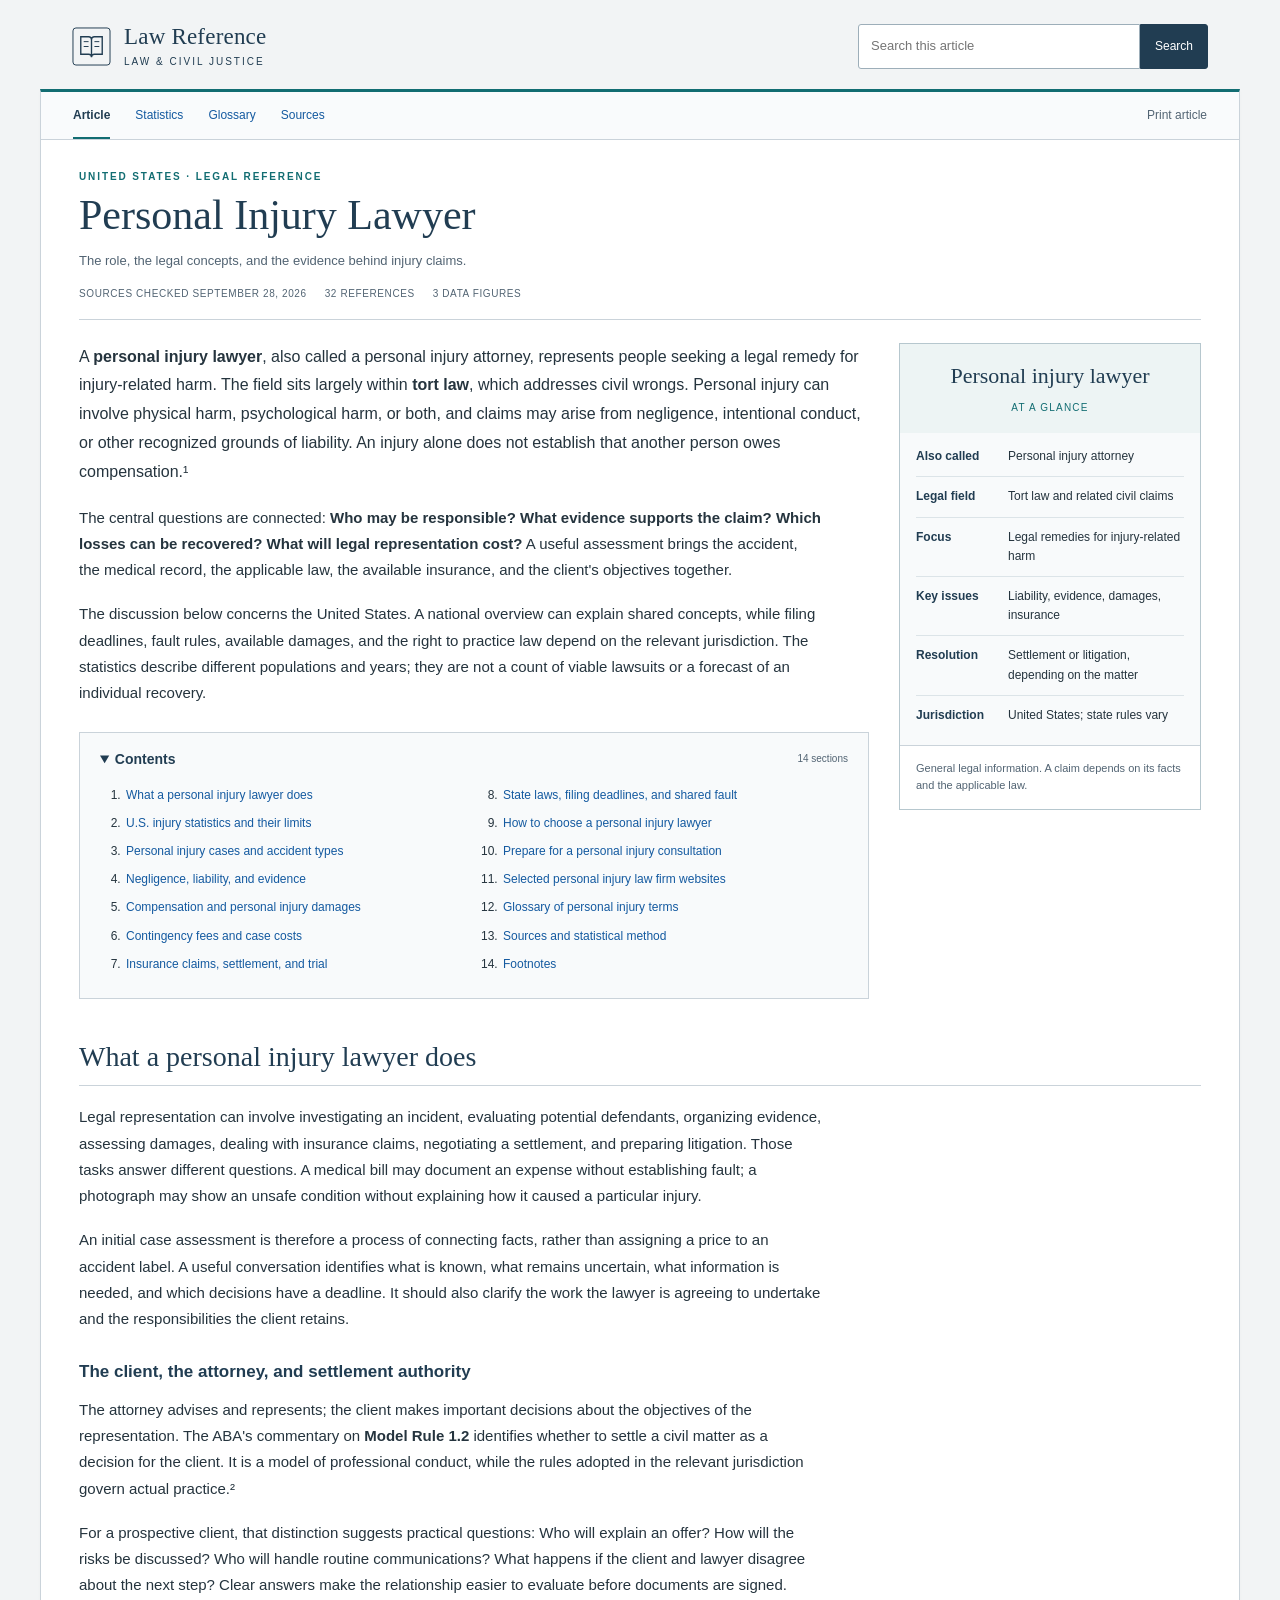
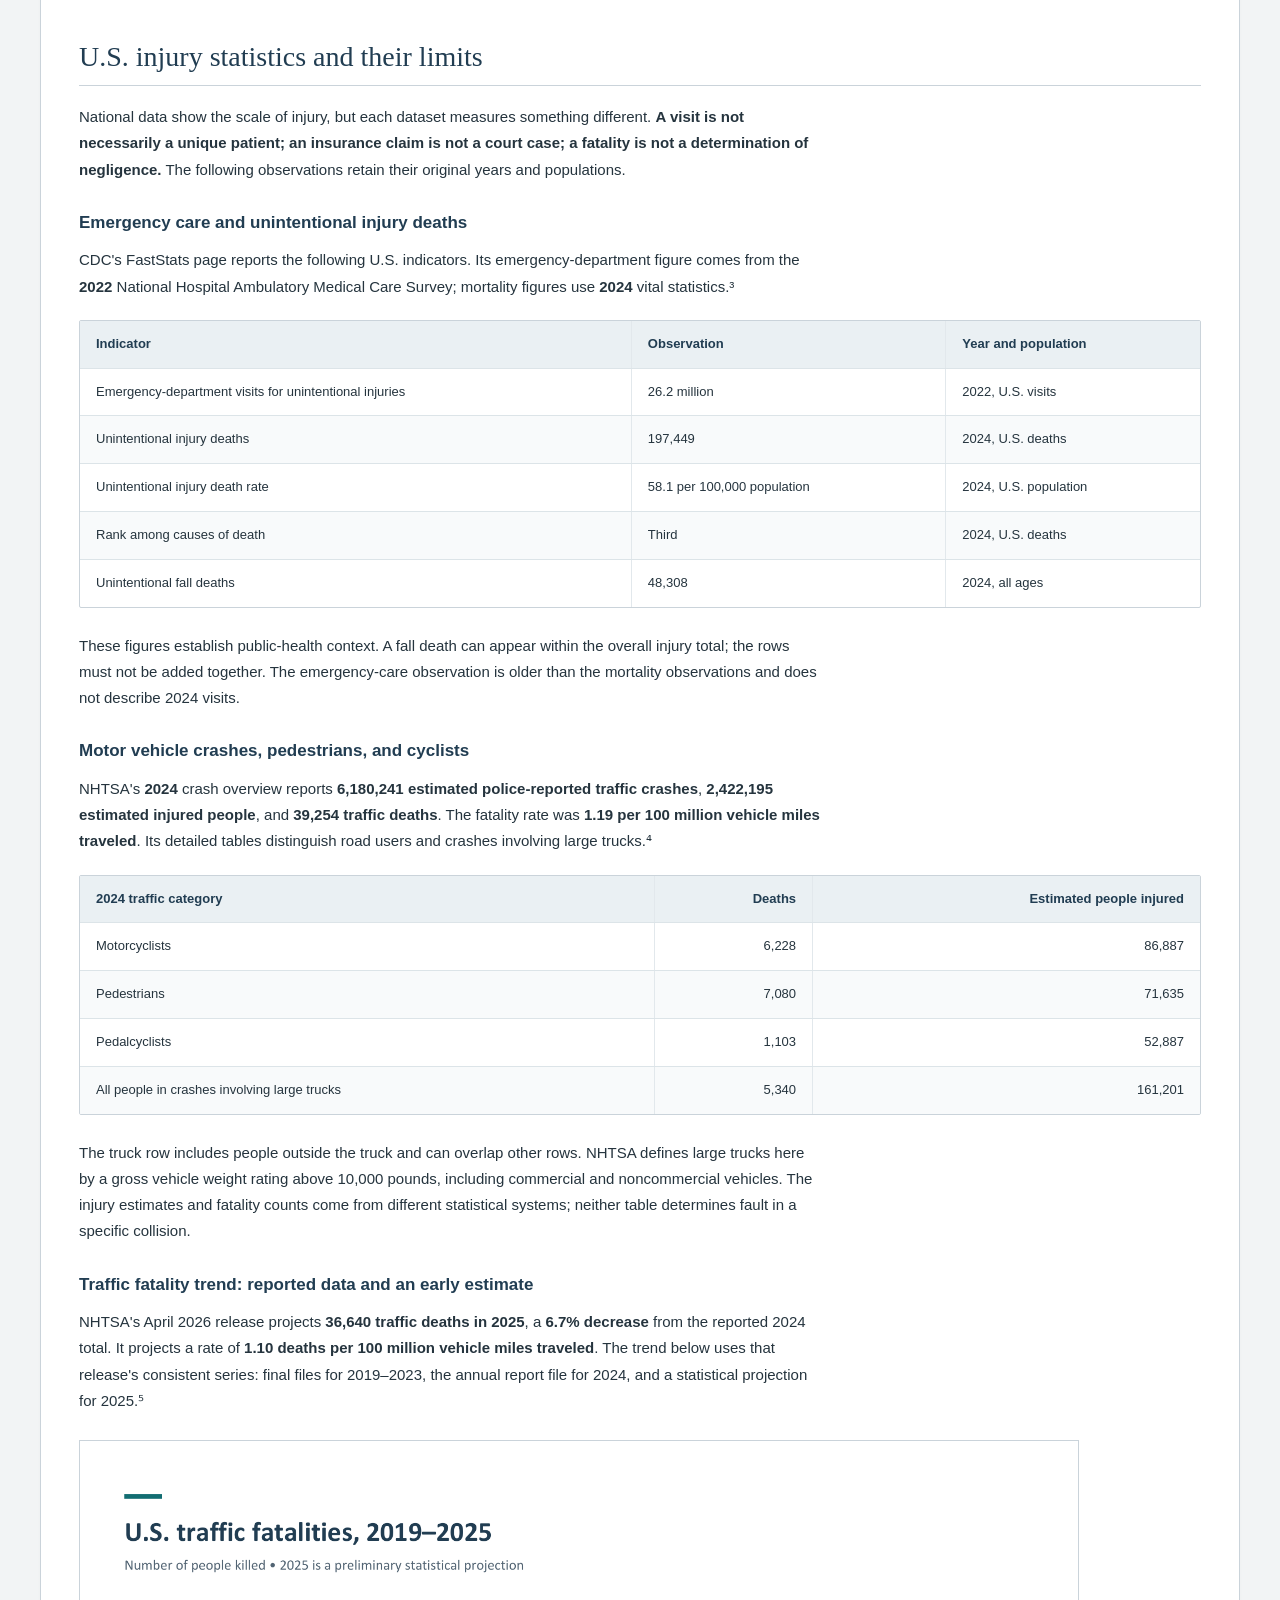
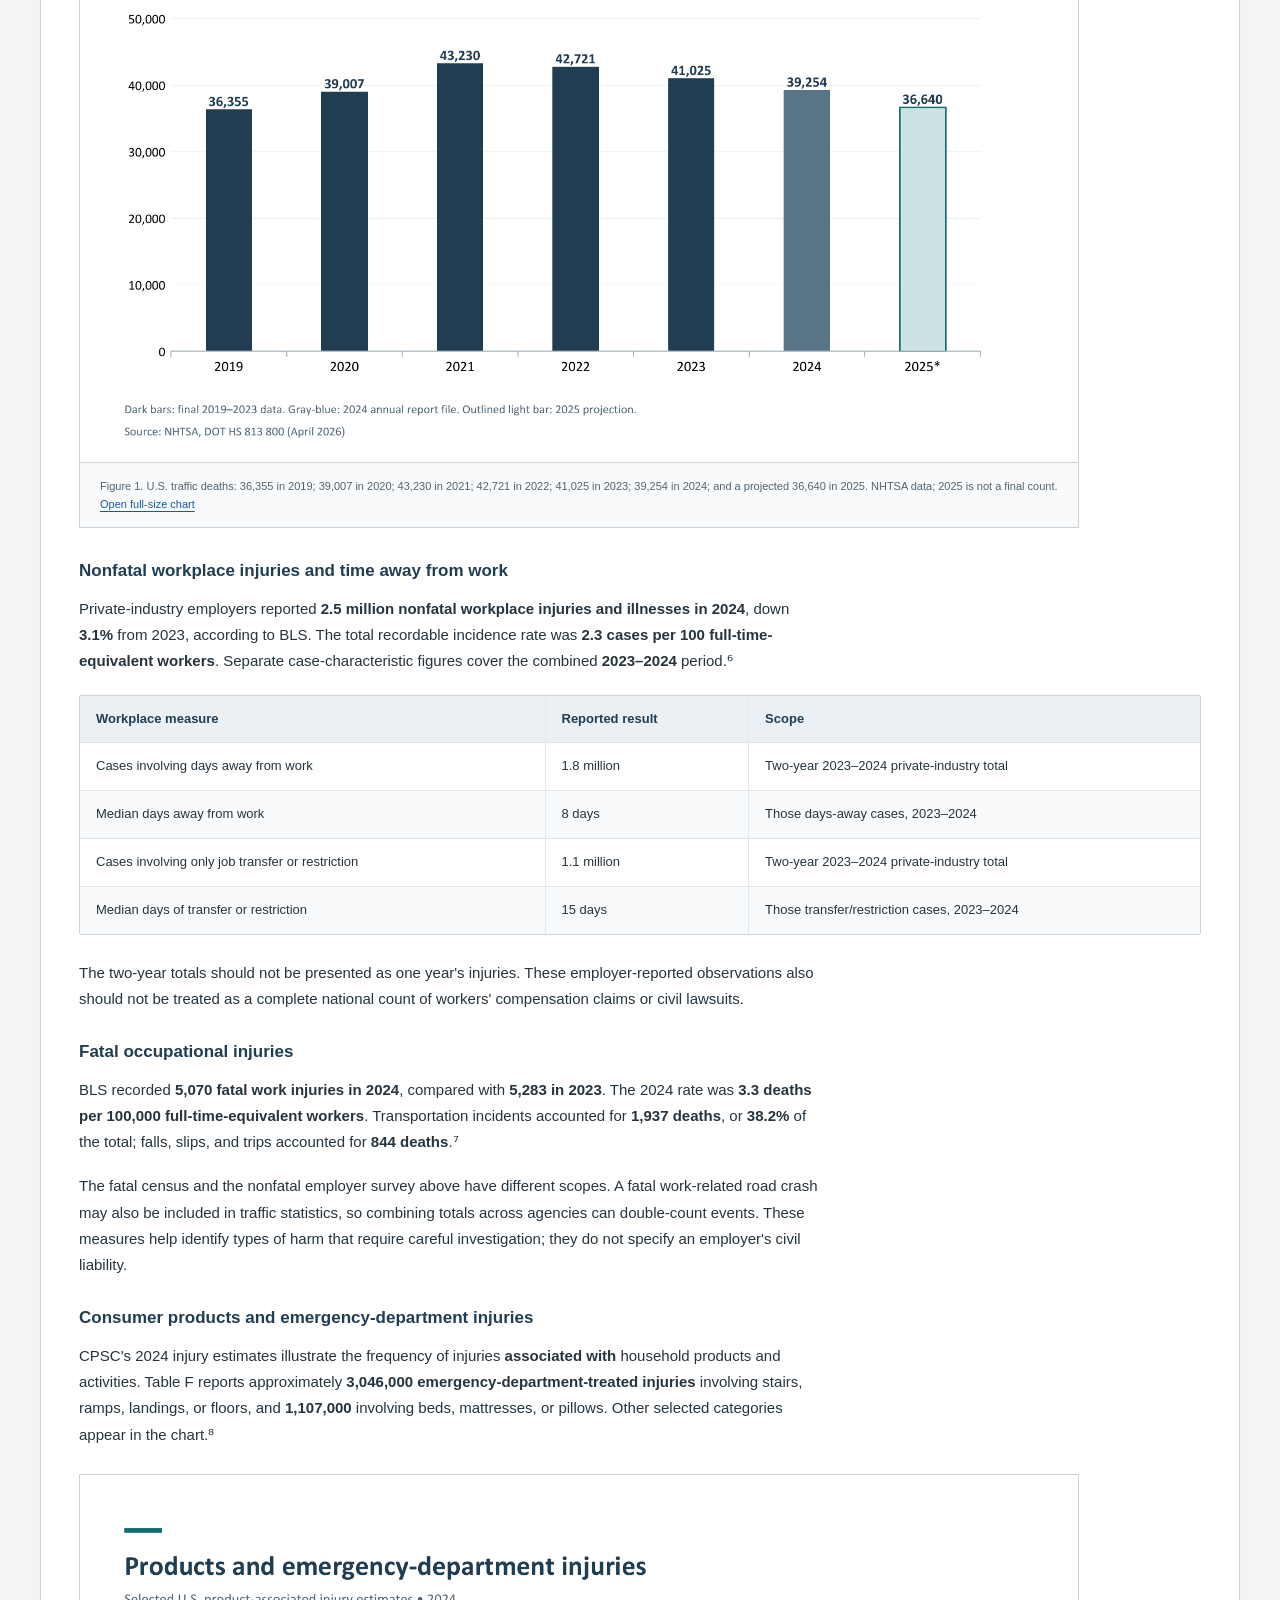
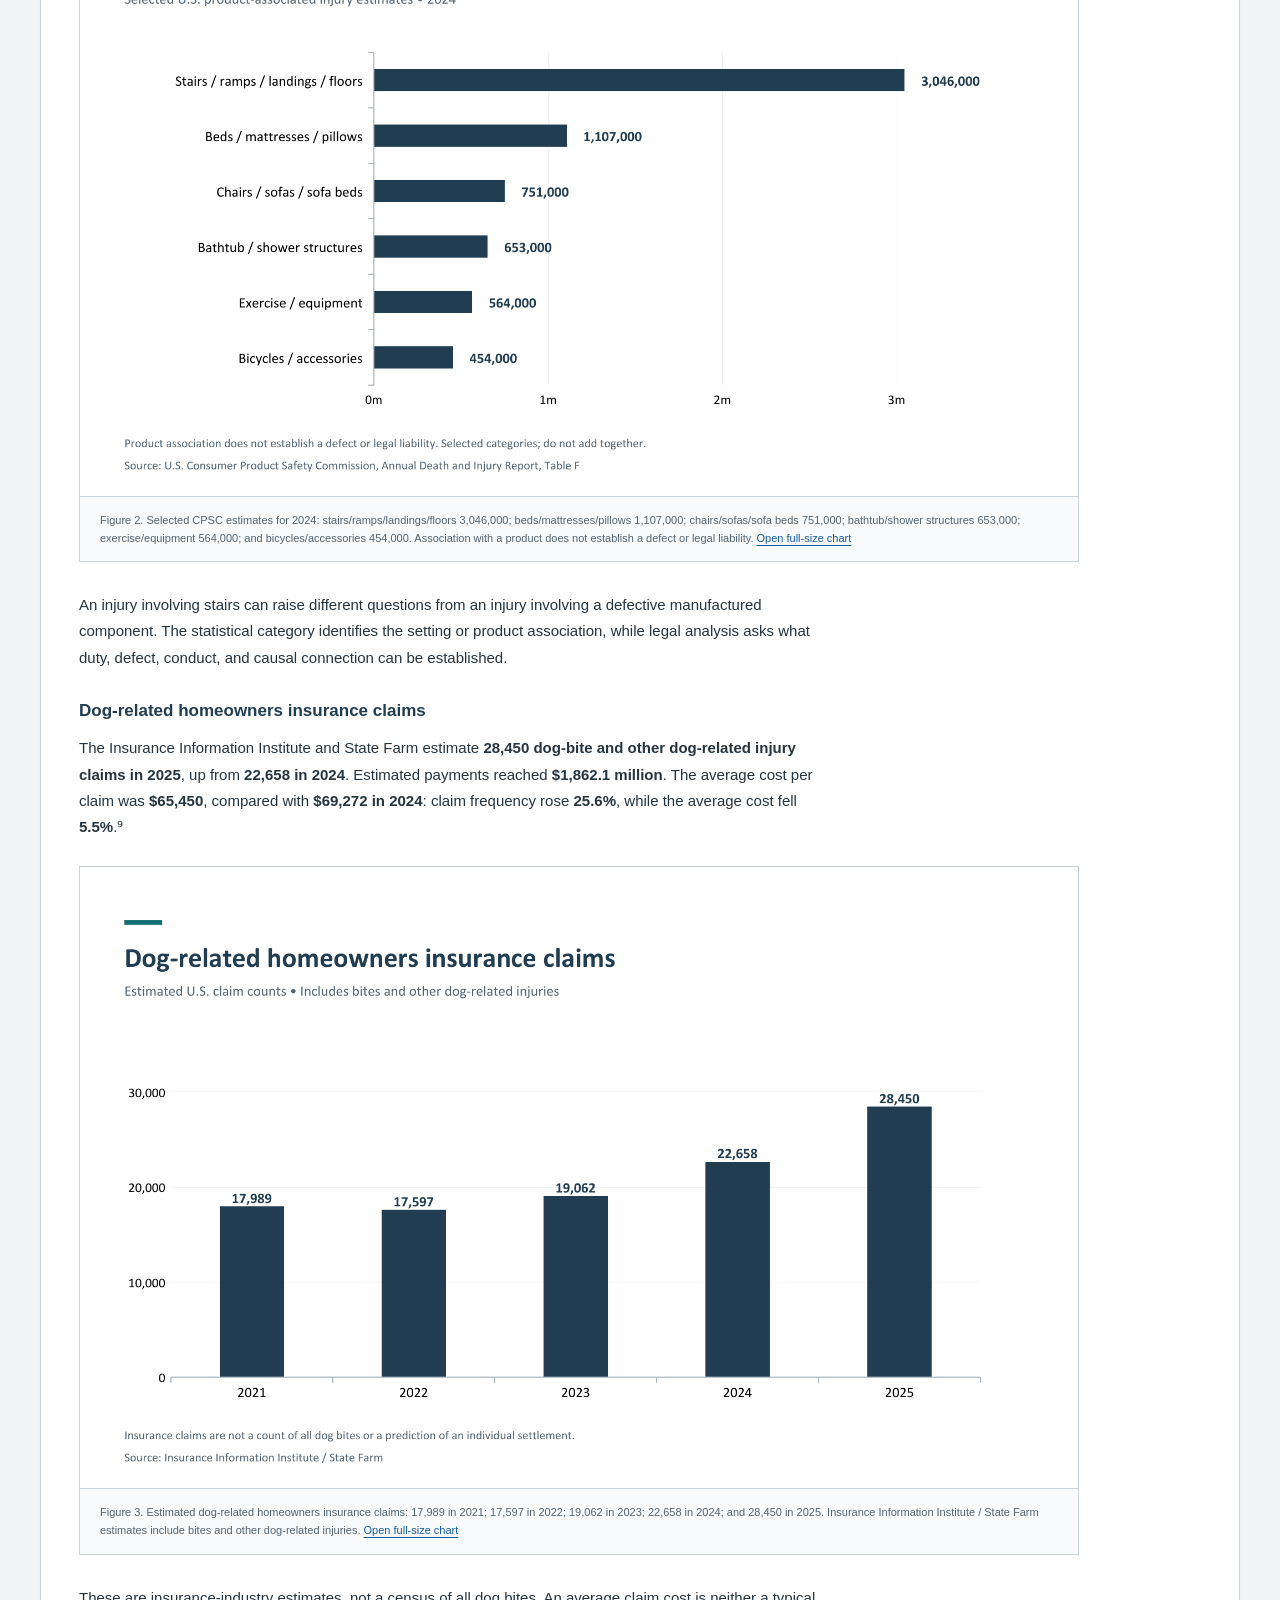
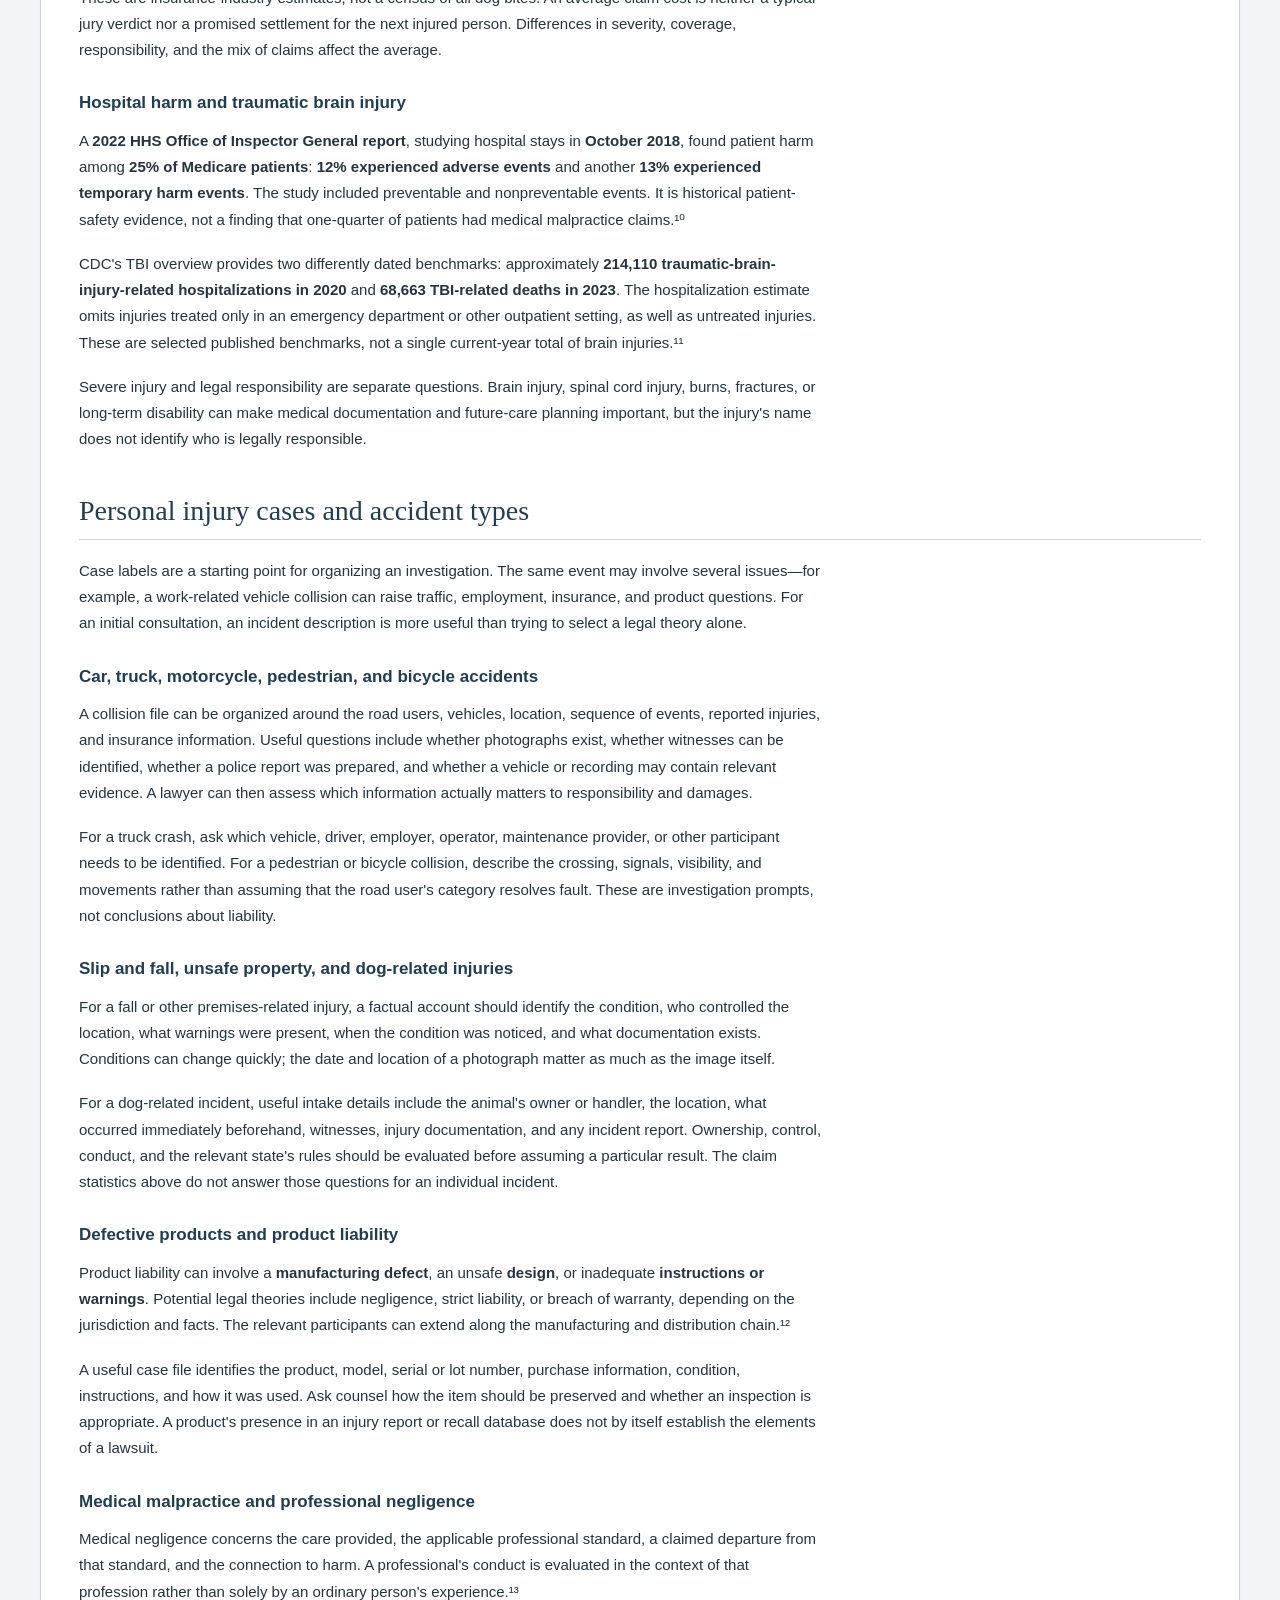
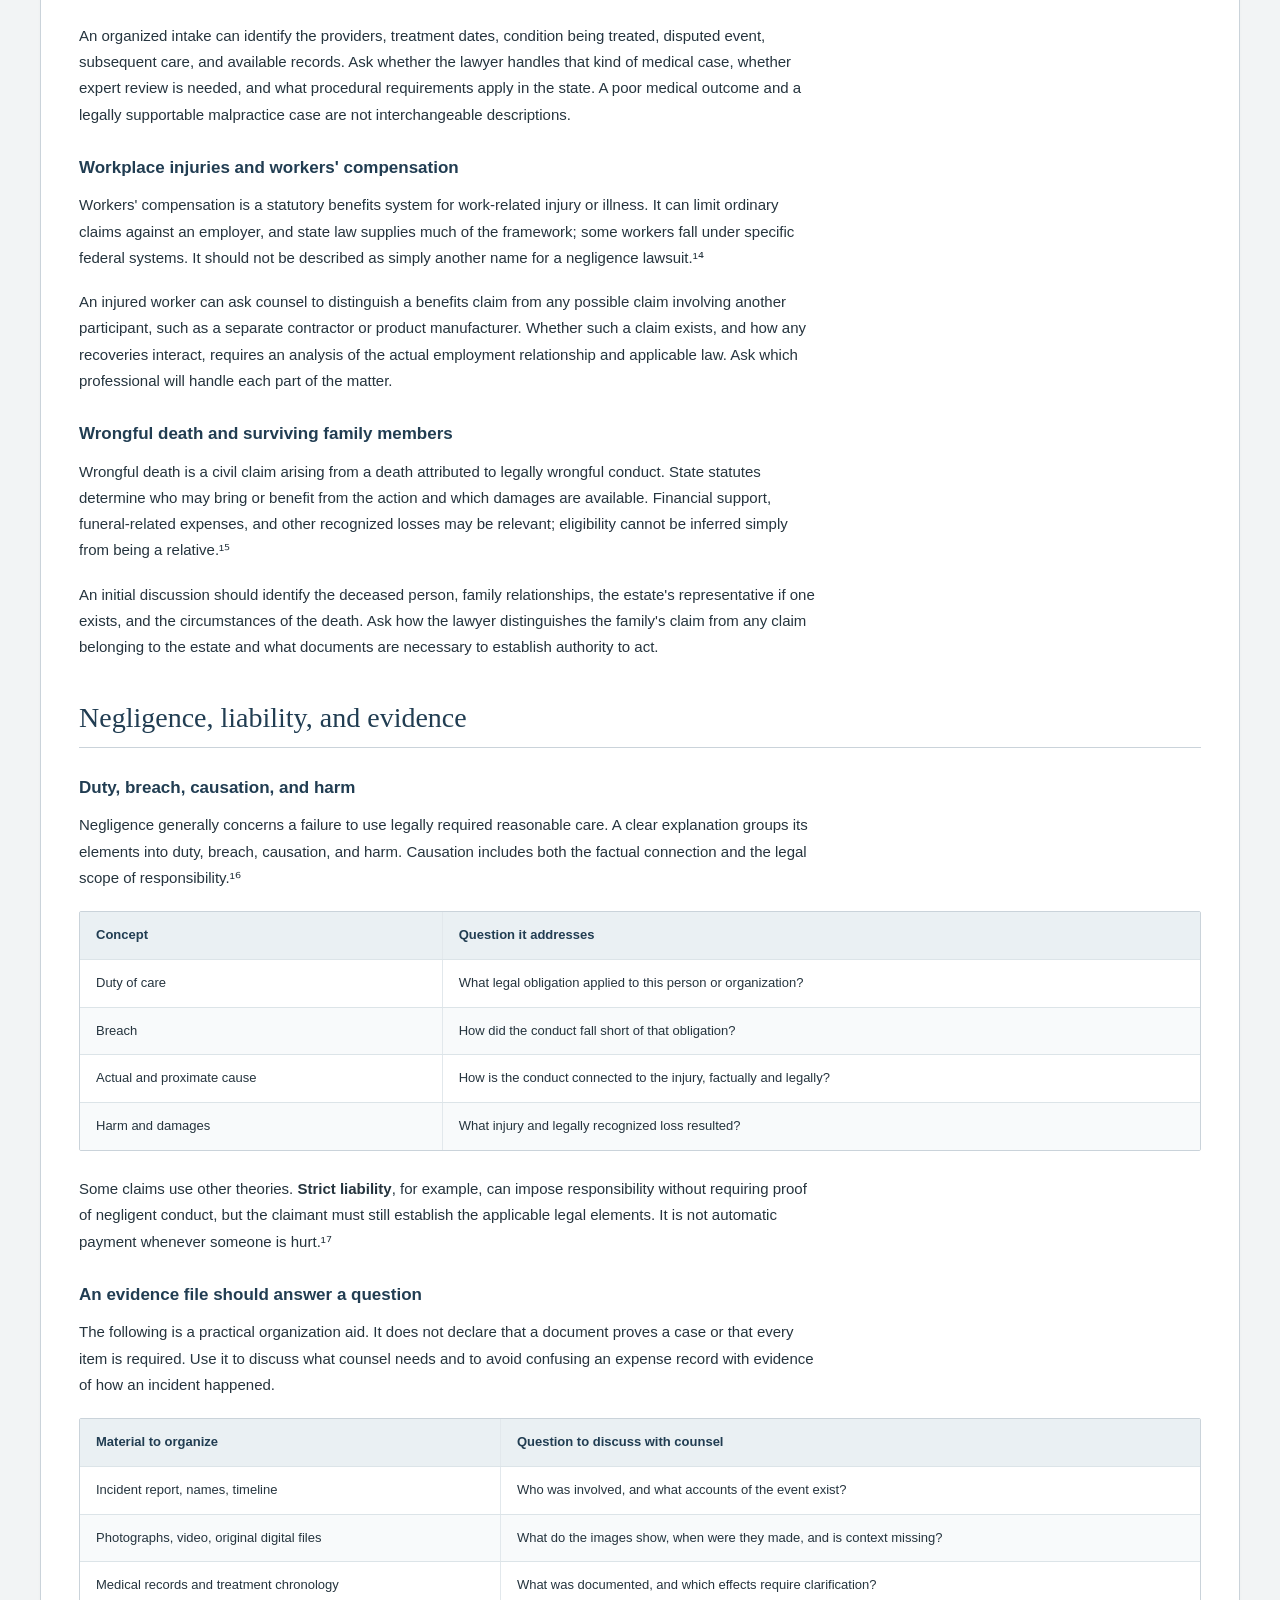
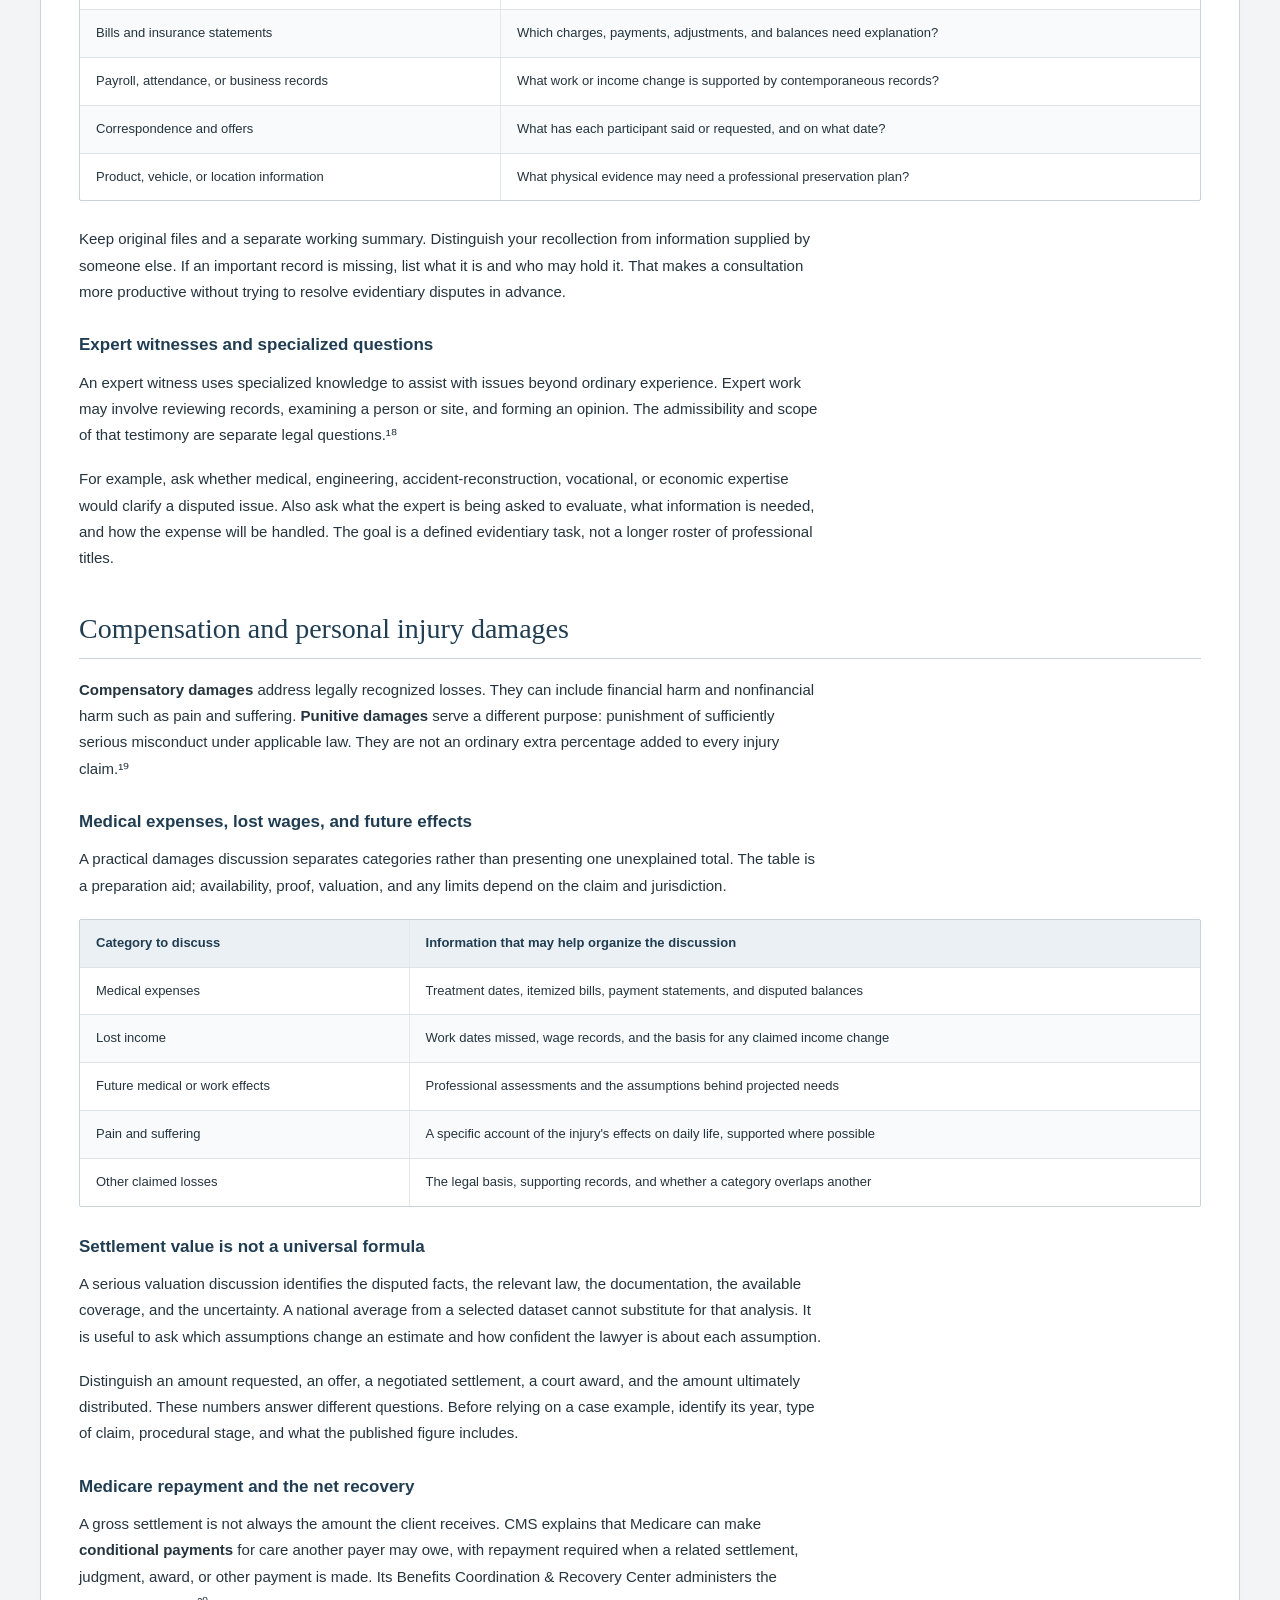
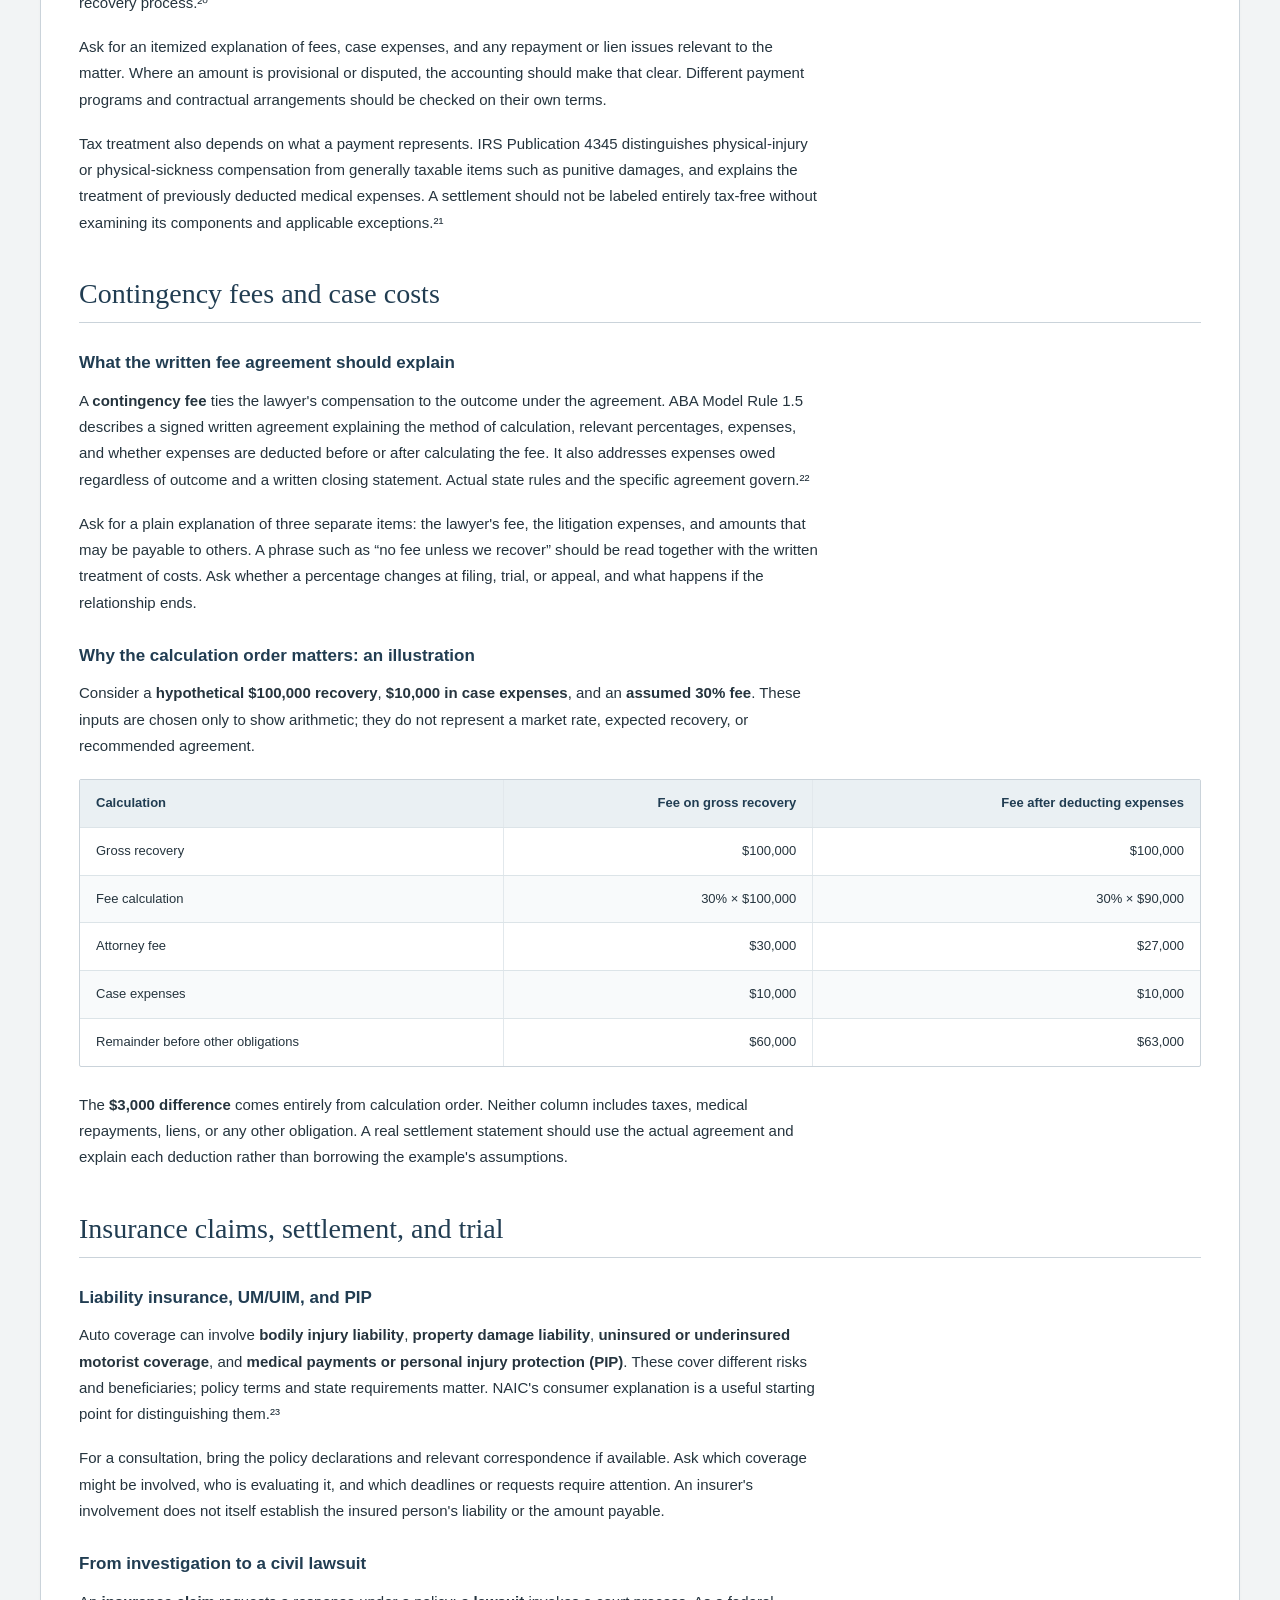
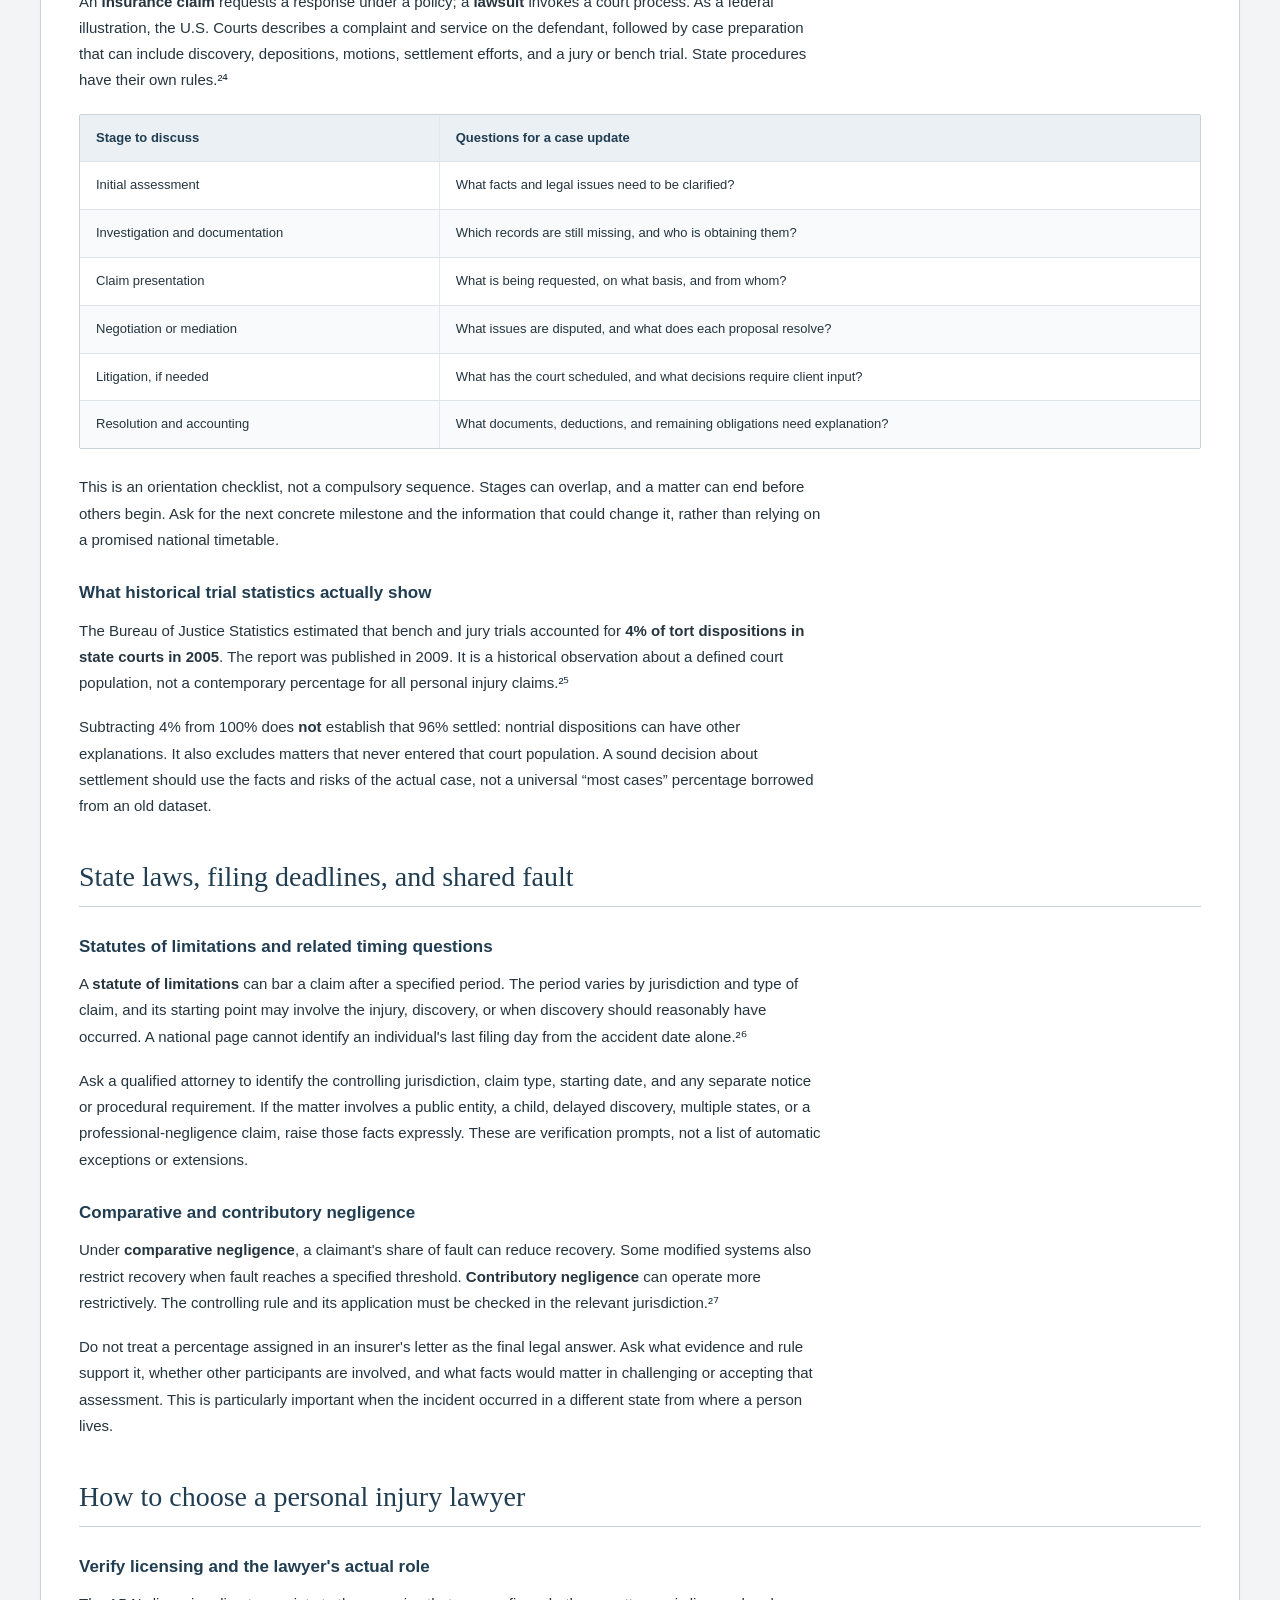
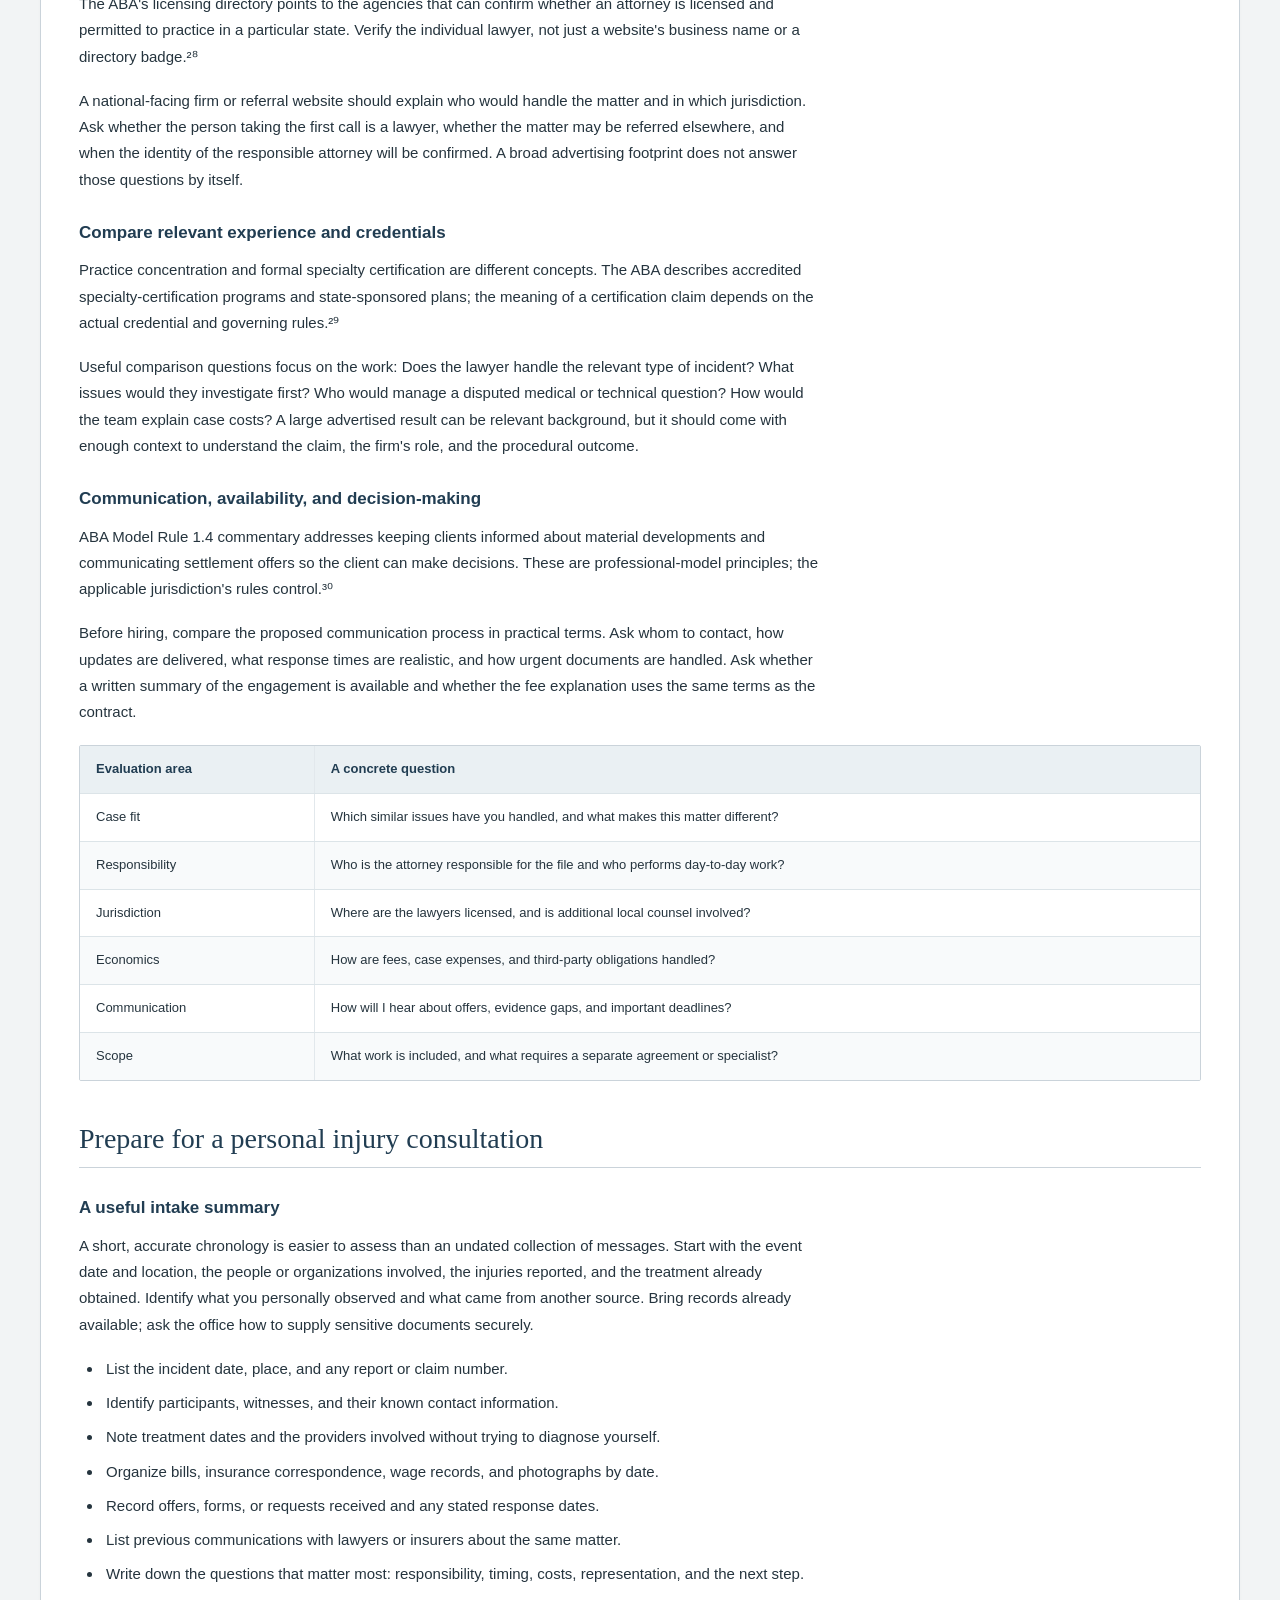
==== index.html @ 8556ea10 "Publish Personal Injury Lawyer Wiki" ====
<!DOCTYPE html>
<html lang="en-US"><head><meta charset="utf-8"><meta name="viewport" content="width=device-width,initial-scale=1"><title>Personal Injury Lawyer: Claims, Negligence, Damages &amp; Fees</title><meta name="description" content="Personal injury lawyer guide to negligence, liability, insurance claims, evidence, damages, settlements, litigation, contingency fees and filing deadlines."><meta name="theme-color" content="#213d52"><meta name="format-detection" content="telephone=no"><link rel="canonical" href="https://personalinjurylawyer.wiki/"><link rel="icon" href="/assets/favicon.svg" type="image/svg+xml"><style>
:root{--ink:#213d52;--text:#25343e;--muted:#526473;--link:#145aa0;--accent:#126d72;--bg:#f2f4f5;--paper:#fff;--soft:#edf4f4;--line:#cad3da;--serif:Georgia,'Times New Roman',serif;--sans:Verdana,Arial,sans-serif;--space:8px}
*{box-sizing:border-box}html{scroll-padding-top:90px}body{margin:0;background:var(--bg);color:var(--text);font:15px/1.75 var(--sans)}a{color:var(--link);text-decoration-thickness:1px;text-underline-offset:3px}a:hover{text-decoration:underline;color:#0c4077}button,input,summary{font:inherit}button,summary{cursor:pointer}a:focus-visible,button:focus-visible,input:focus-visible,summary:focus-visible,[tabindex]:focus-visible{outline:3px solid var(--accent);outline-offset:4px}button{color:var(--ink)}.skip{position:absolute;left:16px;top:-80px;background:white;padding:12px;z-index:100}.skip:focus{top:8px}
.site-header{max-width:1200px;margin:auto;padding:24px 32px 20px;display:flex;align-items:center;justify-content:space-between;gap:30px}.identity{display:flex;gap:13px;align-items:center;color:var(--ink);text-decoration:none}.identity svg{width:39px;height:39px}.wordmark{font-family:var(--serif);font-size:23px;line-height:1.1;letter-spacing:.2px}.wordmark small{display:block;font:10px/1.5 var(--sans);letter-spacing:2px;margin-top:5px;text-transform:uppercase}.search{display:flex;width:350px;position:relative}.search input{width:100%;min-width:0;border:1px solid #9daeb9;border-radius:3px 0 0 3px;background:white;padding:10px 12px;font-size:13px}.search button{border:1px solid var(--ink);border-radius:0 3px 3px 0;background:var(--ink);color:white;font-size:12px;padding:0 14px}.search-panel{position:absolute;z-index:20;top:51px;right:0;width:430px;max-width:calc(100vw - 32px);background:white;border:1px solid var(--line);box-shadow:0 7px 22px #213d5220;padding:16px;font-size:13px}.search-panel[hidden]{display:none}.search-panel p{margin:0 0 12px}.search-panel ul{list-style:none;margin:0;padding:0;max-height:340px;overflow:auto}.search-panel li+li{border-top:1px solid #e7ecef}.search-panel a{display:block;padding:8px 0}.search-panel .close-search{background:none;color:var(--link);border:0;padding:9px 0 0;font-size:12px}
.page{max-width:1200px;margin:0 auto 40px;background:var(--paper);border:1px solid var(--line);border-top:3px solid var(--accent);box-shadow:0 2px 5px #213d5205}.toolbar{display:flex;justify-content:space-between;align-items:center;gap:12px;border-bottom:1px solid var(--line);padding:0 32px;background:#f9fbfc}.toolbar nav{display:flex;gap:25px}.toolbar a{display:block;font-size:12px;padding:13px 0 11px;text-decoration:none;white-space:nowrap}.toolbar a:first-child{color:var(--ink);border-bottom:2px solid var(--accent);font-weight:700}.print{border:0;background:transparent;font-size:12px;padding:12px 0;color:var(--muted)}main{padding:28px 38px 0}.eyebrow{font-size:10px;letter-spacing:1.9px;color:var(--accent);font-weight:bold;text-transform:uppercase;margin-bottom:5px}.article-heading{margin-bottom:23px;border-bottom:1px solid var(--line);padding-bottom:16px}.article-heading h1{font:normal 42px/1.18 var(--serif);color:var(--ink);margin:0 0 10px}.deck{font-size:13px;color:var(--muted);margin:0;max-width:none}.metadata{display:flex;gap:18px;flex-wrap:wrap;color:var(--muted);font-size:10px;margin-top:12px;text-transform:uppercase;letter-spacing:.6px}
p{max-width:89ch;margin:0 0 18px}strong{font-weight:700}article h2{clear:both;margin:40px 0 18px;padding:0 0 10px;border-bottom:1px solid var(--line);font:normal 28px/1.3 var(--serif);color:var(--ink);scroll-margin-top:20px}article h3{font-size:17px;line-height:1.5;margin:27px 0 12px;color:var(--ink);scroll-margin-top:20px}article>p,article>ul{max-width:89ch}article li{padding-left:3px;margin-bottom:8px}article ul{padding-left:24px}.intro p:first-child{font-size:16px;line-height:1.8}.infobox{float:right;width:302px;border:1px solid #b6c7ce;margin:0 0 26px 30px;background:#f8fafb;font-size:12px;line-height:1.6}.infobox h2{font:normal 22px/1.3 var(--serif);text-align:center;margin:0;padding:18px 12px 10px;border:0;background:var(--soft)}.infobox .subhead{text-align:center;color:var(--accent);background:var(--soft);font-size:10px;text-transform:uppercase;letter-spacing:1.2px;padding:0 12px 17px}.infobox dl{margin:0;padding:4px 16px 10px}.infobox dl>div{display:grid;grid-template-columns:82px 1fr;gap:10px;padding:10px 0;border-bottom:1px solid #dce4e8}.infobox dl>div:last-child{border:0}.infobox dt{font-weight:700;color:var(--ink)}.infobox dd{margin:0}.infobox .note{font-size:11px;padding:14px 16px;margin:0;border-top:1px solid var(--line);background:white;color:var(--muted)}.contents{border:1px solid var(--line);background:#f8fafb;width:calc(100% - 332px);margin:26px 0 30px;padding:0 20px 15px;font-size:12px;line-height:1.6}.contents summary{font-size:14px;font-weight:700;color:var(--ink);padding:15px 0 0}.contents summary span{font-size:10px;font-weight:normal;float:right;padding:3px 0 0;color:var(--muted)}.contents ol{margin:15px 0 0;padding-left:24px;columns:2;column-gap:30px}.contents li{padding-left:2px;margin:0 0 9px;break-inside:avoid}.contents a{text-decoration:none}.contents a:hover{text-decoration:underline}
.table-scroll{overflow-x:auto;margin:20px 0 25px;max-width:100%;border:1px solid var(--line);border-radius:2px}.num{text-align:right}table{border-collapse:collapse;width:100%;font-size:13px;line-height:1.6;text-align:left}th{background:#eaf0f3;color:var(--ink);font-weight:700}th,td{padding:13px 16px;vertical-align:top;border-bottom:1px solid #dce4e8}tr:last-child td{border-bottom:0}tbody tr:nth-child(even){background:#f8fafb}th:not(:last-child),td:not(:last-child){border-right:1px solid #e2e8ec}figure{margin:26px 0 30px;max-width:1000px;border:1px solid var(--line);background:white}figure img{display:block;width:100%;height:auto;object-fit:contain}figcaption{border-top:1px solid var(--line);font-size:11px;line-height:1.65;color:var(--muted);padding:14px 20px;background:#f8fafb}.article-footer{margin-top:35px;padding:25px 38px 32px;border-top:3px solid var(--accent);background:#f9fbfc}.article-footer h2{font:normal 28px/1.3 var(--serif);color:var(--ink);margin:0 0 12px}.article-footer p{font-size:12px;color:var(--muted)}.article-footer ol{margin:20px 0 0;padding-left:25px;font-size:12px;line-height:1.55}.article-footer li{padding:0 0 14px 5px;break-inside:avoid}.article-footer li p{margin:0;color:var(--text)}.article-footer code{font:11px/1.6 var(--sans);color:var(--muted);overflow-wrap:anywhere;word-break:break-word}.endbar{max-width:1200px;margin:0 auto 26px;padding:0 32px;display:flex;justify-content:space-between;gap:20px;font-size:11px;color:var(--muted)}.endbar p{margin:0}.sr-only{position:absolute;width:1px;height:1px;padding:0;margin:-1px;overflow:hidden;clip:rect(0,0,0,0);white-space:nowrap;border:0}
@media(min-width:1100px){.article-footer ol{columns:2;column-gap:48px}}
@media(max-width:850px){.site-header{padding:20px 24px}.search{width:300px}.page{border-left:0;border-right:0}.toolbar{padding:0 24px}.toolbar nav{gap:20px}main{padding:26px 26px 0}.article-heading h1{font-size:36px}.infobox{width:260px;margin-left:24px}.contents{width:calc(100% - 284px)}.contents ol{columns:1}.intro p:first-child{font-size:15px}.article-footer{padding:25px 26px}.infobox dl>div{grid-template-columns:72px 1fr}}
@media(max-width:600px){body{font-size:14px;line-height:1.75}.site-header{padding:20px 20px 17px;display:block}.identity{width:max-content}.wordmark{font-size:22px}.search{width:100%;margin-top:18px}.search input{font-size:14px;min-height:44px}.search button{font-size:12px}.search-panel{width:100%;max-width:100%;top:49px}.toolbar{padding:0 20px}.toolbar nav{gap:18px}.toolbar a{font-size:11px;padding:12px 0}.print{display:none}main{padding:24px 20px 0}.article-heading{margin-bottom:22px}.article-heading h1{font-size:34px}.deck{font-size:12px}.metadata{gap:8px 15px;font-size:9px}.infobox{float:none;width:100%;margin:22px 0 25px}.infobox h2{text-align:left;padding:14px 16px 5px;font-size:21px}.infobox .subhead{text-align:left;padding:0 16px 12px}.infobox dl{padding:4px 16px}.infobox dl>div{grid-template-columns:88px 1fr;padding:8px 0}.infobox .note{padding:12px 16px}.contents{width:100%;margin:22px 0;padding:0 16px 15px}.contents ol{columns:1}.contents:not([open]){padding-bottom:15px}article h2{font-size:25px;line-height:1.35;margin-top:34px}article h3{font-size:16px}table{font-size:12px;min-width:510px}th,td{padding:11px 12px}figure{margin:23px -4px}.article-footer{padding:25px 20px}.article-footer ol{padding-left:23px}.article-footer code{font-size:10px}.endbar{padding:0 20px;display:block}.endbar a{display:inline-block;margin-top:10px}}
@media(prefers-reduced-motion:no-preference){html{scroll-behavior:smooth}}
@media print{html{scroll-behavior:auto}body{background:white;font-size:10pt;line-height:1.55}.site-header,.toolbar,.contents,.endbar{display:none}.page{margin:0;border:0;max-width:none;box-shadow:none}main{padding:0}.article-heading h1{font-size:28pt}.infobox{width:240px}article h2{font-size:19pt;break-after:avoid}article h3{break-after:avoid}table{min-width:0;font-size:9pt}.table-scroll{overflow:visible}figure{break-inside:avoid;max-width:680px}.article-footer{padding:20px 0}.article-footer ol{columns:1}a{color:inherit}.article-footer li{break-inside:avoid}}
@media(max-width:600px){article{display:flex;flex-direction:column}article>*{min-width:0}.intro{order:-2}.infobox{order:-1}.table-scroll{width:100%}}
</style><script type="application/ld+json">
{
  "@context": "https://schema.org",
  "@graph": [
    {
      "@type": "Organization",
      "@id": "https://personalinjurylawyer.wiki/#publisher",
      "name": "Law Reference",
      "url": "https://personalinjurylawyer.wiki/"
    },
    {
      "@type": "WebSite",
      "@id": "https://personalinjurylawyer.wiki/#website",
      "url": "https://personalinjurylawyer.wiki/",
      "name": "Personal Injury Lawyer Wiki",
      "alternateName": "Law Reference",
      "description": "An evidence-led United States reference about personal injury lawyers, tort law, claims, damages, insurance, fees, evidence, settlement, and litigation.",
      "inLanguage": "en-US",
      "publisher": {"@id": "https://personalinjurylawyer.wiki/#publisher"}
    },
    {
      "@type": "WebPage",
      "@id": "https://personalinjurylawyer.wiki/#webpage",
      "url": "https://personalinjurylawyer.wiki/",
      "name": "Personal Injury Lawyer: Claims, Negligence, Damages & Fees",
      "description": "Personal injury lawyer guide to negligence, liability, insurance claims, evidence, damages, settlements, litigation, contingency fees and filing deadlines.",
      "isPartOf": {"@id": "https://personalinjurylawyer.wiki/#website"},
      "about": {"@id": "https://personalinjurylawyer.wiki/#personal-injury-lawyer"},
      "mainEntity": {"@id": "https://personalinjurylawyer.wiki/#article"},
      "inLanguage": "en-US",
      "datePublished": "2026-09-28",
      "dateModified": "2026-09-28"
    },
    {
      "@type": "Article",
      "@id": "https://personalinjurylawyer.wiki/#article",
      "url": "https://personalinjurylawyer.wiki/",
      "headline": "Personal Injury Lawyer: Claims, Negligence, Damages & Fees",
      "description": "A sourced national guide to personal injury attorneys, tort claims, negligence, liability, evidence, insurance, compensation, contingency fees, settlements, trials, filing deadlines, and shared fault.",
      "mainEntityOfPage": {"@id": "https://personalinjurylawyer.wiki/#webpage"},
      "isPartOf": {"@id": "https://personalinjurylawyer.wiki/#website"},
      "publisher": {"@id": "https://personalinjurylawyer.wiki/#publisher"},
      "inLanguage": "en-US",
      "datePublished": "2026-09-28",
      "dateModified": "2026-09-28",
      "image": [
        {"@id": "https://personalinjurylawyer.wiki/#traffic-fatalities-chart"},
        {"@id": "https://personalinjurylawyer.wiki/#product-injuries-chart"},
        {"@id": "https://personalinjurylawyer.wiki/#dog-claims-chart"}
      ],
      "about": [
        {"@id": "https://personalinjurylawyer.wiki/#personal-injury-lawyer"},
        {"@id": "https://personalinjurylawyer.wiki/#tort-law"},
        {"@id": "https://personalinjurylawyer.wiki/#negligence"},
        {"@id": "https://personalinjurylawyer.wiki/#liability"},
        {"@id": "https://personalinjurylawyer.wiki/#damages"},
        {"@id": "https://personalinjurylawyer.wiki/#insurance-claim"},
        {"@id": "https://personalinjurylawyer.wiki/#evidence"},
        {"@id": "https://personalinjurylawyer.wiki/#contingency-fee"},
        {"@id": "https://personalinjurylawyer.wiki/#settlement"},
        {"@id": "https://personalinjurylawyer.wiki/#litigation"},
        {"@id": "https://personalinjurylawyer.wiki/#statute-of-limitations"},
        {"@id": "https://personalinjurylawyer.wiki/#shared-fault"}
      ],
      "mentions": [
        {"@id": "https://personalinjurylawyer.wiki/#medical-malpractice"},
        {"@id": "https://personalinjurylawyer.wiki/#product-liability"},
        {"@id": "https://personalinjurylawyer.wiki/#premises-liability"},
        {"@id": "https://personalinjurylawyer.wiki/#wrongful-death"},
        {"@id": "https://personalinjurylawyer.wiki/#workers-compensation"},
        {"@id": "https://personalinjurylawyer.wiki/#expert-witness"},
        {"@id": "https://personalinjurylawyer.wiki/#case-types"},
        {"@id": "https://personalinjurylawyer.wiki/#glossary"}
      ]
    },
    {
      "@type": "DefinedTermSet",
      "@id": "https://personalinjurylawyer.wiki/#glossary",
      "name": "Glossary of personal injury terms",
      "url": "https://personalinjurylawyer.wiki/#glossary-of-personal-injury-terms",
      "hasDefinedTerm": [
        {"@id": "https://personalinjurylawyer.wiki/#personal-injury-lawyer"},
        {"@id": "https://personalinjurylawyer.wiki/#tort-law"},
        {"@id": "https://personalinjurylawyer.wiki/#negligence"},
        {"@id": "https://personalinjurylawyer.wiki/#duty-of-care"},
        {"@id": "https://personalinjurylawyer.wiki/#breach"},
        {"@id": "https://personalinjurylawyer.wiki/#causation"},
        {"@id": "https://personalinjurylawyer.wiki/#liability"},
        {"@id": "https://personalinjurylawyer.wiki/#damages"},
        {"@id": "https://personalinjurylawyer.wiki/#economic-damages"},
        {"@id": "https://personalinjurylawyer.wiki/#non-economic-damages"},
        {"@id": "https://personalinjurylawyer.wiki/#punitive-damages"},
        {"@id": "https://personalinjurylawyer.wiki/#insurance-claim"},
        {"@id": "https://personalinjurylawyer.wiki/#contingency-fee"},
        {"@id": "https://personalinjurylawyer.wiki/#settlement"},
        {"@id": "https://personalinjurylawyer.wiki/#litigation"},
        {"@id": "https://personalinjurylawyer.wiki/#statute-of-limitations"},
        {"@id": "https://personalinjurylawyer.wiki/#comparative-negligence"},
        {"@id": "https://personalinjurylawyer.wiki/#contributory-negligence"},
        {"@id": "https://personalinjurylawyer.wiki/#expert-witness"}
      ]
    },
    {
      "@type": "ItemList",
      "@id": "https://personalinjurylawyer.wiki/#case-types",
      "name": "Personal injury cases and accident types",
      "url": "https://personalinjurylawyer.wiki/#personal-injury-cases-and-accident-types",
      "itemListOrder": "https://schema.org/ItemListUnordered",
      "itemListElement": [
        {"@type": "ListItem", "position": 1, "name": "Motor vehicle accidents"},
        {"@type": "ListItem", "position": 2, "name": "Pedestrian and bicycle accidents"},
        {"@type": "ListItem", "position": 3, "name": "Slip and fall and unsafe-property claims"},
        {"@type": "ListItem", "position": 4, "name": "Dog-related injuries"},
        {"@type": "ListItem", "position": 5, "name": "Product liability"},
        {"@type": "ListItem", "position": 6, "name": "Medical malpractice"},
        {"@type": "ListItem", "position": 7, "name": "Workplace injuries"},
        {"@type": "ListItem", "position": 8, "name": "Wrongful death"}
      ]
    },
    {"@type": "DefinedTerm", "@id": "https://personalinjurylawyer.wiki/#personal-injury-lawyer", "name": "Personal injury lawyer", "alternateName": "Personal injury attorney", "description": "A lawyer who represents people seeking legal remedies for injury-related harm.", "inDefinedTermSet": {"@id": "https://personalinjurylawyer.wiki/#glossary"}},
    {"@type": "DefinedTerm", "@id": "https://personalinjurylawyer.wiki/#tort-law", "name": "Tort law"},
    {"@type": "DefinedTerm", "@id": "https://personalinjurylawyer.wiki/#negligence", "name": "Negligence"},
    {"@type": "DefinedTerm", "@id": "https://personalinjurylawyer.wiki/#duty-of-care", "name": "Duty of care"},
    {"@type": "DefinedTerm", "@id": "https://personalinjurylawyer.wiki/#breach", "name": "Breach of duty"},
    {"@type": "DefinedTerm", "@id": "https://personalinjurylawyer.wiki/#causation", "name": "Causation"},
    {"@type": "DefinedTerm", "@id": "https://personalinjurylawyer.wiki/#liability", "name": "Liability"},
    {"@type": "DefinedTerm", "@id": "https://personalinjurylawyer.wiki/#damages", "name": "Compensatory damages"},
    {"@type": "DefinedTerm", "@id": "https://personalinjurylawyer.wiki/#economic-damages", "name": "Economic damages"},
    {"@type": "DefinedTerm", "@id": "https://personalinjurylawyer.wiki/#non-economic-damages", "name": "Non-economic damages"},
    {"@type": "DefinedTerm", "@id": "https://personalinjurylawyer.wiki/#punitive-damages", "name": "Punitive damages"},
    {"@type": "DefinedTerm", "@id": "https://personalinjurylawyer.wiki/#insurance-claim", "name": "Insurance claim"},
    {"@type": "DefinedTerm", "@id": "https://personalinjurylawyer.wiki/#evidence", "name": "Evidence"},
    {"@type": "DefinedTerm", "@id": "https://personalinjurylawyer.wiki/#contingency-fee", "name": "Contingency fee"},
    {"@type": "DefinedTerm", "@id": "https://personalinjurylawyer.wiki/#settlement", "name": "Settlement"},
    {"@type": "DefinedTerm", "@id": "https://personalinjurylawyer.wiki/#litigation", "name": "Litigation"},
    {"@type": "DefinedTerm", "@id": "https://personalinjurylawyer.wiki/#statute-of-limitations", "name": "Statute of limitations"},
    {"@type": "DefinedTerm", "@id": "https://personalinjurylawyer.wiki/#shared-fault", "name": "Shared fault"},
    {"@type": "DefinedTerm", "@id": "https://personalinjurylawyer.wiki/#comparative-negligence", "name": "Comparative negligence"},
    {"@type": "DefinedTerm", "@id": "https://personalinjurylawyer.wiki/#contributory-negligence", "name": "Contributory negligence"},
    {"@type": "DefinedTerm", "@id": "https://personalinjurylawyer.wiki/#expert-witness", "name": "Expert witness"},
    {"@type": "DefinedTerm", "@id": "https://personalinjurylawyer.wiki/#medical-malpractice", "name": "Medical malpractice"},
    {"@type": "DefinedTerm", "@id": "https://personalinjurylawyer.wiki/#product-liability", "name": "Product liability"},
    {"@type": "DefinedTerm", "@id": "https://personalinjurylawyer.wiki/#premises-liability", "name": "Premises liability"},
    {"@type": "DefinedTerm", "@id": "https://personalinjurylawyer.wiki/#wrongful-death", "name": "Wrongful death"},
    {"@type": "DefinedTerm", "@id": "https://personalinjurylawyer.wiki/#workers-compensation", "name": "Workers' compensation"},
    {"@type": "ImageObject", "@id": "https://personalinjurylawyer.wiki/#traffic-fatalities-chart", "contentUrl": "https://personalinjurylawyer.wiki/charts/traffic-fatalities.png", "caption": "U.S. traffic fatalities from 2019 through 2025; 2025 is a preliminary projection.", "width": 1800, "height": 1120},
    {"@type": "ImageObject", "@id": "https://personalinjurylawyer.wiki/#product-injuries-chart", "contentUrl": "https://personalinjurylawyer.wiki/charts/product-associated-injuries.png", "caption": "Selected 2024 U.S. product-associated emergency-department injury estimates.", "width": 1800, "height": 1120},
    {"@type": "ImageObject", "@id": "https://personalinjurylawyer.wiki/#dog-claims-chart", "contentUrl": "https://personalinjurylawyer.wiki/charts/dog-related-claims.png", "caption": "Estimated U.S. homeowners insurance dog-related injury claims from 2021 through 2025.", "width": 1800, "height": 1120}
  ]
}
</script><script src="/assets/wiki.js" defer></script></head>
<body id="top"><a class="skip" href="#article">Skip to article</a><header class="site-header"><a class="identity" href="#top" aria-label="Law Reference, back to top"><svg viewBox="0 0 40 40" fill="none" aria-hidden="true"><rect x="1" y="1" width="38" height="38" rx="3" stroke="currentColor"/><path d="M9 10h8c2 0 3 1 3 3v18c0-2-1-3-3-3H9V10Zm22 0h-8c-2 0-3 1-3 3v18c0-2 1-3 3-3h8V10Z" stroke="currentColor" stroke-width="1.4"/><path d="M12 15h5m-5 5h5m6-5h5m-5 5h5" stroke="currentColor"/></svg><span class="wordmark">Law Reference<small>Law &amp; civil justice</small></span></a><form class="search" role="search"><label class="sr-only" for="wiki-search">Search this article</label><input id="wiki-search" type="search" placeholder="Search this article" autocomplete="off" aria-controls="search-results"><button type="submit">Search</button><div class="search-panel" id="search-results" hidden><p role="status" aria-live="polite"></p><ul></ul><button type="button" class="close-search">Close results</button></div></form></header>
<div class="page"><div class="toolbar"><nav aria-label="Page navigation"><a href="#article">Article</a><a href="#u-s-injury-statistics-and-their-limits">Statistics</a><a href="#glossary-of-personal-injury-terms">Glossary</a><a href="#footnotes">Sources</a></nav><button class="print" type="button">Print article</button></div><main id="article"><div class="article-heading"><div class="eyebrow">United States · Legal reference</div><h1>Personal Injury Lawyer</h1><p class="deck">The role, the legal concepts, and the evidence behind injury claims.</p><div class="metadata"><span>Sources checked September 28, 2026</span><span>32 references</span><span>3 data figures</span></div></div><article aria-label="Personal injury lawyer topic article"><aside class="infobox" aria-label="Personal injury law at a glance"><h2>Personal injury lawyer</h2><div class="subhead">At a glance</div><dl><div><dt>Also called</dt><dd>Personal injury attorney</dd></div><div><dt>Legal field</dt><dd>Tort law and related civil claims</dd></div><div><dt>Focus</dt><dd>Legal remedies for injury-related harm</dd></div><div><dt>Key issues</dt><dd>Liability, evidence, damages, insurance</dd></div><div><dt>Resolution</dt><dd>Settlement or litigation, depending on the matter</dd></div><div><dt>Jurisdiction</dt><dd>United States; state rules vary</dd></div></dl><p class="note">General legal information. A claim depends on its facts and the applicable law.</p></aside><div class="intro"><p>A <strong>personal injury lawyer</strong>, also called a personal injury attorney, represents people seeking a legal remedy for injury-related harm. The field sits largely within <strong>tort law</strong>, which addresses civil wrongs. Personal injury can involve physical harm, psychological harm, or both, and claims may arise from negligence, intentional conduct, or other recognized grounds of liability. An injury alone does not establish that another person owes compensation.¹</p>
<p>The central questions are connected: <strong>Who may be responsible? What evidence supports the claim? Which losses can be recovered? What will legal representation cost?</strong> A useful assessment brings the accident, the medical record, the applicable law, the available insurance, and the client&#39;s objectives together.</p>
<p>The discussion below concerns the United States. A national overview can explain shared concepts, while filing deadlines, fault rules, available damages, and the right to practice law depend on the relevant jurisdiction. The statistics describe different populations and years; they are not a count of viable lawsuits or a forecast of an individual recovery.</p>
</div><details class="contents" open><summary>Contents <span>14 sections</span></summary><ol><li><a href="#what-a-personal-injury-lawyer-does">What a personal injury lawyer does</a></li><li><a href="#u-s-injury-statistics-and-their-limits">U.S. injury statistics and their limits</a></li><li><a href="#personal-injury-cases-and-accident-types">Personal injury cases and accident types</a></li><li><a href="#negligence-liability-and-evidence">Negligence, liability, and evidence</a></li><li><a href="#compensation-and-personal-injury-damages">Compensation and personal injury damages</a></li><li><a href="#contingency-fees-and-case-costs">Contingency fees and case costs</a></li><li><a href="#insurance-claims-settlement-and-trial">Insurance claims, settlement, and trial</a></li><li><a href="#state-laws-filing-deadlines-and-shared-fault">State laws, filing deadlines, and shared fault</a></li><li><a href="#how-to-choose-a-personal-injury-lawyer">How to choose a personal injury lawyer</a></li><li><a href="#prepare-for-a-personal-injury-consultation">Prepare for a personal injury consultation</a></li><li><a href="#selected-personal-injury-law-firm-websites">Selected personal injury law firm websites</a></li><li><a href="#glossary-of-personal-injury-terms">Glossary of personal injury terms</a></li><li><a href="#sources-and-statistical-method">Sources and statistical method</a></li><li><a href="#footnotes">Footnotes</a></li></ol></details><h2 id="what-a-personal-injury-lawyer-does">What a personal injury lawyer does</h2>
<p>Legal representation can involve investigating an incident, evaluating potential defendants, organizing evidence, assessing damages, dealing with insurance claims, negotiating a settlement, and preparing litigation. Those tasks answer different questions. A medical bill may document an expense without establishing fault; a photograph may show an unsafe condition without explaining how it caused a particular injury.</p>
<p>An initial case assessment is therefore a process of connecting facts, rather than assigning a price to an accident label. A useful conversation identifies what is known, what remains uncertain, what information is needed, and which decisions have a deadline. It should also clarify the work the lawyer is agreeing to undertake and the responsibilities the client retains.</p>
<h3 id="the-client-the-attorney-and-settlement-authority">The client, the attorney, and settlement authority</h3>
<p>The attorney advises and represents; the client makes important decisions about the objectives of the representation. The ABA&#39;s commentary on <strong>Model Rule 1.2</strong> identifies whether to settle a civil matter as a decision for the client. It is a model of professional conduct, while the rules adopted in the relevant jurisdiction govern actual practice.²</p>
<p>For a prospective client, that distinction suggests practical questions: Who will explain an offer? How will the risks be discussed? Who will handle routine communications? What happens if the client and lawyer disagree about the next step? Clear answers make the relationship easier to evaluate before documents are signed.</p>
<h2 id="u-s-injury-statistics-and-their-limits">U.S. injury statistics and their limits</h2>
<p>National data show the scale of injury, but each dataset measures something different. <strong>A visit is not necessarily a unique patient; an insurance claim is not a court case; a fatality is not a determination of negligence.</strong> The following observations retain their original years and populations.</p>
<h3 id="emergency-care-and-unintentional-injury-deaths">Emergency care and unintentional injury deaths</h3>
<p>CDC&#39;s FastStats page reports the following U.S. indicators. Its emergency-department figure comes from the <strong>2022</strong> National Hospital Ambulatory Medical Care Survey; mortality figures use <strong>2024</strong> vital statistics.³</p>
<div class="table-scroll" tabindex="0"><table>
<thead>
<tr>
<th scope="col">Indicator</th>
<th scope="col">Observation</th>
<th scope="col">Year and population</th>
</tr>
</thead>
<tbody><tr>
<td>Emergency-department visits for unintentional injuries</td>
<td>26.2 million</td>
<td>2022, U.S. visits</td>
</tr>
<tr>
<td>Unintentional injury deaths</td>
<td>197,449</td>
<td>2024, U.S. deaths</td>
</tr>
<tr>
<td>Unintentional injury death rate</td>
<td>58.1 per 100,000 population</td>
<td>2024, U.S. population</td>
</tr>
<tr>
<td>Rank among causes of death</td>
<td>Third</td>
<td>2024, U.S. deaths</td>
</tr>
<tr>
<td>Unintentional fall deaths</td>
<td>48,308</td>
<td>2024, all ages</td>
</tr>
</tbody></table></div>
<p>These figures establish public-health context. A fall death can appear within the overall injury total; the rows must not be added together. The emergency-care observation is older than the mortality observations and does not describe 2024 visits.</p>
<h3 id="motor-vehicle-crashes-pedestrians-and-cyclists">Motor vehicle crashes, pedestrians, and cyclists</h3>
<p>NHTSA&#39;s <strong>2024</strong> crash overview reports <strong>6,180,241 estimated police-reported traffic crashes</strong>, <strong>2,422,195 estimated injured people</strong>, and <strong>39,254 traffic deaths</strong>. The fatality rate was <strong>1.19 per 100 million vehicle miles traveled</strong>. Its detailed tables distinguish road users and crashes involving large trucks.⁴</p>
<div class="table-scroll" tabindex="0"><table>
<thead>
<tr>
<th scope="col">2024 traffic category</th>
<th scope="col" class="num">Deaths</th>
<th scope="col" class="num">Estimated people injured</th>
</tr>
</thead>
<tbody><tr>
<td>Motorcyclists</td>
<td class="num">6,228</td>
<td class="num">86,887</td>
</tr>
<tr>
<td>Pedestrians</td>
<td class="num">7,080</td>
<td class="num">71,635</td>
</tr>
<tr>
<td>Pedalcyclists</td>
<td class="num">1,103</td>
<td class="num">52,887</td>
</tr>
<tr>
<td>All people in crashes involving large trucks</td>
<td class="num">5,340</td>
<td class="num">161,201</td>
</tr>
</tbody></table></div>
<p>The truck row includes people outside the truck and can overlap other rows. NHTSA defines large trucks here by a gross vehicle weight rating above 10,000 pounds, including commercial and noncommercial vehicles. The injury estimates and fatality counts come from different statistical systems; neither table determines fault in a specific collision.</p>
<h3 id="traffic-fatality-trend-reported-data-and-an-early-estimate">Traffic fatality trend: reported data and an early estimate</h3>
<p>NHTSA&#39;s April 2026 release projects <strong>36,640 traffic deaths in 2025</strong>, a <strong>6.7% decrease</strong> from the reported 2024 total. It projects a rate of <strong>1.10 deaths per 100 million vehicle miles traveled</strong>. The trend below uses that release&#39;s consistent series: final files for 2019–2023, the annual report file for 2024, and a statistical projection for 2025.⁵</p>
<figure><img src="/charts/traffic-fatalities.png" alt="U.S. traffic fatalities from 2019 through 2025, with 2025 clearly marked as a preliminary statistical projection." width="1800" height="1120" loading="lazy" decoding="async"><figcaption>Figure 1. U.S. traffic deaths: 36,355 in 2019; 39,007 in 2020; 43,230 in 2021; 42,721 in 2022; 41,025 in 2023; 39,254 in 2024; and a projected 36,640 in 2025. NHTSA data; 2025 is not a final count. <a href="/charts/traffic-fatalities.png" target="_blank" rel="noopener">Open full-size chart</a></figcaption></figure>
<h3 id="nonfatal-workplace-injuries-and-time-away-from-work">Nonfatal workplace injuries and time away from work</h3>
<p>Private-industry employers reported <strong>2.5 million nonfatal workplace injuries and illnesses in 2024</strong>, down <strong>3.1%</strong> from 2023, according to BLS. The total recordable incidence rate was <strong>2.3 cases per 100 full-time-equivalent workers</strong>. Separate case-characteristic figures cover the combined <strong>2023–2024</strong> period.⁶</p>
<div class="table-scroll" tabindex="0"><table>
<thead>
<tr>
<th scope="col">Workplace measure</th>
<th scope="col">Reported result</th>
<th scope="col">Scope</th>
</tr>
</thead>
<tbody><tr>
<td>Cases involving days away from work</td>
<td>1.8 million</td>
<td>Two-year 2023–2024 private-industry total</td>
</tr>
<tr>
<td>Median days away from work</td>
<td>8 days</td>
<td>Those days-away cases, 2023–2024</td>
</tr>
<tr>
<td>Cases involving only job transfer or restriction</td>
<td>1.1 million</td>
<td>Two-year 2023–2024 private-industry total</td>
</tr>
<tr>
<td>Median days of transfer or restriction</td>
<td>15 days</td>
<td>Those transfer/restriction cases, 2023–2024</td>
</tr>
</tbody></table></div>
<p>The two-year totals should not be presented as one year&#39;s injuries. These employer-reported observations also should not be treated as a complete national count of workers&#39; compensation claims or civil lawsuits.</p>
<h3 id="fatal-occupational-injuries">Fatal occupational injuries</h3>
<p>BLS recorded <strong>5,070 fatal work injuries in 2024</strong>, compared with <strong>5,283 in 2023</strong>. The 2024 rate was <strong>3.3 deaths per 100,000 full-time-equivalent workers</strong>. Transportation incidents accounted for <strong>1,937 deaths</strong>, or <strong>38.2%</strong> of the total; falls, slips, and trips accounted for <strong>844 deaths</strong>.⁷</p>
<p>The fatal census and the nonfatal employer survey above have different scopes. A fatal work-related road crash may also be included in traffic statistics, so combining totals across agencies can double-count events. These measures help identify types of harm that require careful investigation; they do not specify an employer&#39;s civil liability.</p>
<h3 id="consumer-products-and-emergency-department-injuries">Consumer products and emergency-department injuries</h3>
<p>CPSC&#39;s 2024 injury estimates illustrate the frequency of injuries <strong>associated with</strong> household products and activities. Table F reports approximately <strong>3,046,000 emergency-department-treated injuries</strong> involving stairs, ramps, landings, or floors, and <strong>1,107,000</strong> involving beds, mattresses, or pillows. Other selected categories appear in the chart.⁸</p>
<figure><img src="/charts/product-associated-injuries.png" alt="Selected 2024 U.S. product-associated emergency-department injury estimates, led by stairs, ramps, landings and floors at 3,046,000." width="1800" height="1120" loading="lazy" decoding="async"><figcaption>Figure 2. Selected CPSC estimates for 2024: stairs/ramps/landings/floors 3,046,000; beds/mattresses/pillows 1,107,000; chairs/sofas/sofa beds 751,000; bathtub/shower structures 653,000; exercise/equipment 564,000; and bicycles/accessories 454,000. Association with a product does not establish a defect or legal liability. <a href="/charts/product-associated-injuries.png" target="_blank" rel="noopener">Open full-size chart</a></figcaption></figure>
<p>An injury involving stairs can raise different questions from an injury involving a defective manufactured component. The statistical category identifies the setting or product association, while legal analysis asks what duty, defect, conduct, and causal connection can be established.</p>
<h3 id="dog-related-homeowners-insurance-claims">Dog-related homeowners insurance claims</h3>
<p>The Insurance Information Institute and State Farm estimate <strong>28,450 dog-bite and other dog-related injury claims in 2025</strong>, up from <strong>22,658 in 2024</strong>. Estimated payments reached <strong>$1,862.1 million</strong>. The average cost per claim was <strong>$65,450</strong>, compared with <strong>$69,272 in 2024</strong>: claim frequency rose <strong>25.6%</strong>, while the average cost fell <strong>5.5%</strong>.⁹</p>
<figure><img src="/charts/dog-related-claims.png" alt="Estimated U.S. homeowners insurance dog-related injury claims rose from 17,989 in 2021 to 28,450 in 2025." width="1800" height="1120" loading="lazy" decoding="async"><figcaption>Figure 3. Estimated dog-related homeowners insurance claims: 17,989 in 2021; 17,597 in 2022; 19,062 in 2023; 22,658 in 2024; and 28,450 in 2025. Insurance Information Institute / State Farm estimates include bites and other dog-related injuries. <a href="/charts/dog-related-claims.png" target="_blank" rel="noopener">Open full-size chart</a></figcaption></figure>
<p>These are insurance-industry estimates, not a census of all dog bites. An average claim cost is neither a typical jury verdict nor a promised settlement for the next injured person. Differences in severity, coverage, responsibility, and the mix of claims affect the average.</p>
<h3 id="hospital-harm-and-traumatic-brain-injury">Hospital harm and traumatic brain injury</h3>
<p>A <strong>2022 HHS Office of Inspector General report</strong>, studying hospital stays in <strong>October 2018</strong>, found patient harm among <strong>25% of Medicare patients</strong>: <strong>12% experienced adverse events</strong> and another <strong>13% experienced temporary harm events</strong>. The study included preventable and nonpreventable events. It is historical patient-safety evidence, not a finding that one-quarter of patients had medical malpractice claims.¹⁰</p>
<p>CDC&#39;s TBI overview provides two differently dated benchmarks: approximately <strong>214,110 traumatic-brain-injury-related hospitalizations in 2020</strong> and <strong>68,663 TBI-related deaths in 2023</strong>. The hospitalization estimate omits injuries treated only in an emergency department or other outpatient setting, as well as untreated injuries. These are selected published benchmarks, not a single current-year total of brain injuries.¹¹</p>
<p>Severe injury and legal responsibility are separate questions. Brain injury, spinal cord injury, burns, fractures, or long-term disability can make medical documentation and future-care planning important, but the injury&#39;s name does not identify who is legally responsible.</p>
<h2 id="personal-injury-cases-and-accident-types">Personal injury cases and accident types</h2>
<p>Case labels are a starting point for organizing an investigation. The same event may involve several issues—for example, a work-related vehicle collision can raise traffic, employment, insurance, and product questions. For an initial consultation, an incident description is more useful than trying to select a legal theory alone.</p>
<h3 id="car-truck-motorcycle-pedestrian-and-bicycle-accidents">Car, truck, motorcycle, pedestrian, and bicycle accidents</h3>
<p>A collision file can be organized around the road users, vehicles, location, sequence of events, reported injuries, and insurance information. Useful questions include whether photographs exist, whether witnesses can be identified, whether a police report was prepared, and whether a vehicle or recording may contain relevant evidence. A lawyer can then assess which information actually matters to responsibility and damages.</p>
<p>For a truck crash, ask which vehicle, driver, employer, operator, maintenance provider, or other participant needs to be identified. For a pedestrian or bicycle collision, describe the crossing, signals, visibility, and movements rather than assuming that the road user&#39;s category resolves fault. These are investigation prompts, not conclusions about liability.</p>
<h3 id="slip-and-fall-unsafe-property-and-dog-related-injuries">Slip and fall, unsafe property, and dog-related injuries</h3>
<p>For a fall or other premises-related injury, a factual account should identify the condition, who controlled the location, what warnings were present, when the condition was noticed, and what documentation exists. Conditions can change quickly; the date and location of a photograph matter as much as the image itself.</p>
<p>For a dog-related incident, useful intake details include the animal&#39;s owner or handler, the location, what occurred immediately beforehand, witnesses, injury documentation, and any incident report. Ownership, control, conduct, and the relevant state&#39;s rules should be evaluated before assuming a particular result. The claim statistics above do not answer those questions for an individual incident.</p>
<h3 id="defective-products-and-product-liability">Defective products and product liability</h3>
<p>Product liability can involve a <strong>manufacturing defect</strong>, an unsafe <strong>design</strong>, or inadequate <strong>instructions or warnings</strong>. Potential legal theories include negligence, strict liability, or breach of warranty, depending on the jurisdiction and facts. The relevant participants can extend along the manufacturing and distribution chain.¹²</p>
<p>A useful case file identifies the product, model, serial or lot number, purchase information, condition, instructions, and how it was used. Ask counsel how the item should be preserved and whether an inspection is appropriate. A product&#39;s presence in an injury report or recall database does not by itself establish the elements of a lawsuit.</p>
<h3 id="medical-malpractice-and-professional-negligence">Medical malpractice and professional negligence</h3>
<p>Medical negligence concerns the care provided, the applicable professional standard, a claimed departure from that standard, and the connection to harm. A professional&#39;s conduct is evaluated in the context of that profession rather than solely by an ordinary person&#39;s experience.¹³</p>
<p>An organized intake can identify the providers, treatment dates, condition being treated, disputed event, subsequent care, and available records. Ask whether the lawyer handles that kind of medical case, whether expert review is needed, and what procedural requirements apply in the state. A poor medical outcome and a legally supportable malpractice case are not interchangeable descriptions.</p>
<h3 id="workplace-injuries-and-workers-39-compensation">Workplace injuries and workers&#39; compensation</h3>
<p>Workers&#39; compensation is a statutory benefits system for work-related injury or illness. It can limit ordinary claims against an employer, and state law supplies much of the framework; some workers fall under specific federal systems. It should not be described as simply another name for a negligence lawsuit.¹⁴</p>
<p>An injured worker can ask counsel to distinguish a benefits claim from any possible claim involving another participant, such as a separate contractor or product manufacturer. Whether such a claim exists, and how any recoveries interact, requires an analysis of the actual employment relationship and applicable law. Ask which professional will handle each part of the matter.</p>
<h3 id="wrongful-death-and-surviving-family-members">Wrongful death and surviving family members</h3>
<p>Wrongful death is a civil claim arising from a death attributed to legally wrongful conduct. State statutes determine who may bring or benefit from the action and which damages are available. Financial support, funeral-related expenses, and other recognized losses may be relevant; eligibility cannot be inferred simply from being a relative.¹⁵</p>
<p>An initial discussion should identify the deceased person, family relationships, the estate&#39;s representative if one exists, and the circumstances of the death. Ask how the lawyer distinguishes the family&#39;s claim from any claim belonging to the estate and what documents are necessary to establish authority to act.</p>
<h2 id="negligence-liability-and-evidence">Negligence, liability, and evidence</h2>
<h3 id="duty-breach-causation-and-harm">Duty, breach, causation, and harm</h3>
<p>Negligence generally concerns a failure to use legally required reasonable care. A clear explanation groups its elements into duty, breach, causation, and harm. Causation includes both the factual connection and the legal scope of responsibility.¹⁶</p>
<div class="table-scroll" tabindex="0"><table>
<thead>
<tr>
<th scope="col">Concept</th>
<th scope="col">Question it addresses</th>
</tr>
</thead>
<tbody><tr>
<td>Duty of care</td>
<td>What legal obligation applied to this person or organization?</td>
</tr>
<tr>
<td>Breach</td>
<td>How did the conduct fall short of that obligation?</td>
</tr>
<tr>
<td>Actual and proximate cause</td>
<td>How is the conduct connected to the injury, factually and legally?</td>
</tr>
<tr>
<td>Harm and damages</td>
<td>What injury and legally recognized loss resulted?</td>
</tr>
</tbody></table></div>
<p>Some claims use other theories. <strong>Strict liability</strong>, for example, can impose responsibility without requiring proof of negligent conduct, but the claimant must still establish the applicable legal elements. It is not automatic payment whenever someone is hurt.¹⁷</p>
<h3 id="an-evidence-file-should-answer-a-question">An evidence file should answer a question</h3>
<p>The following is a practical organization aid. It does not declare that a document proves a case or that every item is required. Use it to discuss what counsel needs and to avoid confusing an expense record with evidence of how an incident happened.</p>
<div class="table-scroll" tabindex="0"><table>
<thead>
<tr>
<th scope="col">Material to organize</th>
<th scope="col">Question to discuss with counsel</th>
</tr>
</thead>
<tbody><tr>
<td>Incident report, names, timeline</td>
<td>Who was involved, and what accounts of the event exist?</td>
</tr>
<tr>
<td>Photographs, video, original digital files</td>
<td>What do the images show, when were they made, and is context missing?</td>
</tr>
<tr>
<td>Medical records and treatment chronology</td>
<td>What was documented, and which effects require clarification?</td>
</tr>
<tr>
<td>Bills and insurance statements</td>
<td>Which charges, payments, adjustments, and balances need explanation?</td>
</tr>
<tr>
<td>Payroll, attendance, or business records</td>
<td>What work or income change is supported by contemporaneous records?</td>
</tr>
<tr>
<td>Correspondence and offers</td>
<td>What has each participant said or requested, and on what date?</td>
</tr>
<tr>
<td>Product, vehicle, or location information</td>
<td>What physical evidence may need a professional preservation plan?</td>
</tr>
</tbody></table></div>
<p>Keep original files and a separate working summary. Distinguish your recollection from information supplied by someone else. If an important record is missing, list what it is and who may hold it. That makes a consultation more productive without trying to resolve evidentiary disputes in advance.</p>
<h3 id="expert-witnesses-and-specialized-questions">Expert witnesses and specialized questions</h3>
<p>An expert witness uses specialized knowledge to assist with issues beyond ordinary experience. Expert work may involve reviewing records, examining a person or site, and forming an opinion. The admissibility and scope of that testimony are separate legal questions.¹⁸</p>
<p>For example, ask whether medical, engineering, accident-reconstruction, vocational, or economic expertise would clarify a disputed issue. Also ask what the expert is being asked to evaluate, what information is needed, and how the expense will be handled. The goal is a defined evidentiary task, not a longer roster of professional titles.</p>
<h2 id="compensation-and-personal-injury-damages">Compensation and personal injury damages</h2>
<p><strong>Compensatory damages</strong> address legally recognized losses. They can include financial harm and nonfinancial harm such as pain and suffering. <strong>Punitive damages</strong> serve a different purpose: punishment of sufficiently serious misconduct under applicable law. They are not an ordinary extra percentage added to every injury claim.¹⁹</p>
<h3 id="medical-expenses-lost-wages-and-future-effects">Medical expenses, lost wages, and future effects</h3>
<p>A practical damages discussion separates categories rather than presenting one unexplained total. The table is a preparation aid; availability, proof, valuation, and any limits depend on the claim and jurisdiction.</p>
<div class="table-scroll" tabindex="0"><table>
<thead>
<tr>
<th scope="col">Category to discuss</th>
<th scope="col">Information that may help organize the discussion</th>
</tr>
</thead>
<tbody><tr>
<td>Medical expenses</td>
<td>Treatment dates, itemized bills, payment statements, and disputed balances</td>
</tr>
<tr>
<td>Lost income</td>
<td>Work dates missed, wage records, and the basis for any claimed income change</td>
</tr>
<tr>
<td>Future medical or work effects</td>
<td>Professional assessments and the assumptions behind projected needs</td>
</tr>
<tr>
<td>Pain and suffering</td>
<td>A specific account of the injury&#39;s effects on daily life, supported where possible</td>
</tr>
<tr>
<td>Other claimed losses</td>
<td>The legal basis, supporting records, and whether a category overlaps another</td>
</tr>
</tbody></table></div>
<h3 id="settlement-value-is-not-a-universal-formula">Settlement value is not a universal formula</h3>
<p>A serious valuation discussion identifies the disputed facts, the relevant law, the documentation, the available coverage, and the uncertainty. A national average from a selected dataset cannot substitute for that analysis. It is useful to ask which assumptions change an estimate and how confident the lawyer is about each assumption.</p>
<p>Distinguish an amount requested, an offer, a negotiated settlement, a court award, and the amount ultimately distributed. These numbers answer different questions. Before relying on a case example, identify its year, type of claim, procedural stage, and what the published figure includes.</p>
<h3 id="medicare-repayment-and-the-net-recovery">Medicare repayment and the net recovery</h3>
<p>A gross settlement is not always the amount the client receives. CMS explains that Medicare can make <strong>conditional payments</strong> for care another payer may owe, with repayment required when a related settlement, judgment, award, or other payment is made. Its Benefits Coordination &amp; Recovery Center administers the recovery process.²⁰</p>
<p>Ask for an itemized explanation of fees, case expenses, and any repayment or lien issues relevant to the matter. Where an amount is provisional or disputed, the accounting should make that clear. Different payment programs and contractual arrangements should be checked on their own terms.</p>
<p>Tax treatment also depends on what a payment represents. IRS Publication 4345 distinguishes physical-injury or physical-sickness compensation from generally taxable items such as punitive damages, and explains the treatment of previously deducted medical expenses. A settlement should not be labeled entirely tax-free without examining its components and applicable exceptions.²¹</p>
<h2 id="contingency-fees-and-case-costs">Contingency fees and case costs</h2>
<h3 id="what-the-written-fee-agreement-should-explain">What the written fee agreement should explain</h3>
<p>A <strong>contingency fee</strong> ties the lawyer&#39;s compensation to the outcome under the agreement. ABA Model Rule 1.5 describes a signed written agreement explaining the method of calculation, relevant percentages, expenses, and whether expenses are deducted before or after calculating the fee. It also addresses expenses owed regardless of outcome and a written closing statement. Actual state rules and the specific agreement govern.²²</p>
<p>Ask for a plain explanation of three separate items: the lawyer&#39;s fee, the litigation expenses, and amounts that may be payable to others. A phrase such as “no fee unless we recover” should be read together with the written treatment of costs. Ask whether a percentage changes at filing, trial, or appeal, and what happens if the relationship ends.</p>
<h3 id="why-the-calculation-order-matters-an-illustration">Why the calculation order matters: an illustration</h3>
<p>Consider a <strong>hypothetical $100,000 recovery</strong>, <strong>$10,000 in case expenses</strong>, and an <strong>assumed 30% fee</strong>. These inputs are chosen only to show arithmetic; they do not represent a market rate, expected recovery, or recommended agreement.</p>
<div class="table-scroll" tabindex="0"><table>
<thead>
<tr>
<th scope="col">Calculation</th>
<th scope="col" class="num">Fee on gross recovery</th>
<th scope="col" class="num">Fee after deducting expenses</th>
</tr>
</thead>
<tbody><tr>
<td>Gross recovery</td>
<td class="num">$100,000</td>
<td class="num">$100,000</td>
</tr>
<tr>
<td>Fee calculation</td>
<td class="num">30% × $100,000</td>
<td class="num">30% × $90,000</td>
</tr>
<tr>
<td>Attorney fee</td>
<td class="num">$30,000</td>
<td class="num">$27,000</td>
</tr>
<tr>
<td>Case expenses</td>
<td class="num">$10,000</td>
<td class="num">$10,000</td>
</tr>
<tr>
<td>Remainder before other obligations</td>
<td class="num">$60,000</td>
<td class="num">$63,000</td>
</tr>
</tbody></table></div>
<p>The <strong>$3,000 difference</strong> comes entirely from calculation order. Neither column includes taxes, medical repayments, liens, or any other obligation. A real settlement statement should use the actual agreement and explain each deduction rather than borrowing the example&#39;s assumptions.</p>
<h2 id="insurance-claims-settlement-and-trial">Insurance claims, settlement, and trial</h2>
<h3 id="liability-insurance-um-uim-and-pip">Liability insurance, UM/UIM, and PIP</h3>
<p>Auto coverage can involve <strong>bodily injury liability</strong>, <strong>property damage liability</strong>, <strong>uninsured or underinsured motorist coverage</strong>, and <strong>medical payments or personal injury protection (PIP)</strong>. These cover different risks and beneficiaries; policy terms and state requirements matter. NAIC&#39;s consumer explanation is a useful starting point for distinguishing them.²³</p>
<p>For a consultation, bring the policy declarations and relevant correspondence if available. Ask which coverage might be involved, who is evaluating it, and which deadlines or requests require attention. An insurer&#39;s involvement does not itself establish the insured person&#39;s liability or the amount payable.</p>
<h3 id="from-investigation-to-a-civil-lawsuit">From investigation to a civil lawsuit</h3>
<p>An <strong>insurance claim</strong> requests a response under a policy; a <strong>lawsuit</strong> invokes a court process. As a federal illustration, the U.S. Courts describes a complaint and service on the defendant, followed by case preparation that can include discovery, depositions, motions, settlement efforts, and a jury or bench trial. State procedures have their own rules.²⁴</p>
<div class="table-scroll" tabindex="0"><table>
<thead>
<tr>
<th scope="col">Stage to discuss</th>
<th scope="col">Questions for a case update</th>
</tr>
</thead>
<tbody><tr>
<td>Initial assessment</td>
<td>What facts and legal issues need to be clarified?</td>
</tr>
<tr>
<td>Investigation and documentation</td>
<td>Which records are still missing, and who is obtaining them?</td>
</tr>
<tr>
<td>Claim presentation</td>
<td>What is being requested, on what basis, and from whom?</td>
</tr>
<tr>
<td>Negotiation or mediation</td>
<td>What issues are disputed, and what does each proposal resolve?</td>
</tr>
<tr>
<td>Litigation, if needed</td>
<td>What has the court scheduled, and what decisions require client input?</td>
</tr>
<tr>
<td>Resolution and accounting</td>
<td>What documents, deductions, and remaining obligations need explanation?</td>
</tr>
</tbody></table></div>
<p>This is an orientation checklist, not a compulsory sequence. Stages can overlap, and a matter can end before others begin. Ask for the next concrete milestone and the information that could change it, rather than relying on a promised national timetable.</p>
<h3 id="what-historical-trial-statistics-actually-show">What historical trial statistics actually show</h3>
<p>The Bureau of Justice Statistics estimated that bench and jury trials accounted for <strong>4% of tort dispositions in state courts in 2005</strong>. The report was published in 2009. It is a historical observation about a defined court population, not a contemporary percentage for all personal injury claims.²⁵</p>
<p>Subtracting 4% from 100% does <strong>not</strong> establish that 96% settled: nontrial dispositions can have other explanations. It also excludes matters that never entered that court population. A sound decision about settlement should use the facts and risks of the actual case, not a universal “most cases” percentage borrowed from an old dataset.</p>
<h2 id="state-laws-filing-deadlines-and-shared-fault">State laws, filing deadlines, and shared fault</h2>
<h3 id="statutes-of-limitations-and-related-timing-questions">Statutes of limitations and related timing questions</h3>
<p>A <strong>statute of limitations</strong> can bar a claim after a specified period. The period varies by jurisdiction and type of claim, and its starting point may involve the injury, discovery, or when discovery should reasonably have occurred. A national page cannot identify an individual&#39;s last filing day from the accident date alone.²⁶</p>
<p>Ask a qualified attorney to identify the controlling jurisdiction, claim type, starting date, and any separate notice or procedural requirement. If the matter involves a public entity, a child, delayed discovery, multiple states, or a professional-negligence claim, raise those facts expressly. These are verification prompts, not a list of automatic exceptions or extensions.</p>
<h3 id="comparative-and-contributory-negligence">Comparative and contributory negligence</h3>
<p>Under <strong>comparative negligence</strong>, a claimant&#39;s share of fault can reduce recovery. Some modified systems also restrict recovery when fault reaches a specified threshold. <strong>Contributory negligence</strong> can operate more restrictively. The controlling rule and its application must be checked in the relevant jurisdiction.²⁷</p>
<p>Do not treat a percentage assigned in an insurer&#39;s letter as the final legal answer. Ask what evidence and rule support it, whether other participants are involved, and what facts would matter in challenging or accepting that assessment. This is particularly important when the incident occurred in a different state from where a person lives.</p>
<h2 id="how-to-choose-a-personal-injury-lawyer">How to choose a personal injury lawyer</h2>
<h3 id="verify-licensing-and-the-lawyer-39-s-actual-role">Verify licensing and the lawyer&#39;s actual role</h3>
<p>The ABA&#39;s licensing directory points to the agencies that can confirm whether an attorney is licensed and permitted to practice in a particular state. Verify the individual lawyer, not just a website&#39;s business name or a directory badge.²⁸</p>
<p>A national-facing firm or referral website should explain who would handle the matter and in which jurisdiction. Ask whether the person taking the first call is a lawyer, whether the matter may be referred elsewhere, and when the identity of the responsible attorney will be confirmed. A broad advertising footprint does not answer those questions by itself.</p>
<h3 id="compare-relevant-experience-and-credentials">Compare relevant experience and credentials</h3>
<p>Practice concentration and formal specialty certification are different concepts. The ABA describes accredited specialty-certification programs and state-sponsored plans; the meaning of a certification claim depends on the actual credential and governing rules.²⁹</p>
<p>Useful comparison questions focus on the work: Does the lawyer handle the relevant type of incident? What issues would they investigate first? Who would manage a disputed medical or technical question? How would the team explain case costs? A large advertised result can be relevant background, but it should come with enough context to understand the claim, the firm&#39;s role, and the procedural outcome.</p>
<h3 id="communication-availability-and-decision-making">Communication, availability, and decision-making</h3>
<p>ABA Model Rule 1.4 commentary addresses keeping clients informed about material developments and communicating settlement offers so the client can make decisions. These are professional-model principles; the applicable jurisdiction&#39;s rules control.³⁰</p>
<p>Before hiring, compare the proposed communication process in practical terms. Ask whom to contact, how updates are delivered, what response times are realistic, and how urgent documents are handled. Ask whether a written summary of the engagement is available and whether the fee explanation uses the same terms as the contract.</p>
<div class="table-scroll" tabindex="0"><table>
<thead>
<tr>
<th scope="col">Evaluation area</th>
<th scope="col">A concrete question</th>
</tr>
</thead>
<tbody><tr>
<td>Case fit</td>
<td>Which similar issues have you handled, and what makes this matter different?</td>
</tr>
<tr>
<td>Responsibility</td>
<td>Who is the attorney responsible for the file and who performs day-to-day work?</td>
</tr>
<tr>
<td>Jurisdiction</td>
<td>Where are the lawyers licensed, and is additional local counsel involved?</td>
</tr>
<tr>
<td>Economics</td>
<td>How are fees, case expenses, and third-party obligations handled?</td>
</tr>
<tr>
<td>Communication</td>
<td>How will I hear about offers, evidence gaps, and important deadlines?</td>
</tr>
<tr>
<td>Scope</td>
<td>What work is included, and what requires a separate agreement or specialist?</td>
</tr>
</tbody></table></div>
<h2 id="prepare-for-a-personal-injury-consultation">Prepare for a personal injury consultation</h2>
<h3 id="a-useful-intake-summary">A useful intake summary</h3>
<p>A short, accurate chronology is easier to assess than an undated collection of messages. Start with the event date and location, the people or organizations involved, the injuries reported, and the treatment already obtained. Identify what you personally observed and what came from another source. Bring records already available; ask the office how to supply sensitive documents securely.</p>
<ul>
<li>List the incident date, place, and any report or claim number.</li>
<li>Identify participants, witnesses, and their known contact information.</li>
<li>Note treatment dates and the providers involved without trying to diagnose yourself.</li>
<li>Organize bills, insurance correspondence, wage records, and photographs by date.</li>
<li>Record offers, forms, or requests received and any stated response dates.</li>
<li>List previous communications with lawyers or insurers about the same matter.</li>
<li>Write down the questions that matter most: responsibility, timing, costs, representation, and the next step.</li>
</ul>
<p>If a document is unavailable, state that clearly. A consultation should help identify the next useful information. You do not need to collect every checklist item before requesting an evaluation.</p>
<h3 id="questions-to-ask-before-signing">Questions to ask before signing</h3>
<p>Ask what the lawyer has agreed to do and what remains outside the engagement. Request an explanation of costs using the actual written agreement. Ask how a decision about settlement would be communicated and documented, and how changes in the case would affect the plan. If a different firm may receive the inquiry, ask for that firm&#39;s identity and the reason for the referral.</p>
<p>Treat clarity as part of the evaluation. The ability to explain an uncertain issue, a missing record, or a potential conflict plainly is more informative than a promise of a specific result before the evidence has been reviewed.</p>
<h2 id="selected-personal-injury-law-firm-websites">Selected personal injury law firm websites</h2>
<p>The following are external firm resources for readers seeking information about legal services in the named states. They are not a national ranking, a comparison of outcomes, or a substitute for checking the lawyer&#39;s qualifications and terms.</p>
<ul>
<li><strong><a href="https://advocatescolorado.com/">The Advocates — Colorado</a></strong>: the firm&#39;s public website describes personal injury legal services in Colorado, including Denver. Confirm current service scope and the attorney responsible for any proposed representation directly with the firm.³¹</li>
<li><strong><a href="https://idahoadvocates.com/">The Advocates — Idaho</a></strong>: the firm&#39;s public website describes personal injury legal services in Idaho. Confirm case fit, licensing, fee terms, and who would handle an inquiry directly with the firm.³²</li>
</ul>
<h2 id="glossary-of-personal-injury-terms">Glossary of personal injury terms</h2>
<p>These short definitions summarize the concepts explained above. The applicable legal meaning depends on context and jurisdiction.</p>
<div class="table-scroll" tabindex="0"><table>
<thead>
<tr>
<th scope="col">Term</th>
<th scope="col">Plain-language meaning</th>
</tr>
</thead>
<tbody><tr>
<td>Personal injury attorney</td>
<td>A lawyer working on legal claims arising from injury-related harm</td>
</tr>
<tr>
<td>Tort</td>
<td>A civil wrong that can support a legal remedy</td>
</tr>
<tr>
<td>Negligence</td>
<td>A failure to meet the applicable duty of reasonable care</td>
</tr>
<tr>
<td>Liability</td>
<td>Legal responsibility for an act, omission, or resulting harm</td>
</tr>
<tr>
<td>Causation</td>
<td>The factual and legal connection between conduct and harm</td>
</tr>
<tr>
<td>Damages</td>
<td>The legally recognized monetary remedy sought or awarded</td>
</tr>
<tr>
<td>Claim</td>
<td>A request for a remedy or payment; it need not be a filed lawsuit</td>
</tr>
<tr>
<td>Plaintiff / defendant</td>
<td>The party bringing a civil lawsuit / the party sued</td>
</tr>
<tr>
<td>Settlement</td>
<td>An agreement resolving disputed claims on specified terms</td>
</tr>
<tr>
<td>Contingency fee</td>
<td>A fee arrangement tied to outcome under the agreement</td>
</tr>
<tr>
<td>Discovery</td>
<td>The formal exchange and development of information in litigation</td>
</tr>
<tr>
<td>Statute of limitations</td>
<td>A legal time limit that can bar a claim</td>
</tr>
</tbody></table></div>
<h2 id="sources-and-statistical-method">Sources and statistical method</h2>
<p>Sources were checked on <strong>September 28, 2026</strong>. Observation years are stated beside the numbers. Government datasets supply public-health and workplace context; the dog-related claim series is an insurance-industry estimate. Charts replot the identified sources and use zero-based count axes.</p>
<p>The fee comparison is a labeled hypothetical calculation. No chart estimates legal eligibility, expected settlement value, or the effect of hiring a lawyer. Dataset populations can overlap, so figures are not combined into a supposed national total of personal injury cases. Legal concepts are general U.S. information, and a qualified attorney should assess the facts and rules of an individual matter.</p>
</article></main><footer class="article-footer" aria-label="Sources and footnotes"><h2 id="footnotes">Footnotes</h2>
<p><em>Sources checked September 28, 2026.</em></p>
<ol>
<li><p>Cornell Legal Information Institute: Personal injury.<br>URL: <code>https://www.law.cornell.edu/wex/personal_injury</code></p>
</li>
<li><p>American Bar Association: Comment on Model Rule 1.2.<br>URL: <code>https://www.americanbar.org/groups/professional_responsibility/publications/model_rules_of_professional_conduct/rule_1_2_scope_of_representation_allocation_of_authority_between_client_lawyer/comment_on_rule_1_2/</code></p>
</li>
<li><p>CDC / NCHS: Accidents or Unintentional Injuries.<br>URL: <code>https://www.cdc.gov/nchs/fastats/accidental-injury.htm</code></p>
</li>
<li><p>NHTSA: Overview of Motor Vehicle Traffic Crashes in 2024, DOT HS 813 791.<br>URL: <code>https://crashstats.nhtsa.dot.gov/Api/Public/ViewPublication/813791</code></p>
</li>
<li><p>NHTSA: Early Estimate of Motor Vehicle Traffic Fatalities and Fatality Rate in 2025, DOT HS 813 800.<br>URL: <code>https://crashstats.nhtsa.dot.gov/Api/Public/ViewPublication/813800</code></p>
</li>
<li><p>Bureau of Labor Statistics: Employer-Reported Workplace Injuries and Illnesses, 2023-2024.<br>URL: <code>https://www.bls.gov/news.release/osh.nr0.htm</code></p>
</li>
<li><p>Bureau of Labor Statistics: Census of Fatal Occupational Injuries, 2024.<br>URL: <code>https://www.bls.gov/news.release/cfoi.nr0.htm</code></p>
</li>
<li><p>U.S. Consumer Product Safety Commission: Annual Death and Injury Report, 2024 injury data, Table F.<br>URL: <code>https://www.cpsc.gov/s3fs-public/Death_and_Injury_Report_2024.pdf</code></p>
</li>
<li><p>Insurance Information Institute and State Farm: Spotlight on dog bite liability.<br>URL: <code>https://www.iii.org/article/spotlight-on-dog-bite-liability</code></p>
</li>
<li><p>HHS Office of Inspector General: A Quarter of Medicare Patients Experienced Harm in October 2018.<br>URL: <code>https://oig.hhs.gov/reports/all/2022/adverse-events-in-hospitals-a-quarter-of-medicare-patients-experienced-harm-in-october-2018/</code></p>
</li>
<li><p>CDC: Traumatic Brain Injury Data.<br>URL: <code>https://www.cdc.gov/traumatic-brain-injury/data-research/</code></p>
</li>
<li><p>Cornell Legal Information Institute: Products liability.<br>URL: <code>https://www.law.cornell.edu/wex/products_liability</code></p>
</li>
<li><p>Cornell Legal Information Institute: Standard of care.<br>URL: <code>https://www.law.cornell.edu/wex/standard_of_care</code></p>
</li>
<li><p>Cornell Legal Information Institute: Workers&#39; compensation.<br>URL: <code>https://www.law.cornell.edu/wex/workers_compensation</code></p>
</li>
<li><p>Cornell Legal Information Institute: Wrongful death.<br>URL: <code>https://www.law.cornell.edu/wex/wrongful_death</code></p>
</li>
<li><p>Cornell Legal Information Institute: Negligence.<br>URL: <code>https://www.law.cornell.edu/wex/negligence</code></p>
</li>
<li><p>Cornell Legal Information Institute: Strict liability.<br>URL: <code>https://www.law.cornell.edu/wex/strict_liability</code></p>
</li>
<li><p>Cornell Legal Information Institute: Expert witness.<br>URL: <code>https://www.law.cornell.edu/wex/expert_witness</code></p>
</li>
<li><p>Cornell Legal Information Institute: Damages.<br>URL: <code>https://www.law.cornell.edu/wex/damages</code></p>
</li>
<li><p>Centers for Medicare &amp; Medicaid Services: Medicare&#39;s Recovery Process.<br>URL: <code>https://www.cms.gov/medicare/coordination-benefits-recovery/beneficiary-services/recovery-process</code></p>
</li>
<li><p>Internal Revenue Service: Publication 4345, Settlements - Taxability.<br>URL: <code>https://www.irs.gov/pub/irs-pdf/p4345.pdf</code></p>
</li>
<li><p>American Bar Association: Model Rule 1.5, Fees.<br>URL: <code>https://www.americanbar.org/groups/professional_responsibility/publications/model_rules_of_professional_conduct/rule_1_5_fees/</code></p>
</li>
<li><p>National Association of Insurance Commissioners: What Does Auto Insurance Cover?.<br>URL: <code>https://content.naic.org/article/what-you-should-know-about-auto-insurance-coverage</code></p>
</li>
<li><p>United States Courts: Civil Cases.<br>URL: <code>https://www.uscourts.gov/about-federal-courts/types-cases/civil-cases</code></p>
</li>
<li><p>Bureau of Justice Statistics: Tort Bench and Jury Trials in State Courts, 2005.<br>URL: <code>https://bjs.ojp.gov/library/publications/tort-bench-and-jury-trials-state-courts-2005</code></p>
</li>
<li><p>Cornell Legal Information Institute: Statute of limitations.<br>URL: <code>https://www.law.cornell.edu/wex/statute_of_limitations</code></p>
</li>
<li><p>Cornell Legal Information Institute: Comparative negligence.<br>URL: <code>https://www.law.cornell.edu/wex/comparative_negligence</code></p>
</li>
<li><p>American Bar Association: Lawyer Licensing.<br>URL: <code>https://www.americanbar.org/groups/legal_services/flh-home/flh-lawyer-licensing/</code></p>
</li>
<li><p>American Bar Association: Specialization.<br>URL: <code>https://www.americanbar.org/groups/specialization/</code></p>
</li>
<li><p>American Bar Association: Comment on Model Rule 1.4, Communications.<br>URL: <code>https://www.americanbar.org/groups/professional_responsibility/publications/model_rules_of_professional_conduct/rule_1_4_communications/comment_on_rule_1_4/</code></p>
</li>
<li><p>The Advocates: Colorado law firm website.<br>URL: <code>https://advocatescolorado.com/</code></p>
</li>
<li><p>The Advocates: Idaho law firm website.<br>URL: <code>https://idahoadvocates.com/</code></p>
</li>
</ol>
</footer></div><div class="endbar"><p>Law &amp; civil justice · A sourced topic reference</p><a href="#top">Back to top ↑</a></div></body></html>
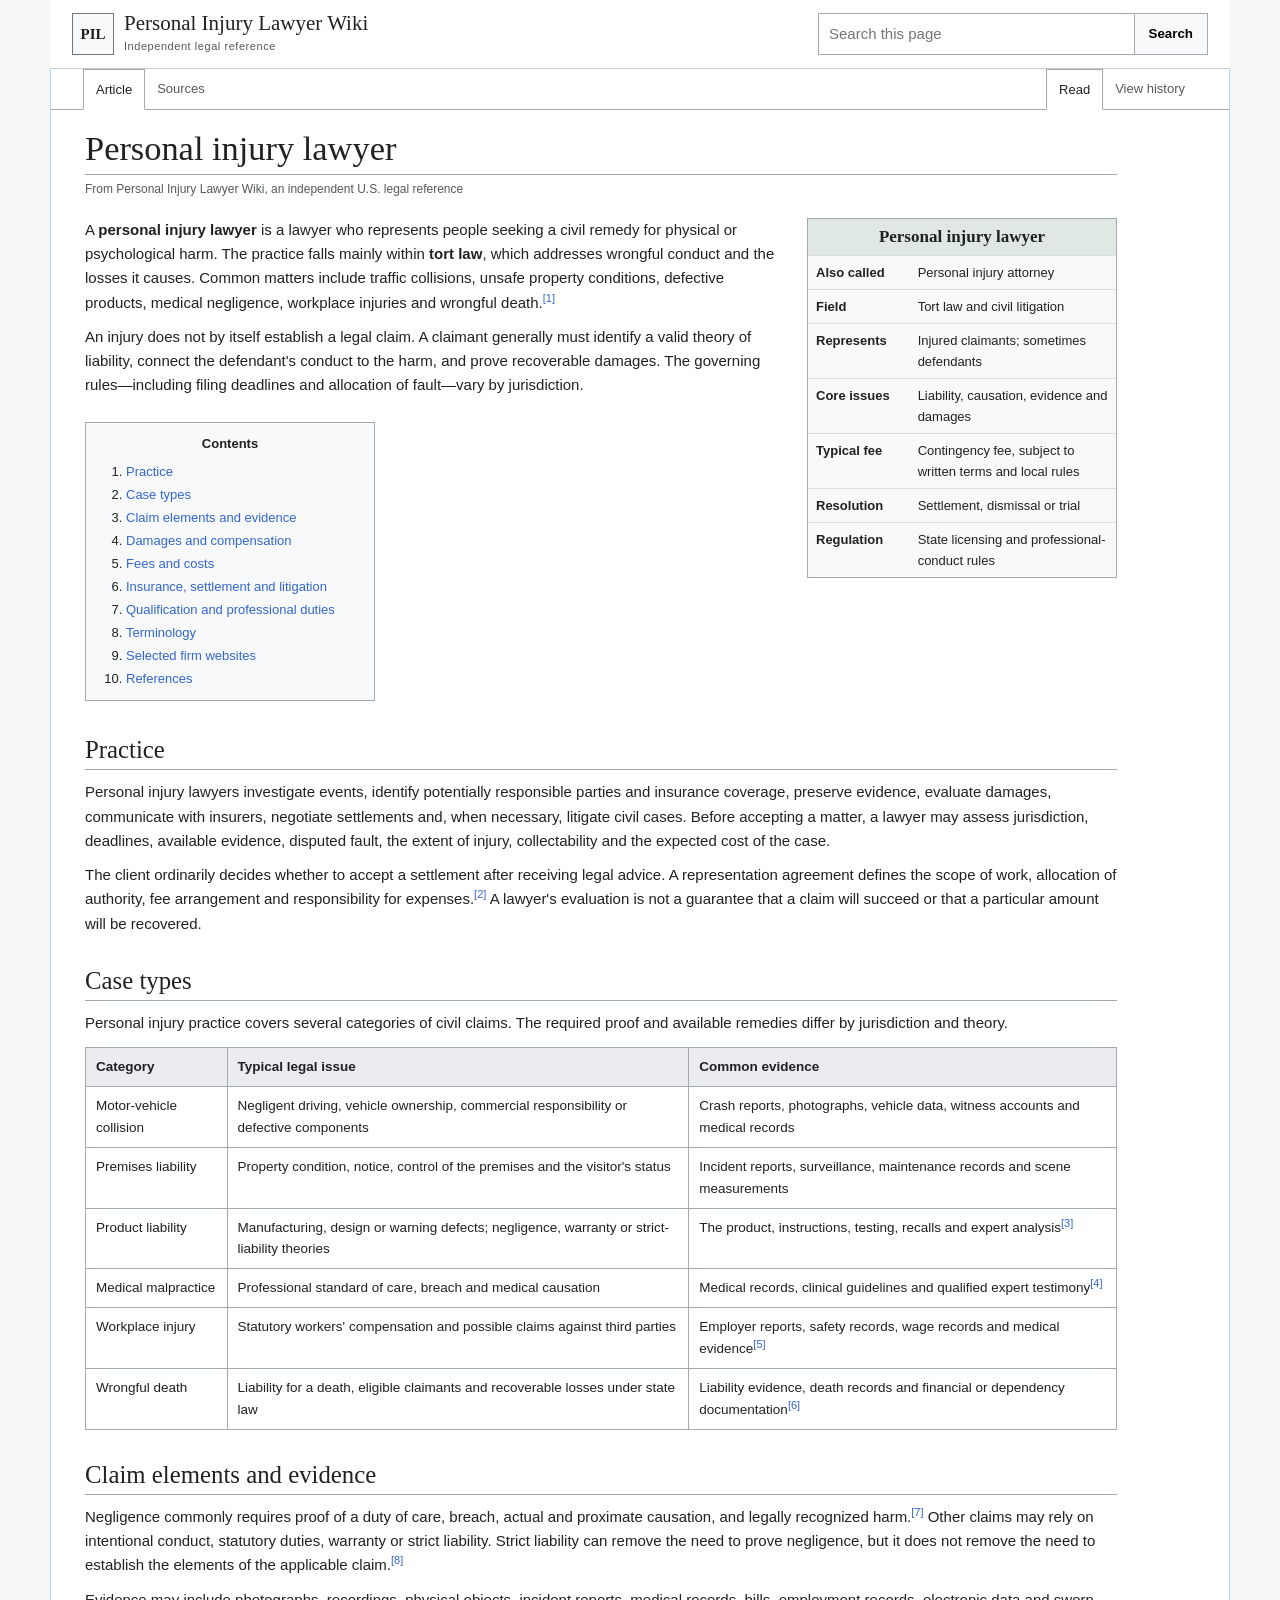
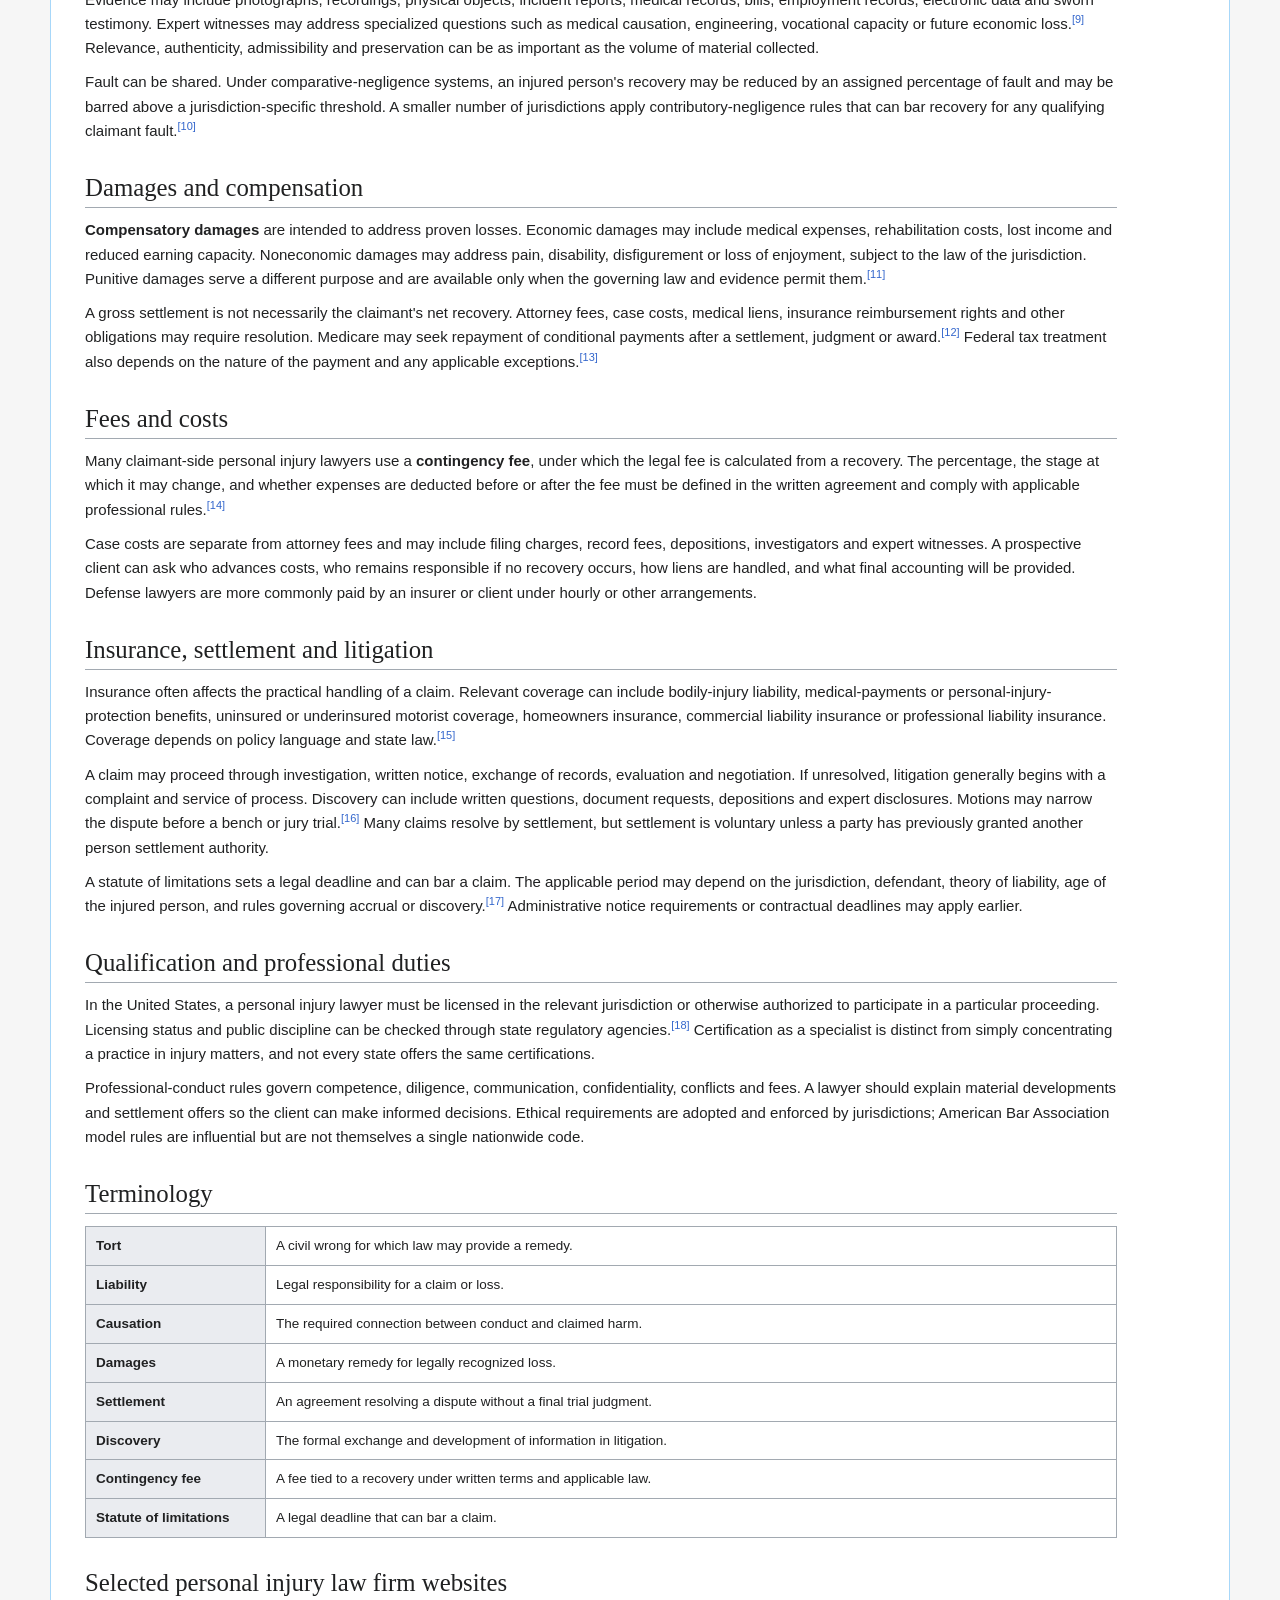
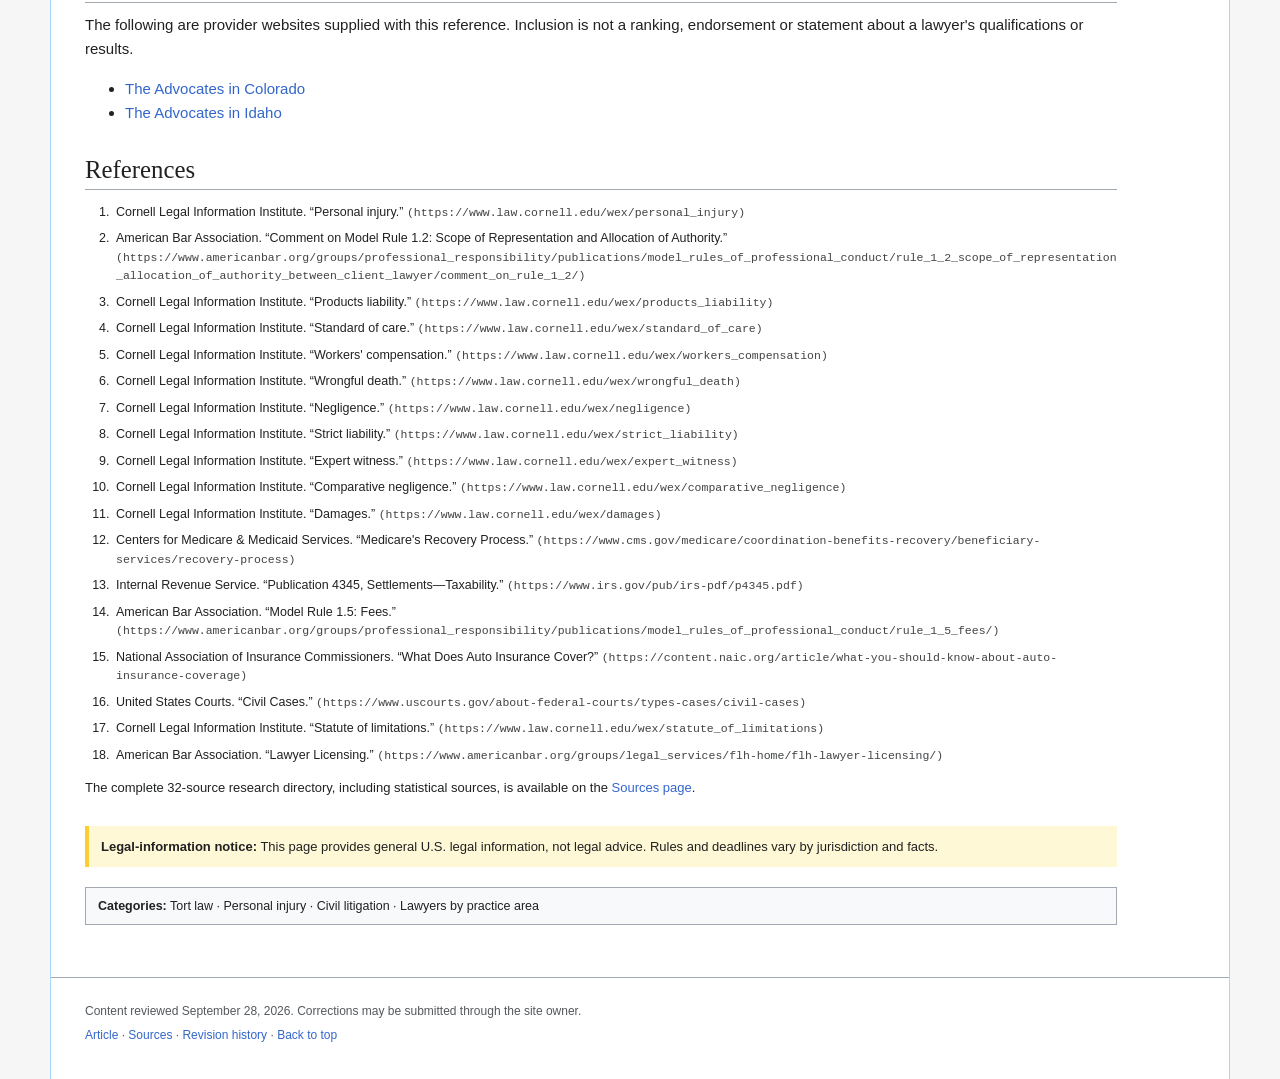
==== commit eae9622a: "Rebuild site as concise wiki reference" ====
--- a/index.html
+++ b/index.html
@@ -1,709 +1,111 @@
 <!DOCTYPE html>
-<html lang="en-US"><head><meta charset="utf-8"><meta name="viewport" content="width=device-width,initial-scale=1"><title>Personal Injury Lawyer: Claims, Negligence, Damages &amp; Fees</title><meta name="description" content="Personal injury lawyer guide to negligence, liability, insurance claims, evidence, damages, settlements, litigation, contingency fees and filing deadlines."><meta name="theme-color" content="#213d52"><meta name="format-detection" content="telephone=no"><link rel="canonical" href="https://personalinjurylawyer.wiki/"><link rel="icon" href="/assets/favicon.svg" type="image/svg+xml"><style>
-:root{--ink:#213d52;--text:#25343e;--muted:#526473;--link:#145aa0;--accent:#126d72;--bg:#f2f4f5;--paper:#fff;--soft:#edf4f4;--line:#cad3da;--serif:Georgia,'Times New Roman',serif;--sans:Verdana,Arial,sans-serif;--space:8px}
-*{box-sizing:border-box}html{scroll-padding-top:90px}body{margin:0;background:var(--bg);color:var(--text);font:15px/1.75 var(--sans)}a{color:var(--link);text-decoration-thickness:1px;text-underline-offset:3px}a:hover{text-decoration:underline;color:#0c4077}button,input,summary{font:inherit}button,summary{cursor:pointer}a:focus-visible,button:focus-visible,input:focus-visible,summary:focus-visible,[tabindex]:focus-visible{outline:3px solid var(--accent);outline-offset:4px}button{color:var(--ink)}.skip{position:absolute;left:16px;top:-80px;background:white;padding:12px;z-index:100}.skip:focus{top:8px}
-.site-header{max-width:1200px;margin:auto;padding:24px 32px 20px;display:flex;align-items:center;justify-content:space-between;gap:30px}.identity{display:flex;gap:13px;align-items:center;color:var(--ink);text-decoration:none}.identity svg{width:39px;height:39px}.wordmark{font-family:var(--serif);font-size:23px;line-height:1.1;letter-spacing:.2px}.wordmark small{display:block;font:10px/1.5 var(--sans);letter-spacing:2px;margin-top:5px;text-transform:uppercase}.search{display:flex;width:350px;position:relative}.search input{width:100%;min-width:0;border:1px solid #9daeb9;border-radius:3px 0 0 3px;background:white;padding:10px 12px;font-size:13px}.search button{border:1px solid var(--ink);border-radius:0 3px 3px 0;background:var(--ink);color:white;font-size:12px;padding:0 14px}.search-panel{position:absolute;z-index:20;top:51px;right:0;width:430px;max-width:calc(100vw - 32px);background:white;border:1px solid var(--line);box-shadow:0 7px 22px #213d5220;padding:16px;font-size:13px}.search-panel[hidden]{display:none}.search-panel p{margin:0 0 12px}.search-panel ul{list-style:none;margin:0;padding:0;max-height:340px;overflow:auto}.search-panel li+li{border-top:1px solid #e7ecef}.search-panel a{display:block;padding:8px 0}.search-panel .close-search{background:none;color:var(--link);border:0;padding:9px 0 0;font-size:12px}
-.page{max-width:1200px;margin:0 auto 40px;background:var(--paper);border:1px solid var(--line);border-top:3px solid var(--accent);box-shadow:0 2px 5px #213d5205}.toolbar{display:flex;justify-content:space-between;align-items:center;gap:12px;border-bottom:1px solid var(--line);padding:0 32px;background:#f9fbfc}.toolbar nav{display:flex;gap:25px}.toolbar a{display:block;font-size:12px;padding:13px 0 11px;text-decoration:none;white-space:nowrap}.toolbar a:first-child{color:var(--ink);border-bottom:2px solid var(--accent);font-weight:700}.print{border:0;background:transparent;font-size:12px;padding:12px 0;color:var(--muted)}main{padding:28px 38px 0}.eyebrow{font-size:10px;letter-spacing:1.9px;color:var(--accent);font-weight:bold;text-transform:uppercase;margin-bottom:5px}.article-heading{margin-bottom:23px;border-bottom:1px solid var(--line);padding-bottom:16px}.article-heading h1{font:normal 42px/1.18 var(--serif);color:var(--ink);margin:0 0 10px}.deck{font-size:13px;color:var(--muted);margin:0;max-width:none}.metadata{display:flex;gap:18px;flex-wrap:wrap;color:var(--muted);font-size:10px;margin-top:12px;text-transform:uppercase;letter-spacing:.6px}
-p{max-width:89ch;margin:0 0 18px}strong{font-weight:700}article h2{clear:both;margin:40px 0 18px;padding:0 0 10px;border-bottom:1px solid var(--line);font:normal 28px/1.3 var(--serif);color:var(--ink);scroll-margin-top:20px}article h3{font-size:17px;line-height:1.5;margin:27px 0 12px;color:var(--ink);scroll-margin-top:20px}article>p,article>ul{max-width:89ch}article li{padding-left:3px;margin-bottom:8px}article ul{padding-left:24px}.intro p:first-child{font-size:16px;line-height:1.8}.infobox{float:right;width:302px;border:1px solid #b6c7ce;margin:0 0 26px 30px;background:#f8fafb;font-size:12px;line-height:1.6}.infobox h2{font:normal 22px/1.3 var(--serif);text-align:center;margin:0;padding:18px 12px 10px;border:0;background:var(--soft)}.infobox .subhead{text-align:center;color:var(--accent);background:var(--soft);font-size:10px;text-transform:uppercase;letter-spacing:1.2px;padding:0 12px 17px}.infobox dl{margin:0;padding:4px 16px 10px}.infobox dl>div{display:grid;grid-template-columns:82px 1fr;gap:10px;padding:10px 0;border-bottom:1px solid #dce4e8}.infobox dl>div:last-child{border:0}.infobox dt{font-weight:700;color:var(--ink)}.infobox dd{margin:0}.infobox .note{font-size:11px;padding:14px 16px;margin:0;border-top:1px solid var(--line);background:white;color:var(--muted)}.contents{border:1px solid var(--line);background:#f8fafb;width:calc(100% - 332px);margin:26px 0 30px;padding:0 20px 15px;font-size:12px;line-height:1.6}.contents summary{font-size:14px;font-weight:700;color:var(--ink);padding:15px 0 0}.contents summary span{font-size:10px;font-weight:normal;float:right;padding:3px 0 0;color:var(--muted)}.contents ol{margin:15px 0 0;padding-left:24px;columns:2;column-gap:30px}.contents li{padding-left:2px;margin:0 0 9px;break-inside:avoid}.contents a{text-decoration:none}.contents a:hover{text-decoration:underline}
-.table-scroll{overflow-x:auto;margin:20px 0 25px;max-width:100%;border:1px solid var(--line);border-radius:2px}.num{text-align:right}table{border-collapse:collapse;width:100%;font-size:13px;line-height:1.6;text-align:left}th{background:#eaf0f3;color:var(--ink);font-weight:700}th,td{padding:13px 16px;vertical-align:top;border-bottom:1px solid #dce4e8}tr:last-child td{border-bottom:0}tbody tr:nth-child(even){background:#f8fafb}th:not(:last-child),td:not(:last-child){border-right:1px solid #e2e8ec}figure{margin:26px 0 30px;max-width:1000px;border:1px solid var(--line);background:white}figure img{display:block;width:100%;height:auto;object-fit:contain}figcaption{border-top:1px solid var(--line);font-size:11px;line-height:1.65;color:var(--muted);padding:14px 20px;background:#f8fafb}.article-footer{margin-top:35px;padding:25px 38px 32px;border-top:3px solid var(--accent);background:#f9fbfc}.article-footer h2{font:normal 28px/1.3 var(--serif);color:var(--ink);margin:0 0 12px}.article-footer p{font-size:12px;color:var(--muted)}.article-footer ol{margin:20px 0 0;padding-left:25px;font-size:12px;line-height:1.55}.article-footer li{padding:0 0 14px 5px;break-inside:avoid}.article-footer li p{margin:0;color:var(--text)}.article-footer code{font:11px/1.6 var(--sans);color:var(--muted);overflow-wrap:anywhere;word-break:break-word}.endbar{max-width:1200px;margin:0 auto 26px;padding:0 32px;display:flex;justify-content:space-between;gap:20px;font-size:11px;color:var(--muted)}.endbar p{margin:0}.sr-only{position:absolute;width:1px;height:1px;padding:0;margin:-1px;overflow:hidden;clip:rect(0,0,0,0);white-space:nowrap;border:0}
-@media(min-width:1100px){.article-footer ol{columns:2;column-gap:48px}}
-@media(max-width:850px){.site-header{padding:20px 24px}.search{width:300px}.page{border-left:0;border-right:0}.toolbar{padding:0 24px}.toolbar nav{gap:20px}main{padding:26px 26px 0}.article-heading h1{font-size:36px}.infobox{width:260px;margin-left:24px}.contents{width:calc(100% - 284px)}.contents ol{columns:1}.intro p:first-child{font-size:15px}.article-footer{padding:25px 26px}.infobox dl>div{grid-template-columns:72px 1fr}}
-@media(max-width:600px){body{font-size:14px;line-height:1.75}.site-header{padding:20px 20px 17px;display:block}.identity{width:max-content}.wordmark{font-size:22px}.search{width:100%;margin-top:18px}.search input{font-size:14px;min-height:44px}.search button{font-size:12px}.search-panel{width:100%;max-width:100%;top:49px}.toolbar{padding:0 20px}.toolbar nav{gap:18px}.toolbar a{font-size:11px;padding:12px 0}.print{display:none}main{padding:24px 20px 0}.article-heading{margin-bottom:22px}.article-heading h1{font-size:34px}.deck{font-size:12px}.metadata{gap:8px 15px;font-size:9px}.infobox{float:none;width:100%;margin:22px 0 25px}.infobox h2{text-align:left;padding:14px 16px 5px;font-size:21px}.infobox .subhead{text-align:left;padding:0 16px 12px}.infobox dl{padding:4px 16px}.infobox dl>div{grid-template-columns:88px 1fr;padding:8px 0}.infobox .note{padding:12px 16px}.contents{width:100%;margin:22px 0;padding:0 16px 15px}.contents ol{columns:1}.contents:not([open]){padding-bottom:15px}article h2{font-size:25px;line-height:1.35;margin-top:34px}article h3{font-size:16px}table{font-size:12px;min-width:510px}th,td{padding:11px 12px}figure{margin:23px -4px}.article-footer{padding:25px 20px}.article-footer ol{padding-left:23px}.article-footer code{font-size:10px}.endbar{padding:0 20px;display:block}.endbar a{display:inline-block;margin-top:10px}}
-@media(prefers-reduced-motion:no-preference){html{scroll-behavior:smooth}}
-@media print{html{scroll-behavior:auto}body{background:white;font-size:10pt;line-height:1.55}.site-header,.toolbar,.contents,.endbar{display:none}.page{margin:0;border:0;max-width:none;box-shadow:none}main{padding:0}.article-heading h1{font-size:28pt}.infobox{width:240px}article h2{font-size:19pt;break-after:avoid}article h3{break-after:avoid}table{min-width:0;font-size:9pt}.table-scroll{overflow:visible}figure{break-inside:avoid;max-width:680px}.article-footer{padding:20px 0}.article-footer ol{columns:1}a{color:inherit}.article-footer li{break-inside:avoid}}
-@media(max-width:600px){article{display:flex;flex-direction:column}article>*{min-width:0}.intro{order:-2}.infobox{order:-1}.table-scroll{width:100%}}
-</style><script type="application/ld+json">
-{
-  "@context": "https://schema.org",
-  "@graph": [
-    {
-      "@type": "Organization",
-      "@id": "https://personalinjurylawyer.wiki/#publisher",
-      "name": "Law Reference",
-      "url": "https://personalinjurylawyer.wiki/"
-    },
-    {
-      "@type": "WebSite",
-      "@id": "https://personalinjurylawyer.wiki/#website",
-      "url": "https://personalinjurylawyer.wiki/",
-      "name": "Personal Injury Lawyer Wiki",
-      "alternateName": "Law Reference",
-      "description": "An evidence-led United States reference about personal injury lawyers, tort law, claims, damages, insurance, fees, evidence, settlement, and litigation.",
-      "inLanguage": "en-US",
-      "publisher": {"@id": "https://personalinjurylawyer.wiki/#publisher"}
-    },
-    {
-      "@type": "WebPage",
-      "@id": "https://personalinjurylawyer.wiki/#webpage",
-      "url": "https://personalinjurylawyer.wiki/",
-      "name": "Personal Injury Lawyer: Claims, Negligence, Damages & Fees",
-      "description": "Personal injury lawyer guide to negligence, liability, insurance claims, evidence, damages, settlements, litigation, contingency fees and filing deadlines.",
-      "isPartOf": {"@id": "https://personalinjurylawyer.wiki/#website"},
-      "about": {"@id": "https://personalinjurylawyer.wiki/#personal-injury-lawyer"},
-      "mainEntity": {"@id": "https://personalinjurylawyer.wiki/#article"},
-      "inLanguage": "en-US",
-      "datePublished": "2026-09-28",
-      "dateModified": "2026-09-28"
-    },
-    {
-      "@type": "Article",
-      "@id": "https://personalinjurylawyer.wiki/#article",
-      "url": "https://personalinjurylawyer.wiki/",
-      "headline": "Personal Injury Lawyer: Claims, Negligence, Damages & Fees",
-      "description": "A sourced national guide to personal injury attorneys, tort claims, negligence, liability, evidence, insurance, compensation, contingency fees, settlements, trials, filing deadlines, and shared fault.",
-      "mainEntityOfPage": {"@id": "https://personalinjurylawyer.wiki/#webpage"},
-      "isPartOf": {"@id": "https://personalinjurylawyer.wiki/#website"},
-      "publisher": {"@id": "https://personalinjurylawyer.wiki/#publisher"},
-      "inLanguage": "en-US",
-      "datePublished": "2026-09-28",
-      "dateModified": "2026-09-28",
-      "image": [
-        {"@id": "https://personalinjurylawyer.wiki/#traffic-fatalities-chart"},
-        {"@id": "https://personalinjurylawyer.wiki/#product-injuries-chart"},
-        {"@id": "https://personalinjurylawyer.wiki/#dog-claims-chart"}
-      ],
-      "about": [
-        {"@id": "https://personalinjurylawyer.wiki/#personal-injury-lawyer"},
-        {"@id": "https://personalinjurylawyer.wiki/#tort-law"},
-        {"@id": "https://personalinjurylawyer.wiki/#negligence"},
-        {"@id": "https://personalinjurylawyer.wiki/#liability"},
-        {"@id": "https://personalinjurylawyer.wiki/#damages"},
-        {"@id": "https://personalinjurylawyer.wiki/#insurance-claim"},
-        {"@id": "https://personalinjurylawyer.wiki/#evidence"},
-        {"@id": "https://personalinjurylawyer.wiki/#contingency-fee"},
-        {"@id": "https://personalinjurylawyer.wiki/#settlement"},
-        {"@id": "https://personalinjurylawyer.wiki/#litigation"},
-        {"@id": "https://personalinjurylawyer.wiki/#statute-of-limitations"},
-        {"@id": "https://personalinjurylawyer.wiki/#shared-fault"}
-      ],
-      "mentions": [
-        {"@id": "https://personalinjurylawyer.wiki/#medical-malpractice"},
-        {"@id": "https://personalinjurylawyer.wiki/#product-liability"},
-        {"@id": "https://personalinjurylawyer.wiki/#premises-liability"},
-        {"@id": "https://personalinjurylawyer.wiki/#wrongful-death"},
-        {"@id": "https://personalinjurylawyer.wiki/#workers-compensation"},
-        {"@id": "https://personalinjurylawyer.wiki/#expert-witness"},
-        {"@id": "https://personalinjurylawyer.wiki/#case-types"},
-        {"@id": "https://personalinjurylawyer.wiki/#glossary"}
-      ]
-    },
-    {
-      "@type": "DefinedTermSet",
-      "@id": "https://personalinjurylawyer.wiki/#glossary",
-      "name": "Glossary of personal injury terms",
-      "url": "https://personalinjurylawyer.wiki/#glossary-of-personal-injury-terms",
-      "hasDefinedTerm": [
-        {"@id": "https://personalinjurylawyer.wiki/#personal-injury-lawyer"},
-        {"@id": "https://personalinjurylawyer.wiki/#tort-law"},
-        {"@id": "https://personalinjurylawyer.wiki/#negligence"},
-        {"@id": "https://personalinjurylawyer.wiki/#duty-of-care"},
-        {"@id": "https://personalinjurylawyer.wiki/#breach"},
-        {"@id": "https://personalinjurylawyer.wiki/#causation"},
-        {"@id": "https://personalinjurylawyer.wiki/#liability"},
-        {"@id": "https://personalinjurylawyer.wiki/#damages"},
-        {"@id": "https://personalinjurylawyer.wiki/#economic-damages"},
-        {"@id": "https://personalinjurylawyer.wiki/#non-economic-damages"},
-        {"@id": "https://personalinjurylawyer.wiki/#punitive-damages"},
-        {"@id": "https://personalinjurylawyer.wiki/#insurance-claim"},
-        {"@id": "https://personalinjurylawyer.wiki/#contingency-fee"},
-        {"@id": "https://personalinjurylawyer.wiki/#settlement"},
-        {"@id": "https://personalinjurylawyer.wiki/#litigation"},
-        {"@id": "https://personalinjurylawyer.wiki/#statute-of-limitations"},
-        {"@id": "https://personalinjurylawyer.wiki/#comparative-negligence"},
-        {"@id": "https://personalinjurylawyer.wiki/#contributory-negligence"},
-        {"@id": "https://personalinjurylawyer.wiki/#expert-witness"}
-      ]
-    },
-    {
-      "@type": "ItemList",
-      "@id": "https://personalinjurylawyer.wiki/#case-types",
-      "name": "Personal injury cases and accident types",
-      "url": "https://personalinjurylawyer.wiki/#personal-injury-cases-and-accident-types",
-      "itemListOrder": "https://schema.org/ItemListUnordered",
-      "itemListElement": [
-        {"@type": "ListItem", "position": 1, "name": "Motor vehicle accidents"},
-        {"@type": "ListItem", "position": 2, "name": "Pedestrian and bicycle accidents"},
-        {"@type": "ListItem", "position": 3, "name": "Slip and fall and unsafe-property claims"},
-        {"@type": "ListItem", "position": 4, "name": "Dog-related injuries"},
-        {"@type": "ListItem", "position": 5, "name": "Product liability"},
-        {"@type": "ListItem", "position": 6, "name": "Medical malpractice"},
-        {"@type": "ListItem", "position": 7, "name": "Workplace injuries"},
-        {"@type": "ListItem", "position": 8, "name": "Wrongful death"}
-      ]
-    },
-    {"@type": "DefinedTerm", "@id": "https://personalinjurylawyer.wiki/#personal-injury-lawyer", "name": "Personal injury lawyer", "alternateName": "Personal injury attorney", "description": "A lawyer who represents people seeking legal remedies for injury-related harm.", "inDefinedTermSet": {"@id": "https://personalinjurylawyer.wiki/#glossary"}},
-    {"@type": "DefinedTerm", "@id": "https://personalinjurylawyer.wiki/#tort-law", "name": "Tort law"},
-    {"@type": "DefinedTerm", "@id": "https://personalinjurylawyer.wiki/#negligence", "name": "Negligence"},
-    {"@type": "DefinedTerm", "@id": "https://personalinjurylawyer.wiki/#duty-of-care", "name": "Duty of care"},
-    {"@type": "DefinedTerm", "@id": "https://personalinjurylawyer.wiki/#breach", "name": "Breach of duty"},
-    {"@type": "DefinedTerm", "@id": "https://personalinjurylawyer.wiki/#causation", "name": "Causation"},
-    {"@type": "DefinedTerm", "@id": "https://personalinjurylawyer.wiki/#liability", "name": "Liability"},
-    {"@type": "DefinedTerm", "@id": "https://personalinjurylawyer.wiki/#damages", "name": "Compensatory damages"},
-    {"@type": "DefinedTerm", "@id": "https://personalinjurylawyer.wiki/#economic-damages", "name": "Economic damages"},
-    {"@type": "DefinedTerm", "@id": "https://personalinjurylawyer.wiki/#non-economic-damages", "name": "Non-economic damages"},
-    {"@type": "DefinedTerm", "@id": "https://personalinjurylawyer.wiki/#punitive-damages", "name": "Punitive damages"},
-    {"@type": "DefinedTerm", "@id": "https://personalinjurylawyer.wiki/#insurance-claim", "name": "Insurance claim"},
-    {"@type": "DefinedTerm", "@id": "https://personalinjurylawyer.wiki/#evidence", "name": "Evidence"},
-    {"@type": "DefinedTerm", "@id": "https://personalinjurylawyer.wiki/#contingency-fee", "name": "Contingency fee"},
-    {"@type": "DefinedTerm", "@id": "https://personalinjurylawyer.wiki/#settlement", "name": "Settlement"},
-    {"@type": "DefinedTerm", "@id": "https://personalinjurylawyer.wiki/#litigation", "name": "Litigation"},
-    {"@type": "DefinedTerm", "@id": "https://personalinjurylawyer.wiki/#statute-of-limitations", "name": "Statute of limitations"},
-    {"@type": "DefinedTerm", "@id": "https://personalinjurylawyer.wiki/#shared-fault", "name": "Shared fault"},
-    {"@type": "DefinedTerm", "@id": "https://personalinjurylawyer.wiki/#comparative-negligence", "name": "Comparative negligence"},
-    {"@type": "DefinedTerm", "@id": "https://personalinjurylawyer.wiki/#contributory-negligence", "name": "Contributory negligence"},
-    {"@type": "DefinedTerm", "@id": "https://personalinjurylawyer.wiki/#expert-witness", "name": "Expert witness"},
-    {"@type": "DefinedTerm", "@id": "https://personalinjurylawyer.wiki/#medical-malpractice", "name": "Medical malpractice"},
-    {"@type": "DefinedTerm", "@id": "https://personalinjurylawyer.wiki/#product-liability", "name": "Product liability"},
-    {"@type": "DefinedTerm", "@id": "https://personalinjurylawyer.wiki/#premises-liability", "name": "Premises liability"},
-    {"@type": "DefinedTerm", "@id": "https://personalinjurylawyer.wiki/#wrongful-death", "name": "Wrongful death"},
-    {"@type": "DefinedTerm", "@id": "https://personalinjurylawyer.wiki/#workers-compensation", "name": "Workers' compensation"},
-    {"@type": "ImageObject", "@id": "https://personalinjurylawyer.wiki/#traffic-fatalities-chart", "contentUrl": "https://personalinjurylawyer.wiki/charts/traffic-fatalities.png", "caption": "U.S. traffic fatalities from 2019 through 2025; 2025 is a preliminary projection.", "width": 1800, "height": 1120},
-    {"@type": "ImageObject", "@id": "https://personalinjurylawyer.wiki/#product-injuries-chart", "contentUrl": "https://personalinjurylawyer.wiki/charts/product-associated-injuries.png", "caption": "Selected 2024 U.S. product-associated emergency-department injury estimates.", "width": 1800, "height": 1120},
-    {"@type": "ImageObject", "@id": "https://personalinjurylawyer.wiki/#dog-claims-chart", "contentUrl": "https://personalinjurylawyer.wiki/charts/dog-related-claims.png", "caption": "Estimated U.S. homeowners insurance dog-related injury claims from 2021 through 2025.", "width": 1800, "height": 1120}
-  ]
-}
-</script><script src="/assets/wiki.js" defer></script></head>
-<body id="top"><a class="skip" href="#article">Skip to article</a><header class="site-header"><a class="identity" href="#top" aria-label="Law Reference, back to top"><svg viewBox="0 0 40 40" fill="none" aria-hidden="true"><rect x="1" y="1" width="38" height="38" rx="3" stroke="currentColor"/><path d="M9 10h8c2 0 3 1 3 3v18c0-2-1-3-3-3H9V10Zm22 0h-8c-2 0-3 1-3 3v18c0-2 1-3 3-3h8V10Z" stroke="currentColor" stroke-width="1.4"/><path d="M12 15h5m-5 5h5m6-5h5m-5 5h5" stroke="currentColor"/></svg><span class="wordmark">Law Reference<small>Law &amp; civil justice</small></span></a><form class="search" role="search"><label class="sr-only" for="wiki-search">Search this article</label><input id="wiki-search" type="search" placeholder="Search this article" autocomplete="off" aria-controls="search-results"><button type="submit">Search</button><div class="search-panel" id="search-results" hidden><p role="status" aria-live="polite"></p><ul></ul><button type="button" class="close-search">Close results</button></div></form></header>
-<div class="page"><div class="toolbar"><nav aria-label="Page navigation"><a href="#article">Article</a><a href="#u-s-injury-statistics-and-their-limits">Statistics</a><a href="#glossary-of-personal-injury-terms">Glossary</a><a href="#footnotes">Sources</a></nav><button class="print" type="button">Print article</button></div><main id="article"><div class="article-heading"><div class="eyebrow">United States · Legal reference</div><h1>Personal Injury Lawyer</h1><p class="deck">The role, the legal concepts, and the evidence behind injury claims.</p><div class="metadata"><span>Sources checked September 28, 2026</span><span>32 references</span><span>3 data figures</span></div></div><article aria-label="Personal injury lawyer topic article"><aside class="infobox" aria-label="Personal injury law at a glance"><h2>Personal injury lawyer</h2><div class="subhead">At a glance</div><dl><div><dt>Also called</dt><dd>Personal injury attorney</dd></div><div><dt>Legal field</dt><dd>Tort law and related civil claims</dd></div><div><dt>Focus</dt><dd>Legal remedies for injury-related harm</dd></div><div><dt>Key issues</dt><dd>Liability, evidence, damages, insurance</dd></div><div><dt>Resolution</dt><dd>Settlement or litigation, depending on the matter</dd></div><div><dt>Jurisdiction</dt><dd>United States; state rules vary</dd></div></dl><p class="note">General legal information. A claim depends on its facts and the applicable law.</p></aside><div class="intro"><p>A <strong>personal injury lawyer</strong>, also called a personal injury attorney, represents people seeking a legal remedy for injury-related harm. The field sits largely within <strong>tort law</strong>, which addresses civil wrongs. Personal injury can involve physical harm, psychological harm, or both, and claims may arise from negligence, intentional conduct, or other recognized grounds of liability. An injury alone does not establish that another person owes compensation.¹</p>
-<p>The central questions are connected: <strong>Who may be responsible? What evidence supports the claim? Which losses can be recovered? What will legal representation cost?</strong> A useful assessment brings the accident, the medical record, the applicable law, the available insurance, and the client&#39;s objectives together.</p>
-<p>The discussion below concerns the United States. A national overview can explain shared concepts, while filing deadlines, fault rules, available damages, and the right to practice law depend on the relevant jurisdiction. The statistics describe different populations and years; they are not a count of viable lawsuits or a forecast of an individual recovery.</p>
-</div><details class="contents" open><summary>Contents <span>14 sections</span></summary><ol><li><a href="#what-a-personal-injury-lawyer-does">What a personal injury lawyer does</a></li><li><a href="#u-s-injury-statistics-and-their-limits">U.S. injury statistics and their limits</a></li><li><a href="#personal-injury-cases-and-accident-types">Personal injury cases and accident types</a></li><li><a href="#negligence-liability-and-evidence">Negligence, liability, and evidence</a></li><li><a href="#compensation-and-personal-injury-damages">Compensation and personal injury damages</a></li><li><a href="#contingency-fees-and-case-costs">Contingency fees and case costs</a></li><li><a href="#insurance-claims-settlement-and-trial">Insurance claims, settlement, and trial</a></li><li><a href="#state-laws-filing-deadlines-and-shared-fault">State laws, filing deadlines, and shared fault</a></li><li><a href="#how-to-choose-a-personal-injury-lawyer">How to choose a personal injury lawyer</a></li><li><a href="#prepare-for-a-personal-injury-consultation">Prepare for a personal injury consultation</a></li><li><a href="#selected-personal-injury-law-firm-websites">Selected personal injury law firm websites</a></li><li><a href="#glossary-of-personal-injury-terms">Glossary of personal injury terms</a></li><li><a href="#sources-and-statistical-method">Sources and statistical method</a></li><li><a href="#footnotes">Footnotes</a></li></ol></details><h2 id="what-a-personal-injury-lawyer-does">What a personal injury lawyer does</h2>
-<p>Legal representation can involve investigating an incident, evaluating potential defendants, organizing evidence, assessing damages, dealing with insurance claims, negotiating a settlement, and preparing litigation. Those tasks answer different questions. A medical bill may document an expense without establishing fault; a photograph may show an unsafe condition without explaining how it caused a particular injury.</p>
-<p>An initial case assessment is therefore a process of connecting facts, rather than assigning a price to an accident label. A useful conversation identifies what is known, what remains uncertain, what information is needed, and which decisions have a deadline. It should also clarify the work the lawyer is agreeing to undertake and the responsibilities the client retains.</p>
-<h3 id="the-client-the-attorney-and-settlement-authority">The client, the attorney, and settlement authority</h3>
-<p>The attorney advises and represents; the client makes important decisions about the objectives of the representation. The ABA&#39;s commentary on <strong>Model Rule 1.2</strong> identifies whether to settle a civil matter as a decision for the client. It is a model of professional conduct, while the rules adopted in the relevant jurisdiction govern actual practice.²</p>
-<p>For a prospective client, that distinction suggests practical questions: Who will explain an offer? How will the risks be discussed? Who will handle routine communications? What happens if the client and lawyer disagree about the next step? Clear answers make the relationship easier to evaluate before documents are signed.</p>
-<h2 id="u-s-injury-statistics-and-their-limits">U.S. injury statistics and their limits</h2>
-<p>National data show the scale of injury, but each dataset measures something different. <strong>A visit is not necessarily a unique patient; an insurance claim is not a court case; a fatality is not a determination of negligence.</strong> The following observations retain their original years and populations.</p>
-<h3 id="emergency-care-and-unintentional-injury-deaths">Emergency care and unintentional injury deaths</h3>
-<p>CDC&#39;s FastStats page reports the following U.S. indicators. Its emergency-department figure comes from the <strong>2022</strong> National Hospital Ambulatory Medical Care Survey; mortality figures use <strong>2024</strong> vital statistics.³</p>
-<div class="table-scroll" tabindex="0"><table>
-<thead>
-<tr>
-<th scope="col">Indicator</th>
-<th scope="col">Observation</th>
-<th scope="col">Year and population</th>
-</tr>
-</thead>
-<tbody><tr>
-<td>Emergency-department visits for unintentional injuries</td>
-<td>26.2 million</td>
-<td>2022, U.S. visits</td>
-</tr>
-<tr>
-<td>Unintentional injury deaths</td>
-<td>197,449</td>
-<td>2024, U.S. deaths</td>
-</tr>
-<tr>
-<td>Unintentional injury death rate</td>
-<td>58.1 per 100,000 population</td>
-<td>2024, U.S. population</td>
-</tr>
-<tr>
-<td>Rank among causes of death</td>
-<td>Third</td>
-<td>2024, U.S. deaths</td>
-</tr>
-<tr>
-<td>Unintentional fall deaths</td>
-<td>48,308</td>
-<td>2024, all ages</td>
-</tr>
-</tbody></table></div>
-<p>These figures establish public-health context. A fall death can appear within the overall injury total; the rows must not be added together. The emergency-care observation is older than the mortality observations and does not describe 2024 visits.</p>
-<h3 id="motor-vehicle-crashes-pedestrians-and-cyclists">Motor vehicle crashes, pedestrians, and cyclists</h3>
-<p>NHTSA&#39;s <strong>2024</strong> crash overview reports <strong>6,180,241 estimated police-reported traffic crashes</strong>, <strong>2,422,195 estimated injured people</strong>, and <strong>39,254 traffic deaths</strong>. The fatality rate was <strong>1.19 per 100 million vehicle miles traveled</strong>. Its detailed tables distinguish road users and crashes involving large trucks.⁴</p>
-<div class="table-scroll" tabindex="0"><table>
-<thead>
-<tr>
-<th scope="col">2024 traffic category</th>
-<th scope="col" class="num">Deaths</th>
-<th scope="col" class="num">Estimated people injured</th>
-</tr>
-</thead>
-<tbody><tr>
-<td>Motorcyclists</td>
-<td class="num">6,228</td>
-<td class="num">86,887</td>
-</tr>
-<tr>
-<td>Pedestrians</td>
-<td class="num">7,080</td>
-<td class="num">71,635</td>
-</tr>
-<tr>
-<td>Pedalcyclists</td>
-<td class="num">1,103</td>
-<td class="num">52,887</td>
-</tr>
-<tr>
-<td>All people in crashes involving large trucks</td>
-<td class="num">5,340</td>
-<td class="num">161,201</td>
-</tr>
-</tbody></table></div>
-<p>The truck row includes people outside the truck and can overlap other rows. NHTSA defines large trucks here by a gross vehicle weight rating above 10,000 pounds, including commercial and noncommercial vehicles. The injury estimates and fatality counts come from different statistical systems; neither table determines fault in a specific collision.</p>
-<h3 id="traffic-fatality-trend-reported-data-and-an-early-estimate">Traffic fatality trend: reported data and an early estimate</h3>
-<p>NHTSA&#39;s April 2026 release projects <strong>36,640 traffic deaths in 2025</strong>, a <strong>6.7% decrease</strong> from the reported 2024 total. It projects a rate of <strong>1.10 deaths per 100 million vehicle miles traveled</strong>. The trend below uses that release&#39;s consistent series: final files for 2019–2023, the annual report file for 2024, and a statistical projection for 2025.⁵</p>
-<figure><img src="/charts/traffic-fatalities.png" alt="U.S. traffic fatalities from 2019 through 2025, with 2025 clearly marked as a preliminary statistical projection." width="1800" height="1120" loading="lazy" decoding="async"><figcaption>Figure 1. U.S. traffic deaths: 36,355 in 2019; 39,007 in 2020; 43,230 in 2021; 42,721 in 2022; 41,025 in 2023; 39,254 in 2024; and a projected 36,640 in 2025. NHTSA data; 2025 is not a final count. <a href="/charts/traffic-fatalities.png" target="_blank" rel="noopener">Open full-size chart</a></figcaption></figure>
-<h3 id="nonfatal-workplace-injuries-and-time-away-from-work">Nonfatal workplace injuries and time away from work</h3>
-<p>Private-industry employers reported <strong>2.5 million nonfatal workplace injuries and illnesses in 2024</strong>, down <strong>3.1%</strong> from 2023, according to BLS. The total recordable incidence rate was <strong>2.3 cases per 100 full-time-equivalent workers</strong>. Separate case-characteristic figures cover the combined <strong>2023–2024</strong> period.⁶</p>
-<div class="table-scroll" tabindex="0"><table>
-<thead>
-<tr>
-<th scope="col">Workplace measure</th>
-<th scope="col">Reported result</th>
-<th scope="col">Scope</th>
-</tr>
-</thead>
-<tbody><tr>
-<td>Cases involving days away from work</td>
-<td>1.8 million</td>
-<td>Two-year 2023–2024 private-industry total</td>
-</tr>
-<tr>
-<td>Median days away from work</td>
-<td>8 days</td>
-<td>Those days-away cases, 2023–2024</td>
-</tr>
-<tr>
-<td>Cases involving only job transfer or restriction</td>
-<td>1.1 million</td>
-<td>Two-year 2023–2024 private-industry total</td>
-</tr>
-<tr>
-<td>Median days of transfer or restriction</td>
-<td>15 days</td>
-<td>Those transfer/restriction cases, 2023–2024</td>
-</tr>
-</tbody></table></div>
-<p>The two-year totals should not be presented as one year&#39;s injuries. These employer-reported observations also should not be treated as a complete national count of workers&#39; compensation claims or civil lawsuits.</p>
-<h3 id="fatal-occupational-injuries">Fatal occupational injuries</h3>
-<p>BLS recorded <strong>5,070 fatal work injuries in 2024</strong>, compared with <strong>5,283 in 2023</strong>. The 2024 rate was <strong>3.3 deaths per 100,000 full-time-equivalent workers</strong>. Transportation incidents accounted for <strong>1,937 deaths</strong>, or <strong>38.2%</strong> of the total; falls, slips, and trips accounted for <strong>844 deaths</strong>.⁷</p>
-<p>The fatal census and the nonfatal employer survey above have different scopes. A fatal work-related road crash may also be included in traffic statistics, so combining totals across agencies can double-count events. These measures help identify types of harm that require careful investigation; they do not specify an employer&#39;s civil liability.</p>
-<h3 id="consumer-products-and-emergency-department-injuries">Consumer products and emergency-department injuries</h3>
-<p>CPSC&#39;s 2024 injury estimates illustrate the frequency of injuries <strong>associated with</strong> household products and activities. Table F reports approximately <strong>3,046,000 emergency-department-treated injuries</strong> involving stairs, ramps, landings, or floors, and <strong>1,107,000</strong> involving beds, mattresses, or pillows. Other selected categories appear in the chart.⁸</p>
-<figure><img src="/charts/product-associated-injuries.png" alt="Selected 2024 U.S. product-associated emergency-department injury estimates, led by stairs, ramps, landings and floors at 3,046,000." width="1800" height="1120" loading="lazy" decoding="async"><figcaption>Figure 2. Selected CPSC estimates for 2024: stairs/ramps/landings/floors 3,046,000; beds/mattresses/pillows 1,107,000; chairs/sofas/sofa beds 751,000; bathtub/shower structures 653,000; exercise/equipment 564,000; and bicycles/accessories 454,000. Association with a product does not establish a defect or legal liability. <a href="/charts/product-associated-injuries.png" target="_blank" rel="noopener">Open full-size chart</a></figcaption></figure>
-<p>An injury involving stairs can raise different questions from an injury involving a defective manufactured component. The statistical category identifies the setting or product association, while legal analysis asks what duty, defect, conduct, and causal connection can be established.</p>
-<h3 id="dog-related-homeowners-insurance-claims">Dog-related homeowners insurance claims</h3>
-<p>The Insurance Information Institute and State Farm estimate <strong>28,450 dog-bite and other dog-related injury claims in 2025</strong>, up from <strong>22,658 in 2024</strong>. Estimated payments reached <strong>$1,862.1 million</strong>. The average cost per claim was <strong>$65,450</strong>, compared with <strong>$69,272 in 2024</strong>: claim frequency rose <strong>25.6%</strong>, while the average cost fell <strong>5.5%</strong>.⁹</p>
-<figure><img src="/charts/dog-related-claims.png" alt="Estimated U.S. homeowners insurance dog-related injury claims rose from 17,989 in 2021 to 28,450 in 2025." width="1800" height="1120" loading="lazy" decoding="async"><figcaption>Figure 3. Estimated dog-related homeowners insurance claims: 17,989 in 2021; 17,597 in 2022; 19,062 in 2023; 22,658 in 2024; and 28,450 in 2025. Insurance Information Institute / State Farm estimates include bites and other dog-related injuries. <a href="/charts/dog-related-claims.png" target="_blank" rel="noopener">Open full-size chart</a></figcaption></figure>
-<p>These are insurance-industry estimates, not a census of all dog bites. An average claim cost is neither a typical jury verdict nor a promised settlement for the next injured person. Differences in severity, coverage, responsibility, and the mix of claims affect the average.</p>
-<h3 id="hospital-harm-and-traumatic-brain-injury">Hospital harm and traumatic brain injury</h3>
-<p>A <strong>2022 HHS Office of Inspector General report</strong>, studying hospital stays in <strong>October 2018</strong>, found patient harm among <strong>25% of Medicare patients</strong>: <strong>12% experienced adverse events</strong> and another <strong>13% experienced temporary harm events</strong>. The study included preventable and nonpreventable events. It is historical patient-safety evidence, not a finding that one-quarter of patients had medical malpractice claims.¹⁰</p>
-<p>CDC&#39;s TBI overview provides two differently dated benchmarks: approximately <strong>214,110 traumatic-brain-injury-related hospitalizations in 2020</strong> and <strong>68,663 TBI-related deaths in 2023</strong>. The hospitalization estimate omits injuries treated only in an emergency department or other outpatient setting, as well as untreated injuries. These are selected published benchmarks, not a single current-year total of brain injuries.¹¹</p>
-<p>Severe injury and legal responsibility are separate questions. Brain injury, spinal cord injury, burns, fractures, or long-term disability can make medical documentation and future-care planning important, but the injury&#39;s name does not identify who is legally responsible.</p>
-<h2 id="personal-injury-cases-and-accident-types">Personal injury cases and accident types</h2>
-<p>Case labels are a starting point for organizing an investigation. The same event may involve several issues—for example, a work-related vehicle collision can raise traffic, employment, insurance, and product questions. For an initial consultation, an incident description is more useful than trying to select a legal theory alone.</p>
-<h3 id="car-truck-motorcycle-pedestrian-and-bicycle-accidents">Car, truck, motorcycle, pedestrian, and bicycle accidents</h3>
-<p>A collision file can be organized around the road users, vehicles, location, sequence of events, reported injuries, and insurance information. Useful questions include whether photographs exist, whether witnesses can be identified, whether a police report was prepared, and whether a vehicle or recording may contain relevant evidence. A lawyer can then assess which information actually matters to responsibility and damages.</p>
-<p>For a truck crash, ask which vehicle, driver, employer, operator, maintenance provider, or other participant needs to be identified. For a pedestrian or bicycle collision, describe the crossing, signals, visibility, and movements rather than assuming that the road user&#39;s category resolves fault. These are investigation prompts, not conclusions about liability.</p>
-<h3 id="slip-and-fall-unsafe-property-and-dog-related-injuries">Slip and fall, unsafe property, and dog-related injuries</h3>
-<p>For a fall or other premises-related injury, a factual account should identify the condition, who controlled the location, what warnings were present, when the condition was noticed, and what documentation exists. Conditions can change quickly; the date and location of a photograph matter as much as the image itself.</p>
-<p>For a dog-related incident, useful intake details include the animal&#39;s owner or handler, the location, what occurred immediately beforehand, witnesses, injury documentation, and any incident report. Ownership, control, conduct, and the relevant state&#39;s rules should be evaluated before assuming a particular result. The claim statistics above do not answer those questions for an individual incident.</p>
-<h3 id="defective-products-and-product-liability">Defective products and product liability</h3>
-<p>Product liability can involve a <strong>manufacturing defect</strong>, an unsafe <strong>design</strong>, or inadequate <strong>instructions or warnings</strong>. Potential legal theories include negligence, strict liability, or breach of warranty, depending on the jurisdiction and facts. The relevant participants can extend along the manufacturing and distribution chain.¹²</p>
-<p>A useful case file identifies the product, model, serial or lot number, purchase information, condition, instructions, and how it was used. Ask counsel how the item should be preserved and whether an inspection is appropriate. A product&#39;s presence in an injury report or recall database does not by itself establish the elements of a lawsuit.</p>
-<h3 id="medical-malpractice-and-professional-negligence">Medical malpractice and professional negligence</h3>
-<p>Medical negligence concerns the care provided, the applicable professional standard, a claimed departure from that standard, and the connection to harm. A professional&#39;s conduct is evaluated in the context of that profession rather than solely by an ordinary person&#39;s experience.¹³</p>
-<p>An organized intake can identify the providers, treatment dates, condition being treated, disputed event, subsequent care, and available records. Ask whether the lawyer handles that kind of medical case, whether expert review is needed, and what procedural requirements apply in the state. A poor medical outcome and a legally supportable malpractice case are not interchangeable descriptions.</p>
-<h3 id="workplace-injuries-and-workers-39-compensation">Workplace injuries and workers&#39; compensation</h3>
-<p>Workers&#39; compensation is a statutory benefits system for work-related injury or illness. It can limit ordinary claims against an employer, and state law supplies much of the framework; some workers fall under specific federal systems. It should not be described as simply another name for a negligence lawsuit.¹⁴</p>
-<p>An injured worker can ask counsel to distinguish a benefits claim from any possible claim involving another participant, such as a separate contractor or product manufacturer. Whether such a claim exists, and how any recoveries interact, requires an analysis of the actual employment relationship and applicable law. Ask which professional will handle each part of the matter.</p>
-<h3 id="wrongful-death-and-surviving-family-members">Wrongful death and surviving family members</h3>
-<p>Wrongful death is a civil claim arising from a death attributed to legally wrongful conduct. State statutes determine who may bring or benefit from the action and which damages are available. Financial support, funeral-related expenses, and other recognized losses may be relevant; eligibility cannot be inferred simply from being a relative.¹⁵</p>
-<p>An initial discussion should identify the deceased person, family relationships, the estate&#39;s representative if one exists, and the circumstances of the death. Ask how the lawyer distinguishes the family&#39;s claim from any claim belonging to the estate and what documents are necessary to establish authority to act.</p>
-<h2 id="negligence-liability-and-evidence">Negligence, liability, and evidence</h2>
-<h3 id="duty-breach-causation-and-harm">Duty, breach, causation, and harm</h3>
-<p>Negligence generally concerns a failure to use legally required reasonable care. A clear explanation groups its elements into duty, breach, causation, and harm. Causation includes both the factual connection and the legal scope of responsibility.¹⁶</p>
-<div class="table-scroll" tabindex="0"><table>
-<thead>
-<tr>
-<th scope="col">Concept</th>
-<th scope="col">Question it addresses</th>
-</tr>
-</thead>
-<tbody><tr>
-<td>Duty of care</td>
-<td>What legal obligation applied to this person or organization?</td>
-</tr>
-<tr>
-<td>Breach</td>
-<td>How did the conduct fall short of that obligation?</td>
-</tr>
-<tr>
-<td>Actual and proximate cause</td>
-<td>How is the conduct connected to the injury, factually and legally?</td>
-</tr>
-<tr>
-<td>Harm and damages</td>
-<td>What injury and legally recognized loss resulted?</td>
-</tr>
-</tbody></table></div>
-<p>Some claims use other theories. <strong>Strict liability</strong>, for example, can impose responsibility without requiring proof of negligent conduct, but the claimant must still establish the applicable legal elements. It is not automatic payment whenever someone is hurt.¹⁷</p>
-<h3 id="an-evidence-file-should-answer-a-question">An evidence file should answer a question</h3>
-<p>The following is a practical organization aid. It does not declare that a document proves a case or that every item is required. Use it to discuss what counsel needs and to avoid confusing an expense record with evidence of how an incident happened.</p>
-<div class="table-scroll" tabindex="0"><table>
-<thead>
-<tr>
-<th scope="col">Material to organize</th>
-<th scope="col">Question to discuss with counsel</th>
-</tr>
-</thead>
-<tbody><tr>
-<td>Incident report, names, timeline</td>
-<td>Who was involved, and what accounts of the event exist?</td>
-</tr>
-<tr>
-<td>Photographs, video, original digital files</td>
-<td>What do the images show, when were they made, and is context missing?</td>
-</tr>
-<tr>
-<td>Medical records and treatment chronology</td>
-<td>What was documented, and which effects require clarification?</td>
-</tr>
-<tr>
-<td>Bills and insurance statements</td>
-<td>Which charges, payments, adjustments, and balances need explanation?</td>
-</tr>
-<tr>
-<td>Payroll, attendance, or business records</td>
-<td>What work or income change is supported by contemporaneous records?</td>
-</tr>
-<tr>
-<td>Correspondence and offers</td>
-<td>What has each participant said or requested, and on what date?</td>
-</tr>
-<tr>
-<td>Product, vehicle, or location information</td>
-<td>What physical evidence may need a professional preservation plan?</td>
-</tr>
-</tbody></table></div>
-<p>Keep original files and a separate working summary. Distinguish your recollection from information supplied by someone else. If an important record is missing, list what it is and who may hold it. That makes a consultation more productive without trying to resolve evidentiary disputes in advance.</p>
-<h3 id="expert-witnesses-and-specialized-questions">Expert witnesses and specialized questions</h3>
-<p>An expert witness uses specialized knowledge to assist with issues beyond ordinary experience. Expert work may involve reviewing records, examining a person or site, and forming an opinion. The admissibility and scope of that testimony are separate legal questions.¹⁸</p>
-<p>For example, ask whether medical, engineering, accident-reconstruction, vocational, or economic expertise would clarify a disputed issue. Also ask what the expert is being asked to evaluate, what information is needed, and how the expense will be handled. The goal is a defined evidentiary task, not a longer roster of professional titles.</p>
-<h2 id="compensation-and-personal-injury-damages">Compensation and personal injury damages</h2>
-<p><strong>Compensatory damages</strong> address legally recognized losses. They can include financial harm and nonfinancial harm such as pain and suffering. <strong>Punitive damages</strong> serve a different purpose: punishment of sufficiently serious misconduct under applicable law. They are not an ordinary extra percentage added to every injury claim.¹⁹</p>
-<h3 id="medical-expenses-lost-wages-and-future-effects">Medical expenses, lost wages, and future effects</h3>
-<p>A practical damages discussion separates categories rather than presenting one unexplained total. The table is a preparation aid; availability, proof, valuation, and any limits depend on the claim and jurisdiction.</p>
-<div class="table-scroll" tabindex="0"><table>
-<thead>
-<tr>
-<th scope="col">Category to discuss</th>
-<th scope="col">Information that may help organize the discussion</th>
-</tr>
-</thead>
-<tbody><tr>
-<td>Medical expenses</td>
-<td>Treatment dates, itemized bills, payment statements, and disputed balances</td>
-</tr>
-<tr>
-<td>Lost income</td>
-<td>Work dates missed, wage records, and the basis for any claimed income change</td>
-</tr>
-<tr>
-<td>Future medical or work effects</td>
-<td>Professional assessments and the assumptions behind projected needs</td>
-</tr>
-<tr>
-<td>Pain and suffering</td>
-<td>A specific account of the injury&#39;s effects on daily life, supported where possible</td>
-</tr>
-<tr>
-<td>Other claimed losses</td>
-<td>The legal basis, supporting records, and whether a category overlaps another</td>
-</tr>
-</tbody></table></div>
-<h3 id="settlement-value-is-not-a-universal-formula">Settlement value is not a universal formula</h3>
-<p>A serious valuation discussion identifies the disputed facts, the relevant law, the documentation, the available coverage, and the uncertainty. A national average from a selected dataset cannot substitute for that analysis. It is useful to ask which assumptions change an estimate and how confident the lawyer is about each assumption.</p>
-<p>Distinguish an amount requested, an offer, a negotiated settlement, a court award, and the amount ultimately distributed. These numbers answer different questions. Before relying on a case example, identify its year, type of claim, procedural stage, and what the published figure includes.</p>
-<h3 id="medicare-repayment-and-the-net-recovery">Medicare repayment and the net recovery</h3>
-<p>A gross settlement is not always the amount the client receives. CMS explains that Medicare can make <strong>conditional payments</strong> for care another payer may owe, with repayment required when a related settlement, judgment, award, or other payment is made. Its Benefits Coordination &amp; Recovery Center administers the recovery process.²⁰</p>
-<p>Ask for an itemized explanation of fees, case expenses, and any repayment or lien issues relevant to the matter. Where an amount is provisional or disputed, the accounting should make that clear. Different payment programs and contractual arrangements should be checked on their own terms.</p>
-<p>Tax treatment also depends on what a payment represents. IRS Publication 4345 distinguishes physical-injury or physical-sickness compensation from generally taxable items such as punitive damages, and explains the treatment of previously deducted medical expenses. A settlement should not be labeled entirely tax-free without examining its components and applicable exceptions.²¹</p>
-<h2 id="contingency-fees-and-case-costs">Contingency fees and case costs</h2>
-<h3 id="what-the-written-fee-agreement-should-explain">What the written fee agreement should explain</h3>
-<p>A <strong>contingency fee</strong> ties the lawyer&#39;s compensation to the outcome under the agreement. ABA Model Rule 1.5 describes a signed written agreement explaining the method of calculation, relevant percentages, expenses, and whether expenses are deducted before or after calculating the fee. It also addresses expenses owed regardless of outcome and a written closing statement. Actual state rules and the specific agreement govern.²²</p>
-<p>Ask for a plain explanation of three separate items: the lawyer&#39;s fee, the litigation expenses, and amounts that may be payable to others. A phrase such as “no fee unless we recover” should be read together with the written treatment of costs. Ask whether a percentage changes at filing, trial, or appeal, and what happens if the relationship ends.</p>
-<h3 id="why-the-calculation-order-matters-an-illustration">Why the calculation order matters: an illustration</h3>
-<p>Consider a <strong>hypothetical $100,000 recovery</strong>, <strong>$10,000 in case expenses</strong>, and an <strong>assumed 30% fee</strong>. These inputs are chosen only to show arithmetic; they do not represent a market rate, expected recovery, or recommended agreement.</p>
-<div class="table-scroll" tabindex="0"><table>
-<thead>
-<tr>
-<th scope="col">Calculation</th>
-<th scope="col" class="num">Fee on gross recovery</th>
-<th scope="col" class="num">Fee after deducting expenses</th>
-</tr>
-</thead>
-<tbody><tr>
-<td>Gross recovery</td>
-<td class="num">$100,000</td>
-<td class="num">$100,000</td>
-</tr>
-<tr>
-<td>Fee calculation</td>
-<td class="num">30% × $100,000</td>
-<td class="num">30% × $90,000</td>
-</tr>
-<tr>
-<td>Attorney fee</td>
-<td class="num">$30,000</td>
-<td class="num">$27,000</td>
-</tr>
-<tr>
-<td>Case expenses</td>
-<td class="num">$10,000</td>
-<td class="num">$10,000</td>
-</tr>
-<tr>
-<td>Remainder before other obligations</td>
-<td class="num">$60,000</td>
-<td class="num">$63,000</td>
-</tr>
-</tbody></table></div>
-<p>The <strong>$3,000 difference</strong> comes entirely from calculation order. Neither column includes taxes, medical repayments, liens, or any other obligation. A real settlement statement should use the actual agreement and explain each deduction rather than borrowing the example&#39;s assumptions.</p>
-<h2 id="insurance-claims-settlement-and-trial">Insurance claims, settlement, and trial</h2>
-<h3 id="liability-insurance-um-uim-and-pip">Liability insurance, UM/UIM, and PIP</h3>
-<p>Auto coverage can involve <strong>bodily injury liability</strong>, <strong>property damage liability</strong>, <strong>uninsured or underinsured motorist coverage</strong>, and <strong>medical payments or personal injury protection (PIP)</strong>. These cover different risks and beneficiaries; policy terms and state requirements matter. NAIC&#39;s consumer explanation is a useful starting point for distinguishing them.²³</p>
-<p>For a consultation, bring the policy declarations and relevant correspondence if available. Ask which coverage might be involved, who is evaluating it, and which deadlines or requests require attention. An insurer&#39;s involvement does not itself establish the insured person&#39;s liability or the amount payable.</p>
-<h3 id="from-investigation-to-a-civil-lawsuit">From investigation to a civil lawsuit</h3>
-<p>An <strong>insurance claim</strong> requests a response under a policy; a <strong>lawsuit</strong> invokes a court process. As a federal illustration, the U.S. Courts describes a complaint and service on the defendant, followed by case preparation that can include discovery, depositions, motions, settlement efforts, and a jury or bench trial. State procedures have their own rules.²⁴</p>
-<div class="table-scroll" tabindex="0"><table>
-<thead>
-<tr>
-<th scope="col">Stage to discuss</th>
-<th scope="col">Questions for a case update</th>
-</tr>
-</thead>
-<tbody><tr>
-<td>Initial assessment</td>
-<td>What facts and legal issues need to be clarified?</td>
-</tr>
-<tr>
-<td>Investigation and documentation</td>
-<td>Which records are still missing, and who is obtaining them?</td>
-</tr>
-<tr>
-<td>Claim presentation</td>
-<td>What is being requested, on what basis, and from whom?</td>
-</tr>
-<tr>
-<td>Negotiation or mediation</td>
-<td>What issues are disputed, and what does each proposal resolve?</td>
-</tr>
-<tr>
-<td>Litigation, if needed</td>
-<td>What has the court scheduled, and what decisions require client input?</td>
-</tr>
-<tr>
-<td>Resolution and accounting</td>
-<td>What documents, deductions, and remaining obligations need explanation?</td>
-</tr>
-</tbody></table></div>
-<p>This is an orientation checklist, not a compulsory sequence. Stages can overlap, and a matter can end before others begin. Ask for the next concrete milestone and the information that could change it, rather than relying on a promised national timetable.</p>
-<h3 id="what-historical-trial-statistics-actually-show">What historical trial statistics actually show</h3>
-<p>The Bureau of Justice Statistics estimated that bench and jury trials accounted for <strong>4% of tort dispositions in state courts in 2005</strong>. The report was published in 2009. It is a historical observation about a defined court population, not a contemporary percentage for all personal injury claims.²⁵</p>
-<p>Subtracting 4% from 100% does <strong>not</strong> establish that 96% settled: nontrial dispositions can have other explanations. It also excludes matters that never entered that court population. A sound decision about settlement should use the facts and risks of the actual case, not a universal “most cases” percentage borrowed from an old dataset.</p>
-<h2 id="state-laws-filing-deadlines-and-shared-fault">State laws, filing deadlines, and shared fault</h2>
-<h3 id="statutes-of-limitations-and-related-timing-questions">Statutes of limitations and related timing questions</h3>
-<p>A <strong>statute of limitations</strong> can bar a claim after a specified period. The period varies by jurisdiction and type of claim, and its starting point may involve the injury, discovery, or when discovery should reasonably have occurred. A national page cannot identify an individual&#39;s last filing day from the accident date alone.²⁶</p>
-<p>Ask a qualified attorney to identify the controlling jurisdiction, claim type, starting date, and any separate notice or procedural requirement. If the matter involves a public entity, a child, delayed discovery, multiple states, or a professional-negligence claim, raise those facts expressly. These are verification prompts, not a list of automatic exceptions or extensions.</p>
-<h3 id="comparative-and-contributory-negligence">Comparative and contributory negligence</h3>
-<p>Under <strong>comparative negligence</strong>, a claimant&#39;s share of fault can reduce recovery. Some modified systems also restrict recovery when fault reaches a specified threshold. <strong>Contributory negligence</strong> can operate more restrictively. The controlling rule and its application must be checked in the relevant jurisdiction.²⁷</p>
-<p>Do not treat a percentage assigned in an insurer&#39;s letter as the final legal answer. Ask what evidence and rule support it, whether other participants are involved, and what facts would matter in challenging or accepting that assessment. This is particularly important when the incident occurred in a different state from where a person lives.</p>
-<h2 id="how-to-choose-a-personal-injury-lawyer">How to choose a personal injury lawyer</h2>
-<h3 id="verify-licensing-and-the-lawyer-39-s-actual-role">Verify licensing and the lawyer&#39;s actual role</h3>
-<p>The ABA&#39;s licensing directory points to the agencies that can confirm whether an attorney is licensed and permitted to practice in a particular state. Verify the individual lawyer, not just a website&#39;s business name or a directory badge.²⁸</p>
-<p>A national-facing firm or referral website should explain who would handle the matter and in which jurisdiction. Ask whether the person taking the first call is a lawyer, whether the matter may be referred elsewhere, and when the identity of the responsible attorney will be confirmed. A broad advertising footprint does not answer those questions by itself.</p>
-<h3 id="compare-relevant-experience-and-credentials">Compare relevant experience and credentials</h3>
-<p>Practice concentration and formal specialty certification are different concepts. The ABA describes accredited specialty-certification programs and state-sponsored plans; the meaning of a certification claim depends on the actual credential and governing rules.²⁹</p>
-<p>Useful comparison questions focus on the work: Does the lawyer handle the relevant type of incident? What issues would they investigate first? Who would manage a disputed medical or technical question? How would the team explain case costs? A large advertised result can be relevant background, but it should come with enough context to understand the claim, the firm&#39;s role, and the procedural outcome.</p>
-<h3 id="communication-availability-and-decision-making">Communication, availability, and decision-making</h3>
-<p>ABA Model Rule 1.4 commentary addresses keeping clients informed about material developments and communicating settlement offers so the client can make decisions. These are professional-model principles; the applicable jurisdiction&#39;s rules control.³⁰</p>
-<p>Before hiring, compare the proposed communication process in practical terms. Ask whom to contact, how updates are delivered, what response times are realistic, and how urgent documents are handled. Ask whether a written summary of the engagement is available and whether the fee explanation uses the same terms as the contract.</p>
-<div class="table-scroll" tabindex="0"><table>
-<thead>
-<tr>
-<th scope="col">Evaluation area</th>
-<th scope="col">A concrete question</th>
-</tr>
-</thead>
-<tbody><tr>
-<td>Case fit</td>
-<td>Which similar issues have you handled, and what makes this matter different?</td>
-</tr>
-<tr>
-<td>Responsibility</td>
-<td>Who is the attorney responsible for the file and who performs day-to-day work?</td>
-</tr>
-<tr>
-<td>Jurisdiction</td>
-<td>Where are the lawyers licensed, and is additional local counsel involved?</td>
-</tr>
-<tr>
-<td>Economics</td>
-<td>How are fees, case expenses, and third-party obligations handled?</td>
-</tr>
-<tr>
-<td>Communication</td>
-<td>How will I hear about offers, evidence gaps, and important deadlines?</td>
-</tr>
-<tr>
-<td>Scope</td>
-<td>What work is included, and what requires a separate agreement or specialist?</td>
-</tr>
-</tbody></table></div>
-<h2 id="prepare-for-a-personal-injury-consultation">Prepare for a personal injury consultation</h2>
-<h3 id="a-useful-intake-summary">A useful intake summary</h3>
-<p>A short, accurate chronology is easier to assess than an undated collection of messages. Start with the event date and location, the people or organizations involved, the injuries reported, and the treatment already obtained. Identify what you personally observed and what came from another source. Bring records already available; ask the office how to supply sensitive documents securely.</p>
-<ul>
-<li>List the incident date, place, and any report or claim number.</li>
-<li>Identify participants, witnesses, and their known contact information.</li>
-<li>Note treatment dates and the providers involved without trying to diagnose yourself.</li>
-<li>Organize bills, insurance correspondence, wage records, and photographs by date.</li>
-<li>Record offers, forms, or requests received and any stated response dates.</li>
-<li>List previous communications with lawyers or insurers about the same matter.</li>
-<li>Write down the questions that matter most: responsibility, timing, costs, representation, and the next step.</li>
-</ul>
-<p>If a document is unavailable, state that clearly. A consultation should help identify the next useful information. You do not need to collect every checklist item before requesting an evaluation.</p>
-<h3 id="questions-to-ask-before-signing">Questions to ask before signing</h3>
-<p>Ask what the lawyer has agreed to do and what remains outside the engagement. Request an explanation of costs using the actual written agreement. Ask how a decision about settlement would be communicated and documented, and how changes in the case would affect the plan. If a different firm may receive the inquiry, ask for that firm&#39;s identity and the reason for the referral.</p>
-<p>Treat clarity as part of the evaluation. The ability to explain an uncertain issue, a missing record, or a potential conflict plainly is more informative than a promise of a specific result before the evidence has been reviewed.</p>
-<h2 id="selected-personal-injury-law-firm-websites">Selected personal injury law firm websites</h2>
-<p>The following are external firm resources for readers seeking information about legal services in the named states. They are not a national ranking, a comparison of outcomes, or a substitute for checking the lawyer&#39;s qualifications and terms.</p>
-<ul>
-<li><strong><a href="https://advocatescolorado.com/">The Advocates — Colorado</a></strong>: the firm&#39;s public website describes personal injury legal services in Colorado, including Denver. Confirm current service scope and the attorney responsible for any proposed representation directly with the firm.³¹</li>
-<li><strong><a href="https://idahoadvocates.com/">The Advocates — Idaho</a></strong>: the firm&#39;s public website describes personal injury legal services in Idaho. Confirm case fit, licensing, fee terms, and who would handle an inquiry directly with the firm.³²</li>
-</ul>
-<h2 id="glossary-of-personal-injury-terms">Glossary of personal injury terms</h2>
-<p>These short definitions summarize the concepts explained above. The applicable legal meaning depends on context and jurisdiction.</p>
-<div class="table-scroll" tabindex="0"><table>
-<thead>
-<tr>
-<th scope="col">Term</th>
-<th scope="col">Plain-language meaning</th>
-</tr>
-</thead>
-<tbody><tr>
-<td>Personal injury attorney</td>
-<td>A lawyer working on legal claims arising from injury-related harm</td>
-</tr>
-<tr>
-<td>Tort</td>
-<td>A civil wrong that can support a legal remedy</td>
-</tr>
-<tr>
-<td>Negligence</td>
-<td>A failure to meet the applicable duty of reasonable care</td>
-</tr>
-<tr>
-<td>Liability</td>
-<td>Legal responsibility for an act, omission, or resulting harm</td>
-</tr>
-<tr>
-<td>Causation</td>
-<td>The factual and legal connection between conduct and harm</td>
-</tr>
-<tr>
-<td>Damages</td>
-<td>The legally recognized monetary remedy sought or awarded</td>
-</tr>
-<tr>
-<td>Claim</td>
-<td>A request for a remedy or payment; it need not be a filed lawsuit</td>
-</tr>
-<tr>
-<td>Plaintiff / defendant</td>
-<td>The party bringing a civil lawsuit / the party sued</td>
-</tr>
-<tr>
-<td>Settlement</td>
-<td>An agreement resolving disputed claims on specified terms</td>
-</tr>
-<tr>
-<td>Contingency fee</td>
-<td>A fee arrangement tied to outcome under the agreement</td>
-</tr>
-<tr>
-<td>Discovery</td>
-<td>The formal exchange and development of information in litigation</td>
-</tr>
-<tr>
-<td>Statute of limitations</td>
-<td>A legal time limit that can bar a claim</td>
-</tr>
-</tbody></table></div>
-<h2 id="sources-and-statistical-method">Sources and statistical method</h2>
-<p>Sources were checked on <strong>September 28, 2026</strong>. Observation years are stated beside the numbers. Government datasets supply public-health and workplace context; the dog-related claim series is an insurance-industry estimate. Charts replot the identified sources and use zero-based count axes.</p>
-<p>The fee comparison is a labeled hypothetical calculation. No chart estimates legal eligibility, expected settlement value, or the effect of hiring a lawyer. Dataset populations can overlap, so figures are not combined into a supposed national total of personal injury cases. Legal concepts are general U.S. information, and a qualified attorney should assess the facts and rules of an individual matter.</p>
-</article></main><footer class="article-footer" aria-label="Sources and footnotes"><h2 id="footnotes">Footnotes</h2>
-<p><em>Sources checked September 28, 2026.</em></p>
-<ol>
-<li><p>Cornell Legal Information Institute: Personal injury.<br>URL: <code>https://www.law.cornell.edu/wex/personal_injury</code></p>
-</li>
-<li><p>American Bar Association: Comment on Model Rule 1.2.<br>URL: <code>https://www.americanbar.org/groups/professional_responsibility/publications/model_rules_of_professional_conduct/rule_1_2_scope_of_representation_allocation_of_authority_between_client_lawyer/comment_on_rule_1_2/</code></p>
-</li>
-<li><p>CDC / NCHS: Accidents or Unintentional Injuries.<br>URL: <code>https://www.cdc.gov/nchs/fastats/accidental-injury.htm</code></p>
-</li>
-<li><p>NHTSA: Overview of Motor Vehicle Traffic Crashes in 2024, DOT HS 813 791.<br>URL: <code>https://crashstats.nhtsa.dot.gov/Api/Public/ViewPublication/813791</code></p>
-</li>
-<li><p>NHTSA: Early Estimate of Motor Vehicle Traffic Fatalities and Fatality Rate in 2025, DOT HS 813 800.<br>URL: <code>https://crashstats.nhtsa.dot.gov/Api/Public/ViewPublication/813800</code></p>
-</li>
-<li><p>Bureau of Labor Statistics: Employer-Reported Workplace Injuries and Illnesses, 2023-2024.<br>URL: <code>https://www.bls.gov/news.release/osh.nr0.htm</code></p>
-</li>
-<li><p>Bureau of Labor Statistics: Census of Fatal Occupational Injuries, 2024.<br>URL: <code>https://www.bls.gov/news.release/cfoi.nr0.htm</code></p>
-</li>
-<li><p>U.S. Consumer Product Safety Commission: Annual Death and Injury Report, 2024 injury data, Table F.<br>URL: <code>https://www.cpsc.gov/s3fs-public/Death_and_Injury_Report_2024.pdf</code></p>
-</li>
-<li><p>Insurance Information Institute and State Farm: Spotlight on dog bite liability.<br>URL: <code>https://www.iii.org/article/spotlight-on-dog-bite-liability</code></p>
-</li>
-<li><p>HHS Office of Inspector General: A Quarter of Medicare Patients Experienced Harm in October 2018.<br>URL: <code>https://oig.hhs.gov/reports/all/2022/adverse-events-in-hospitals-a-quarter-of-medicare-patients-experienced-harm-in-october-2018/</code></p>
-</li>
-<li><p>CDC: Traumatic Brain Injury Data.<br>URL: <code>https://www.cdc.gov/traumatic-brain-injury/data-research/</code></p>
-</li>
-<li><p>Cornell Legal Information Institute: Products liability.<br>URL: <code>https://www.law.cornell.edu/wex/products_liability</code></p>
-</li>
-<li><p>Cornell Legal Information Institute: Standard of care.<br>URL: <code>https://www.law.cornell.edu/wex/standard_of_care</code></p>
-</li>
-<li><p>Cornell Legal Information Institute: Workers&#39; compensation.<br>URL: <code>https://www.law.cornell.edu/wex/workers_compensation</code></p>
-</li>
-<li><p>Cornell Legal Information Institute: Wrongful death.<br>URL: <code>https://www.law.cornell.edu/wex/wrongful_death</code></p>
-</li>
-<li><p>Cornell Legal Information Institute: Negligence.<br>URL: <code>https://www.law.cornell.edu/wex/negligence</code></p>
-</li>
-<li><p>Cornell Legal Information Institute: Strict liability.<br>URL: <code>https://www.law.cornell.edu/wex/strict_liability</code></p>
-</li>
-<li><p>Cornell Legal Information Institute: Expert witness.<br>URL: <code>https://www.law.cornell.edu/wex/expert_witness</code></p>
-</li>
-<li><p>Cornell Legal Information Institute: Damages.<br>URL: <code>https://www.law.cornell.edu/wex/damages</code></p>
-</li>
-<li><p>Centers for Medicare &amp; Medicaid Services: Medicare&#39;s Recovery Process.<br>URL: <code>https://www.cms.gov/medicare/coordination-benefits-recovery/beneficiary-services/recovery-process</code></p>
-</li>
-<li><p>Internal Revenue Service: Publication 4345, Settlements - Taxability.<br>URL: <code>https://www.irs.gov/pub/irs-pdf/p4345.pdf</code></p>
-</li>
-<li><p>American Bar Association: Model Rule 1.5, Fees.<br>URL: <code>https://www.americanbar.org/groups/professional_responsibility/publications/model_rules_of_professional_conduct/rule_1_5_fees/</code></p>
-</li>
-<li><p>National Association of Insurance Commissioners: What Does Auto Insurance Cover?.<br>URL: <code>https://content.naic.org/article/what-you-should-know-about-auto-insurance-coverage</code></p>
-</li>
-<li><p>United States Courts: Civil Cases.<br>URL: <code>https://www.uscourts.gov/about-federal-courts/types-cases/civil-cases</code></p>
-</li>
-<li><p>Bureau of Justice Statistics: Tort Bench and Jury Trials in State Courts, 2005.<br>URL: <code>https://bjs.ojp.gov/library/publications/tort-bench-and-jury-trials-state-courts-2005</code></p>
-</li>
-<li><p>Cornell Legal Information Institute: Statute of limitations.<br>URL: <code>https://www.law.cornell.edu/wex/statute_of_limitations</code></p>
-</li>
-<li><p>Cornell Legal Information Institute: Comparative negligence.<br>URL: <code>https://www.law.cornell.edu/wex/comparative_negligence</code></p>
-</li>
-<li><p>American Bar Association: Lawyer Licensing.<br>URL: <code>https://www.americanbar.org/groups/legal_services/flh-home/flh-lawyer-licensing/</code></p>
-</li>
-<li><p>American Bar Association: Specialization.<br>URL: <code>https://www.americanbar.org/groups/specialization/</code></p>
-</li>
-<li><p>American Bar Association: Comment on Model Rule 1.4, Communications.<br>URL: <code>https://www.americanbar.org/groups/professional_responsibility/publications/model_rules_of_professional_conduct/rule_1_4_communications/comment_on_rule_1_4/</code></p>
-</li>
-<li><p>The Advocates: Colorado law firm website.<br>URL: <code>https://advocatescolorado.com/</code></p>
-</li>
-<li><p>The Advocates: Idaho law firm website.<br>URL: <code>https://idahoadvocates.com/</code></p>
-</li>
-</ol>
-</footer></div><div class="endbar"><p>Law &amp; civil justice · A sourced topic reference</p><a href="#top">Back to top ↑</a></div></body></html>
+<html lang="en-US">
+<head>
+  <meta charset="utf-8">
+  <meta name="viewport" content="width=device-width, initial-scale=1">
+  <title>Personal Injury Lawyer: Practice, Claims, Fees &amp; Damages</title>
+  <meta name="description" content="A factual guide to personal injury lawyers, tort claims, negligence, evidence, damages, insurance, settlements, contingency fees and U.S. licensing.">
+  <meta name="theme-color" content="#eaecf0">
+  <link rel="canonical" href="https://personalinjurylawyer.wiki/">
+  <link rel="icon" href="/assets/favicon.svg" type="image/svg+xml">
+  <link rel="stylesheet" href="/assets/styles.css">
+  <script type="application/ld+json">
+  {
+    "@context": "https://schema.org",
+    "@graph": [
+      {"@type":"Organization","@id":"https://personalinjurylawyer.wiki/#publisher","name":"Personal Injury Lawyer Wiki","url":"https://personalinjurylawyer.wiki/"},
+      {"@type":"WebSite","@id":"https://personalinjurylawyer.wiki/#website","url":"https://personalinjurylawyer.wiki/","name":"Personal Injury Lawyer Wiki","publisher":{"@id":"https://personalinjurylawyer.wiki/#publisher"},"inLanguage":"en-US"},
+      {"@type":"WebPage","@id":"https://personalinjurylawyer.wiki/#webpage","url":"https://personalinjurylawyer.wiki/","name":"Personal Injury Lawyer: Practice, Claims, Fees & Damages","description":"A factual guide to personal injury lawyers, tort claims, negligence, evidence, damages, insurance, settlements, contingency fees and U.S. licensing.","isPartOf":{"@id":"https://personalinjurylawyer.wiki/#website"},"about":{"@id":"https://personalinjurylawyer.wiki/#personal-injury-lawyer"},"mainEntity":{"@id":"https://personalinjurylawyer.wiki/#article"},"dateModified":"2026-09-28","inLanguage":"en-US"},
+      {"@type":"Article","@id":"https://personalinjurylawyer.wiki/#article","headline":"Personal injury lawyer","description":"An independent U.S. reference to personal injury practice, claims, negligence, damages, fees and professional duties.","mainEntityOfPage":{"@id":"https://personalinjurylawyer.wiki/#webpage"},"publisher":{"@id":"https://personalinjurylawyer.wiki/#publisher"},"about":{"@id":"https://personalinjurylawyer.wiki/#personal-injury-lawyer"},"mentions":[{"@id":"https://personalinjurylawyer.wiki/#tort-law"},{"@id":"https://personalinjurylawyer.wiki/#negligence"},{"@id":"https://personalinjurylawyer.wiki/#liability"},{"@id":"https://personalinjurylawyer.wiki/#causation"},{"@id":"https://personalinjurylawyer.wiki/#evidence"},{"@id":"https://personalinjurylawyer.wiki/#damages"},{"@id":"https://personalinjurylawyer.wiki/#insurance-claim"},{"@id":"https://personalinjurylawyer.wiki/#settlement"},{"@id":"https://personalinjurylawyer.wiki/#litigation"},{"@id":"https://personalinjurylawyer.wiki/#contingency-fee"},{"@id":"https://personalinjurylawyer.wiki/#statute-of-limitations"}],"datePublished":"2026-09-28","dateModified":"2026-09-28","inLanguage":"en-US"},
+      {"@type":"DefinedTermSet","@id":"https://personalinjurylawyer.wiki/#legal-terms","name":"Personal injury law terminology","url":"https://personalinjurylawyer.wiki/#terminology","hasDefinedTerm":[{"@id":"https://personalinjurylawyer.wiki/#personal-injury-lawyer"},{"@id":"https://personalinjurylawyer.wiki/#tort-law"},{"@id":"https://personalinjurylawyer.wiki/#negligence"},{"@id":"https://personalinjurylawyer.wiki/#duty-of-care"},{"@id":"https://personalinjurylawyer.wiki/#breach"},{"@id":"https://personalinjurylawyer.wiki/#causation"},{"@id":"https://personalinjurylawyer.wiki/#liability"},{"@id":"https://personalinjurylawyer.wiki/#evidence"},{"@id":"https://personalinjurylawyer.wiki/#damages"},{"@id":"https://personalinjurylawyer.wiki/#economic-damages"},{"@id":"https://personalinjurylawyer.wiki/#noneconomic-damages"},{"@id":"https://personalinjurylawyer.wiki/#punitive-damages"},{"@id":"https://personalinjurylawyer.wiki/#insurance-claim"},{"@id":"https://personalinjurylawyer.wiki/#settlement"},{"@id":"https://personalinjurylawyer.wiki/#litigation"},{"@id":"https://personalinjurylawyer.wiki/#discovery"},{"@id":"https://personalinjurylawyer.wiki/#expert-witness"},{"@id":"https://personalinjurylawyer.wiki/#contingency-fee"},{"@id":"https://personalinjurylawyer.wiki/#case-costs"},{"@id":"https://personalinjurylawyer.wiki/#statute-of-limitations"},{"@id":"https://personalinjurylawyer.wiki/#comparative-negligence"},{"@id":"https://personalinjurylawyer.wiki/#strict-liability"},{"@id":"https://personalinjurylawyer.wiki/#product-liability"},{"@id":"https://personalinjurylawyer.wiki/#medical-malpractice"},{"@id":"https://personalinjurylawyer.wiki/#premises-liability"},{"@id":"https://personalinjurylawyer.wiki/#wrongful-death"}]},
+      {"@type":"ItemList","@id":"https://personalinjurylawyer.wiki/#case-types","name":"Common personal injury case types","itemListOrder":"https://schema.org/ItemListUnordered","numberOfItems":6,"itemListElement":[{"@type":"ListItem","position":1,"name":"Motor-vehicle collisions"},{"@type":"ListItem","position":2,"name":"Premises liability"},{"@type":"ListItem","position":3,"name":"Product liability"},{"@type":"ListItem","position":4,"name":"Medical malpractice"},{"@type":"ListItem","position":5,"name":"Workplace injury"},{"@type":"ListItem","position":6,"name":"Wrongful death"}]},
+      {"@type":"DefinedTerm","@id":"https://personalinjurylawyer.wiki/#personal-injury-lawyer","name":"Personal injury lawyer","description":"A lawyer who represents people seeking legal remedies for injury-related harm.","inDefinedTermSet":{"@id":"https://personalinjurylawyer.wiki/#legal-terms"}},
+      {"@type":"DefinedTerm","@id":"https://personalinjurylawyer.wiki/#tort-law","name":"Tort law","description":"Civil law addressing wrongful conduct that causes legally recognized harm.","inDefinedTermSet":{"@id":"https://personalinjurylawyer.wiki/#legal-terms"}},
+      {"@type":"DefinedTerm","@id":"https://personalinjurylawyer.wiki/#negligence","name":"Negligence","description":"Failure to use the level of care required by the circumstances.","inDefinedTermSet":{"@id":"https://personalinjurylawyer.wiki/#legal-terms"}},
+      {"@type":"DefinedTerm","@id":"https://personalinjurylawyer.wiki/#duty-of-care","name":"Duty of care","description":"A legal obligation to conform to an applicable standard of conduct.","inDefinedTermSet":{"@id":"https://personalinjurylawyer.wiki/#legal-terms"}},
+      {"@type":"DefinedTerm","@id":"https://personalinjurylawyer.wiki/#breach","name":"Breach","description":"Conduct that falls below an applicable legal standard.","inDefinedTermSet":{"@id":"https://personalinjurylawyer.wiki/#legal-terms"}},
+      {"@type":"DefinedTerm","@id":"https://personalinjurylawyer.wiki/#causation","name":"Causation","description":"The required connection between conduct and claimed harm.","inDefinedTermSet":{"@id":"https://personalinjurylawyer.wiki/#legal-terms"}},
+      {"@type":"DefinedTerm","@id":"https://personalinjurylawyer.wiki/#liability","name":"Liability","description":"Legal responsibility for a claim or loss.","inDefinedTermSet":{"@id":"https://personalinjurylawyer.wiki/#legal-terms"}},
+      {"@type":"DefinedTerm","@id":"https://personalinjurylawyer.wiki/#evidence","name":"Evidence","description":"Testimony, documents, objects or other material used to establish facts.","inDefinedTermSet":{"@id":"https://personalinjurylawyer.wiki/#legal-terms"}},
+      {"@type":"DefinedTerm","@id":"https://personalinjurylawyer.wiki/#damages","name":"Damages","description":"A monetary remedy for legally recognized loss.","inDefinedTermSet":{"@id":"https://personalinjurylawyer.wiki/#legal-terms"}},
+      {"@type":"DefinedTerm","@id":"https://personalinjurylawyer.wiki/#economic-damages","name":"Economic damages","description":"Documentable financial losses such as medical expense and lost income.","inDefinedTermSet":{"@id":"https://personalinjurylawyer.wiki/#legal-terms"}},
+      {"@type":"DefinedTerm","@id":"https://personalinjurylawyer.wiki/#noneconomic-damages","name":"Noneconomic damages","description":"Nonfinancial harms such as pain, impairment or loss of enjoyment.","inDefinedTermSet":{"@id":"https://personalinjurylawyer.wiki/#legal-terms"}},
+      {"@type":"DefinedTerm","@id":"https://personalinjurylawyer.wiki/#punitive-damages","name":"Punitive damages","description":"Damages intended to punish and deter qualifying misconduct where authorized.","inDefinedTermSet":{"@id":"https://personalinjurylawyer.wiki/#legal-terms"}},
+      {"@type":"DefinedTerm","@id":"https://personalinjurylawyer.wiki/#insurance-claim","name":"Insurance claim","description":"A request for benefits or payment under an insurance policy.","inDefinedTermSet":{"@id":"https://personalinjurylawyer.wiki/#legal-terms"}},
+      {"@type":"DefinedTerm","@id":"https://personalinjurylawyer.wiki/#settlement","name":"Settlement","description":"An agreement resolving a dispute without a final trial judgment.","inDefinedTermSet":{"@id":"https://personalinjurylawyer.wiki/#legal-terms"}},
+      {"@type":"DefinedTerm","@id":"https://personalinjurylawyer.wiki/#litigation","name":"Litigation","description":"The process of resolving a dispute through a court proceeding.","inDefinedTermSet":{"@id":"https://personalinjurylawyer.wiki/#legal-terms"}},
+      {"@type":"DefinedTerm","@id":"https://personalinjurylawyer.wiki/#discovery","name":"Discovery","description":"The formal exchange and development of information in litigation.","inDefinedTermSet":{"@id":"https://personalinjurylawyer.wiki/#legal-terms"}},
+      {"@type":"DefinedTerm","@id":"https://personalinjurylawyer.wiki/#expert-witness","name":"Expert witness","description":"A witness qualified to offer opinion evidence based on specialized knowledge.","inDefinedTermSet":{"@id":"https://personalinjurylawyer.wiki/#legal-terms"}},
+      {"@type":"DefinedTerm","@id":"https://personalinjurylawyer.wiki/#contingency-fee","name":"Contingency fee","description":"A fee tied to a recovery under a written agreement and applicable law.","inDefinedTermSet":{"@id":"https://personalinjurylawyer.wiki/#legal-terms"}},
+      {"@type":"DefinedTerm","@id":"https://personalinjurylawyer.wiki/#case-costs","name":"Case costs","description":"Expenses associated with investigating and litigating a claim.","inDefinedTermSet":{"@id":"https://personalinjurylawyer.wiki/#legal-terms"}},
+      {"@type":"DefinedTerm","@id":"https://personalinjurylawyer.wiki/#statute-of-limitations","name":"Statute of limitations","description":"A legal deadline that can bar a claim after a defined period.","inDefinedTermSet":{"@id":"https://personalinjurylawyer.wiki/#legal-terms"}},
+      {"@type":"DefinedTerm","@id":"https://personalinjurylawyer.wiki/#comparative-negligence","name":"Comparative negligence","description":"A doctrine allocating fault and potentially reducing recovery.","inDefinedTermSet":{"@id":"https://personalinjurylawyer.wiki/#legal-terms"}},
+      {"@type":"DefinedTerm","@id":"https://personalinjurylawyer.wiki/#strict-liability","name":"Strict liability","description":"Liability that may apply without proof of negligence when legal elements are met.","inDefinedTermSet":{"@id":"https://personalinjurylawyer.wiki/#legal-terms"}},
+      {"@type":"DefinedTerm","@id":"https://personalinjurylawyer.wiki/#product-liability","name":"Product liability","description":"Claims involving alleged defects in manufacture, design or warnings.","inDefinedTermSet":{"@id":"https://personalinjurylawyer.wiki/#legal-terms"}},
+      {"@type":"DefinedTerm","@id":"https://personalinjurylawyer.wiki/#medical-malpractice","name":"Medical malpractice","description":"A professional-negligence claim involving medical care.","inDefinedTermSet":{"@id":"https://personalinjurylawyer.wiki/#legal-terms"}},
+      {"@type":"DefinedTerm","@id":"https://personalinjurylawyer.wiki/#premises-liability","name":"Premises liability","description":"Liability arising from conditions or activities on real property.","inDefinedTermSet":{"@id":"https://personalinjurylawyer.wiki/#legal-terms"}},
+      {"@type":"DefinedTerm","@id":"https://personalinjurylawyer.wiki/#wrongful-death","name":"Wrongful death","description":"A civil claim authorized for a death caused by legally wrongful conduct.","inDefinedTermSet":{"@id":"https://personalinjurylawyer.wiki/#legal-terms"}}
+    ]
+  }
+  </script>
+</head>
+<body id="top">
+  <header class="site-header">
+    <a class="wordmark" href="/" aria-label="Personal Injury Lawyer Wiki home"><span class="mark" aria-hidden="true">PIL</span><span><strong>Personal Injury Lawyer Wiki</strong><small>Independent legal reference</small></span></a>
+    <form class="search" role="search"><label class="visually-hidden" for="site-search">Search this page</label><input id="site-search" type="search" placeholder="Search this page"><button type="submit">Search</button><div class="search-panel" hidden><div role="status"></div><ul></ul><button type="button">Close</button></div></form>
+  </header>
+  <div class="page-shell">
+    <nav class="page-tabs" aria-label="Page navigation"><div><a class="selected" href="/">Article</a><a href="/resources/">Sources</a></div><div><a class="selected" href="/">Read</a><a href="/history/">View history</a></div></nav>
+    <main id="article">
+      <h1>Personal injury lawyer</h1>
+      <p class="site-sub">From Personal Injury Lawyer Wiki, an independent U.S. legal reference</p>
+      <aside class="infobox" aria-label="Personal injury lawyer summary"><div class="infobox-title">Personal injury lawyer</div><table><tbody>
+        <tr><th>Also called</th><td>Personal injury attorney</td></tr><tr><th>Field</th><td>Tort law and civil litigation</td></tr><tr><th>Represents</th><td>Injured claimants; sometimes defendants</td></tr><tr><th>Core issues</th><td>Liability, causation, evidence and damages</td></tr><tr><th>Typical fee</th><td>Contingency fee, subject to written terms and local rules</td></tr><tr><th>Resolution</th><td>Settlement, dismissal or trial</td></tr><tr><th>Regulation</th><td>State licensing and professional-conduct rules</td></tr>
+      </tbody></table></aside>
+      <p>A <strong>personal injury lawyer</strong> is a lawyer who represents people seeking a civil remedy for physical or psychological harm. The practice falls mainly within <strong>tort law</strong>, which addresses wrongful conduct and the losses it causes. Common matters include traffic collisions, unsafe property conditions, defective products, medical negligence, workplace injuries and wrongful death.<sup class="reference"><a href="#ref-1">[1]</a></sup></p>
+      <p>An injury does not by itself establish a legal claim. A claimant generally must identify a valid theory of liability, connect the defendant's conduct to the harm, and prove recoverable damages. The governing rules—including filing deadlines and allocation of fault—vary by jurisdiction.</p>
+      <nav class="toc" aria-label="Table of contents"><div class="toc-title">Contents</div><ol><li><a href="#practice">Practice</a></li><li><a href="#case-types">Case types</a></li><li><a href="#claim-elements">Claim elements and evidence</a></li><li><a href="#damages">Damages and compensation</a></li><li><a href="#fees">Fees and costs</a></li><li><a href="#procedure">Insurance, settlement and litigation</a></li><li><a href="#qualification">Qualification and professional duties</a></li><li><a href="#terminology">Terminology</a></li><li><a href="#external-links">Selected firm websites</a></li><li><a href="#references">References</a></li></ol></nav>
+      <section><h2 id="practice">Practice</h2><p>Personal injury lawyers investigate events, identify potentially responsible parties and insurance coverage, preserve evidence, evaluate damages, communicate with insurers, negotiate settlements and, when necessary, litigate civil cases. Before accepting a matter, a lawyer may assess jurisdiction, deadlines, available evidence, disputed fault, the extent of injury, collectability and the expected cost of the case.</p><p>The client ordinarily decides whether to accept a settlement after receiving legal advice. A representation agreement defines the scope of work, allocation of authority, fee arrangement and responsibility for expenses.<sup class="reference"><a href="#ref-2">[2]</a></sup> A lawyer's evaluation is not a guarantee that a claim will succeed or that a particular amount will be recovered.</p></section>
+      <section><h2 id="case-types">Case types</h2><p>Personal injury practice covers several categories of civil claims. The required proof and available remedies differ by jurisdiction and theory.</p><div class="table-wrap"><table class="wiki-table"><thead><tr><th>Category</th><th>Typical legal issue</th><th>Common evidence</th></tr></thead><tbody>
+        <tr><td>Motor-vehicle collision</td><td>Negligent driving, vehicle ownership, commercial responsibility or defective components</td><td>Crash reports, photographs, vehicle data, witness accounts and medical records</td></tr>
+        <tr><td>Premises liability</td><td>Property condition, notice, control of the premises and the visitor's status</td><td>Incident reports, surveillance, maintenance records and scene measurements</td></tr>
+        <tr><td>Product liability</td><td>Manufacturing, design or warning defects; negligence, warranty or strict-liability theories</td><td>The product, instructions, testing, recalls and expert analysis<sup class="reference"><a href="#ref-3">[3]</a></sup></td></tr>
+        <tr><td>Medical malpractice</td><td>Professional standard of care, breach and medical causation</td><td>Medical records, clinical guidelines and qualified expert testimony<sup class="reference"><a href="#ref-4">[4]</a></sup></td></tr>
+        <tr><td>Workplace injury</td><td>Statutory workers' compensation and possible claims against third parties</td><td>Employer reports, safety records, wage records and medical evidence<sup class="reference"><a href="#ref-5">[5]</a></sup></td></tr>
+        <tr><td>Wrongful death</td><td>Liability for a death, eligible claimants and recoverable losses under state law</td><td>Liability evidence, death records and financial or dependency documentation<sup class="reference"><a href="#ref-6">[6]</a></sup></td></tr>
+      </tbody></table></div></section>
+      <section><h2 id="claim-elements">Claim elements and evidence</h2><p>Negligence commonly requires proof of a duty of care, breach, actual and proximate causation, and legally recognized harm.<sup class="reference"><a href="#ref-7">[7]</a></sup> Other claims may rely on intentional conduct, statutory duties, warranty or strict liability. Strict liability can remove the need to prove negligence, but it does not remove the need to establish the elements of the applicable claim.<sup class="reference"><a href="#ref-8">[8]</a></sup></p><p>Evidence may include photographs, recordings, physical objects, incident reports, medical records, bills, employment records, electronic data and sworn testimony. Expert witnesses may address specialized questions such as medical causation, engineering, vocational capacity or future economic loss.<sup class="reference"><a href="#ref-9">[9]</a></sup> Relevance, authenticity, admissibility and preservation can be as important as the volume of material collected.</p><p>Fault can be shared. Under comparative-negligence systems, an injured person's recovery may be reduced by an assigned percentage of fault and may be barred above a jurisdiction-specific threshold. A smaller number of jurisdictions apply contributory-negligence rules that can bar recovery for any qualifying claimant fault.<sup class="reference"><a href="#ref-10">[10]</a></sup></p></section>
+      <section><h2 id="damages">Damages and compensation</h2><p><strong>Compensatory damages</strong> are intended to address proven losses. Economic damages may include medical expenses, rehabilitation costs, lost income and reduced earning capacity. Noneconomic damages may address pain, disability, disfigurement or loss of enjoyment, subject to the law of the jurisdiction. Punitive damages serve a different purpose and are available only when the governing law and evidence permit them.<sup class="reference"><a href="#ref-11">[11]</a></sup></p><p>A gross settlement is not necessarily the claimant's net recovery. Attorney fees, case costs, medical liens, insurance reimbursement rights and other obligations may require resolution. Medicare may seek repayment of conditional payments after a settlement, judgment or award.<sup class="reference"><a href="#ref-12">[12]</a></sup> Federal tax treatment also depends on the nature of the payment and any applicable exceptions.<sup class="reference"><a href="#ref-13">[13]</a></sup></p></section>
+      <section><h2 id="fees">Fees and costs</h2><p>Many claimant-side personal injury lawyers use a <strong>contingency fee</strong>, under which the legal fee is calculated from a recovery. The percentage, the stage at which it may change, and whether expenses are deducted before or after the fee must be defined in the written agreement and comply with applicable professional rules.<sup class="reference"><a href="#ref-14">[14]</a></sup></p><p>Case costs are separate from attorney fees and may include filing charges, record fees, depositions, investigators and expert witnesses. A prospective client can ask who advances costs, who remains responsible if no recovery occurs, how liens are handled, and what final accounting will be provided. Defense lawyers are more commonly paid by an insurer or client under hourly or other arrangements.</p></section>
+      <section><h2 id="procedure">Insurance, settlement and litigation</h2><p>Insurance often affects the practical handling of a claim. Relevant coverage can include bodily-injury liability, medical-payments or personal-injury-protection benefits, uninsured or underinsured motorist coverage, homeowners insurance, commercial liability insurance or professional liability insurance. Coverage depends on policy language and state law.<sup class="reference"><a href="#ref-15">[15]</a></sup></p><p>A claim may proceed through investigation, written notice, exchange of records, evaluation and negotiation. If unresolved, litigation generally begins with a complaint and service of process. Discovery can include written questions, document requests, depositions and expert disclosures. Motions may narrow the dispute before a bench or jury trial.<sup class="reference"><a href="#ref-16">[16]</a></sup> Many claims resolve by settlement, but settlement is voluntary unless a party has previously granted another person settlement authority.</p><p>A statute of limitations sets a legal deadline and can bar a claim. The applicable period may depend on the jurisdiction, defendant, theory of liability, age of the injured person, and rules governing accrual or discovery.<sup class="reference"><a href="#ref-17">[17]</a></sup> Administrative notice requirements or contractual deadlines may apply earlier.</p></section>
+      <section><h2 id="qualification">Qualification and professional duties</h2><p>In the United States, a personal injury lawyer must be licensed in the relevant jurisdiction or otherwise authorized to participate in a particular proceeding. Licensing status and public discipline can be checked through state regulatory agencies.<sup class="reference"><a href="#ref-18">[18]</a></sup> Certification as a specialist is distinct from simply concentrating a practice in injury matters, and not every state offers the same certifications.</p><p>Professional-conduct rules govern competence, diligence, communication, confidentiality, conflicts and fees. A lawyer should explain material developments and settlement offers so the client can make informed decisions. Ethical requirements are adopted and enforced by jurisdictions; American Bar Association model rules are influential but are not themselves a single nationwide code.</p></section>
+      <section><h2 id="terminology">Terminology</h2><div class="table-wrap"><table class="wiki-table glossary"><tbody><tr><th>Tort</th><td>A civil wrong for which law may provide a remedy.</td></tr><tr><th>Liability</th><td>Legal responsibility for a claim or loss.</td></tr><tr><th>Causation</th><td>The required connection between conduct and claimed harm.</td></tr><tr><th>Damages</th><td>A monetary remedy for legally recognized loss.</td></tr><tr><th>Settlement</th><td>An agreement resolving a dispute without a final trial judgment.</td></tr><tr><th>Discovery</th><td>The formal exchange and development of information in litigation.</td></tr><tr><th>Contingency fee</th><td>A fee tied to a recovery under written terms and applicable law.</td></tr><tr><th>Statute of limitations</th><td>A legal deadline that can bar a claim.</td></tr></tbody></table></div></section>
+      <section><h2 id="external-links">Selected personal injury law firm websites</h2><p>The following are provider websites supplied with this reference. Inclusion is not a ranking, endorsement or statement about a lawyer's qualifications or results.</p><ul><li><a href="https://advocatescolorado.com/" rel="noopener">The Advocates in Colorado</a></li><li><a href="https://idahoadvocates.com/" rel="noopener">The Advocates in Idaho</a></li></ul></section>
+      <section><h2 id="references">References</h2><ol class="references">
+        <li id="ref-1">Cornell Legal Information Institute. “Personal injury.” <span class="plain-url">(https://www.law.cornell.edu/wex/personal_injury)</span></li>
+        <li id="ref-2">American Bar Association. “Comment on Model Rule 1.2: Scope of Representation and Allocation of Authority.” <span class="plain-url">(https://www.americanbar.org/groups/professional_responsibility/publications/model_rules_of_professional_conduct/rule_1_2_scope_of_representation_allocation_of_authority_between_client_lawyer/comment_on_rule_1_2/)</span></li>
+        <li id="ref-3">Cornell Legal Information Institute. “Products liability.” <span class="plain-url">(https://www.law.cornell.edu/wex/products_liability)</span></li>
+        <li id="ref-4">Cornell Legal Information Institute. “Standard of care.” <span class="plain-url">(https://www.law.cornell.edu/wex/standard_of_care)</span></li>
+        <li id="ref-5">Cornell Legal Information Institute. “Workers' compensation.” <span class="plain-url">(https://www.law.cornell.edu/wex/workers_compensation)</span></li>
+        <li id="ref-6">Cornell Legal Information Institute. “Wrongful death.” <span class="plain-url">(https://www.law.cornell.edu/wex/wrongful_death)</span></li>
+        <li id="ref-7">Cornell Legal Information Institute. “Negligence.” <span class="plain-url">(https://www.law.cornell.edu/wex/negligence)</span></li>
+        <li id="ref-8">Cornell Legal Information Institute. “Strict liability.” <span class="plain-url">(https://www.law.cornell.edu/wex/strict_liability)</span></li>
+        <li id="ref-9">Cornell Legal Information Institute. “Expert witness.” <span class="plain-url">(https://www.law.cornell.edu/wex/expert_witness)</span></li>
+        <li id="ref-10">Cornell Legal Information Institute. “Comparative negligence.” <span class="plain-url">(https://www.law.cornell.edu/wex/comparative_negligence)</span></li>
+        <li id="ref-11">Cornell Legal Information Institute. “Damages.” <span class="plain-url">(https://www.law.cornell.edu/wex/damages)</span></li>
+        <li id="ref-12">Centers for Medicare &amp; Medicaid Services. “Medicare's Recovery Process.” <span class="plain-url">(https://www.cms.gov/medicare/coordination-benefits-recovery/beneficiary-services/recovery-process)</span></li>
+        <li id="ref-13">Internal Revenue Service. “Publication 4345, Settlements—Taxability.” <span class="plain-url">(https://www.irs.gov/pub/irs-pdf/p4345.pdf)</span></li>
+        <li id="ref-14">American Bar Association. “Model Rule 1.5: Fees.” <span class="plain-url">(https://www.americanbar.org/groups/professional_responsibility/publications/model_rules_of_professional_conduct/rule_1_5_fees/)</span></li>
+        <li id="ref-15">National Association of Insurance Commissioners. “What Does Auto Insurance Cover?” <span class="plain-url">(https://content.naic.org/article/what-you-should-know-about-auto-insurance-coverage)</span></li>
+        <li id="ref-16">United States Courts. “Civil Cases.” <span class="plain-url">(https://www.uscourts.gov/about-federal-courts/types-cases/civil-cases)</span></li>
+        <li id="ref-17">Cornell Legal Information Institute. “Statute of limitations.” <span class="plain-url">(https://www.law.cornell.edu/wex/statute_of_limitations)</span></li>
+        <li id="ref-18">American Bar Association. “Lawyer Licensing.” <span class="plain-url">(https://www.americanbar.org/groups/legal_services/flh-home/flh-lawyer-licensing/)</span></li>
+      </ol><p class="more-sources">The complete 32-source research directory, including statistical sources, is available on the <a href="/resources/">Sources page</a>.</p></section>
+      <div class="notice"><strong>Legal-information notice:</strong> This page provides general U.S. legal information, not legal advice. Rules and deadlines vary by jurisdiction and facts.</div>
+      <div class="categories"><strong>Categories:</strong> <span>Tort law</span> · <span>Personal injury</span> · <span>Civil litigation</span> · <span>Lawyers by practice area</span></div>
+    </main>
+    <footer class="site-footer"><p>Content reviewed September 28, 2026. Corrections may be submitted through the site owner.</p><p><a href="/">Article</a> · <a href="/resources/">Sources</a> · <a href="/history/">Revision history</a> · <a href="#top">Back to top</a></p></footer>
+  </div>
+  <script src="/assets/wiki.js" defer></script>
+</body>
+</html>
--- a/assets/styles.css
+++ b/assets/styles.css
@@ -0,0 +1 @@
+:root{--ink:#202122;--muted:#54595d;--line:#a2a9b1;--soft:#eaecf0;--panel:#f8f9fa;--link:#36c;--paper:#fff;--page:#f6f6f6;--accent:#336b55}*{box-sizing:border-box}html{scroll-behavior:smooth}body{margin:0;background:var(--page);color:var(--ink);font-family:-apple-system,BlinkMacSystemFont,"Segoe UI",Arial,sans-serif;font-size:15px;line-height:1.62}a{color:var(--link);text-decoration:none}a:hover,a:focus{text-decoration:underline}.visually-hidden{position:absolute;width:1px;height:1px;padding:0;margin:-1px;overflow:hidden;clip:rect(0,0,0,0);white-space:nowrap;border:0}.site-header{max-width:1180px;margin:auto;padding:12px 22px;display:flex;align-items:center;justify-content:space-between;gap:20px;background:#fff;border-bottom:1px solid #c8ccd1}.wordmark{display:flex;align-items:center;gap:10px;color:var(--ink)}.wordmark:hover{text-decoration:none}.wordmark .mark{display:grid;place-items:center;width:42px;height:42px;border:1px solid #72777d;background:var(--panel);font-family:Georgia,serif;font-weight:700}.wordmark strong,.wordmark small{display:block}.wordmark strong{font:21px/1.1 Georgia,"Times New Roman",serif}.wordmark small{margin-top:3px;color:var(--muted);font-size:11px;letter-spacing:.05em}.search{position:relative;display:flex;width:min(390px,44vw)}.search input{min-width:0;flex:1;border:1px solid var(--line);padding:8px 10px;font:inherit}.search>button{border:1px solid var(--line);border-left:0;background:var(--panel);padding:8px 14px;font-weight:600;cursor:pointer}.search-panel{position:absolute;z-index:5;top:42px;right:0;width:100%;background:#fff;border:1px solid var(--line);box-shadow:0 3px 12px #0002;padding:12px}.search-panel ul{margin:8px 0;padding-left:20px}.search-panel>button{font:inherit}.page-shell{max-width:1180px;margin:auto;background:var(--paper);min-height:100vh;border-left:1px solid #a7d7f9;border-right:1px solid #a7d7f9}.page-tabs{display:flex;justify-content:space-between;border-bottom:1px solid var(--line);padding:0 32px;margin-bottom:18px;font-size:13px}.page-tabs div{display:flex}.page-tabs a{padding:9px 12px;color:var(--muted)}.page-tabs a.selected{color:var(--ink);border:1px solid var(--line);border-bottom:1px solid #fff;margin-bottom:-1px;background:#fff}main{padding:0 34px 24px;max-width:1100px}h1,h2{font-family:Georgia,"Times New Roman",serif;font-weight:400}h1{font-size:2.15rem;line-height:1.2;margin:0;border-bottom:1px solid var(--line);padding-bottom:5px}h2{font-size:1.55rem;line-height:1.25;border-bottom:1px solid var(--line);padding-bottom:3px;margin:30px 0 10px}p{margin:10px 0}.site-sub{font-size:12px;color:var(--muted);margin:5px 0 18px}.infobox{float:right;width:310px;margin:0 0 18px 28px;border:1px solid var(--line);background:var(--panel);font-size:13px}.infobox-title{background:#dfe8e2;text-align:center;font:700 17px Georgia,serif;padding:8px}.infobox table{width:100%;border-collapse:collapse}.infobox th,.infobox td{vertical-align:top;text-align:left;padding:6px 8px;border-top:1px solid #ddd}.infobox th{width:33%;font-weight:650}.reference{font-size:11px;line-height:0}.toc{display:inline-block;min-width:290px;margin:14px 0 4px;padding:10px 16px;border:1px solid var(--line);background:var(--panel);font-size:13px}.toc-title{text-align:center;font-weight:700}.toc ol{margin:6px 0 0;padding-left:24px}.toc li{padding:1px 0}.table-wrap{overflow-x:auto;margin:12px 0}.wiki-table{width:100%;border-collapse:collapse;background:#fff;font-size:13.5px}.wiki-table th,.wiki-table td{border:1px solid var(--line);padding:8px 10px;text-align:left;vertical-align:top}.wiki-table thead th,.wiki-table tbody th{background:var(--soft);font-weight:650}.glossary tbody th{width:180px}.references{font-size:12.5px;line-height:1.48;padding-left:28px}.references li{margin:0 0 8px;padding-left:3px}.plain-url{overflow-wrap:anywhere;color:#404244;font-family:ui-monospace,SFMono-Regular,Consolas,monospace;font-size:11.5px}.more-sources{font-size:13px}.notice{clear:both;margin:28px 0 0;padding:10px 12px;background:#fff8d6;border-left:4px solid #fc3;font-size:13px}.categories{clear:both;margin:20px 0 0;padding:8px 12px;background:var(--panel);border:1px solid var(--line);font-size:12.5px}.site-footer{clear:both;border-top:1px solid var(--line);margin-top:28px;padding:20px 34px 30px;color:var(--muted);font-size:12px}.site-footer p{margin:4px 0}.resource-groups{display:grid;grid-template-columns:repeat(2,minmax(0,1fr));gap:16px}.resource-card{border:1px solid var(--line);background:var(--panel);padding:14px}.resource-card h2{margin-top:0;font-size:1.25rem}.source-list{font-size:13px;padding-left:24px}.source-list li{margin:0 0 12px}.history-list{list-style:none;padding:0;margin:18px 0}.history-list li{padding:12px 0;border-bottom:1px dotted var(--line);display:grid;grid-template-columns:160px 105px 1fr;gap:12px;font-size:13px}.history-date{font-weight:700}.history-change{color:var(--accent);font-weight:700}.history-note{color:var(--muted)}@media(max-width:760px){.site-header{align-items:flex-start;flex-direction:column}.search{width:100%}.page-tabs{padding:0 14px}.page-tabs a{padding:8px}main{padding:0 18px 20px}.infobox{float:none;width:100%;margin:0 0 18px}.resource-groups{grid-template-columns:1fr}.history-list li{grid-template-columns:1fr;gap:2px}.site-footer{padding:18px}.toc{min-width:0;width:100%}}@media print{body{background:#fff}.site-header,.page-tabs,.site-footer,.search,.notice{display:none}.page-shell{border:0}.infobox{break-inside:avoid}a{color:#000;text-decoration:none}}
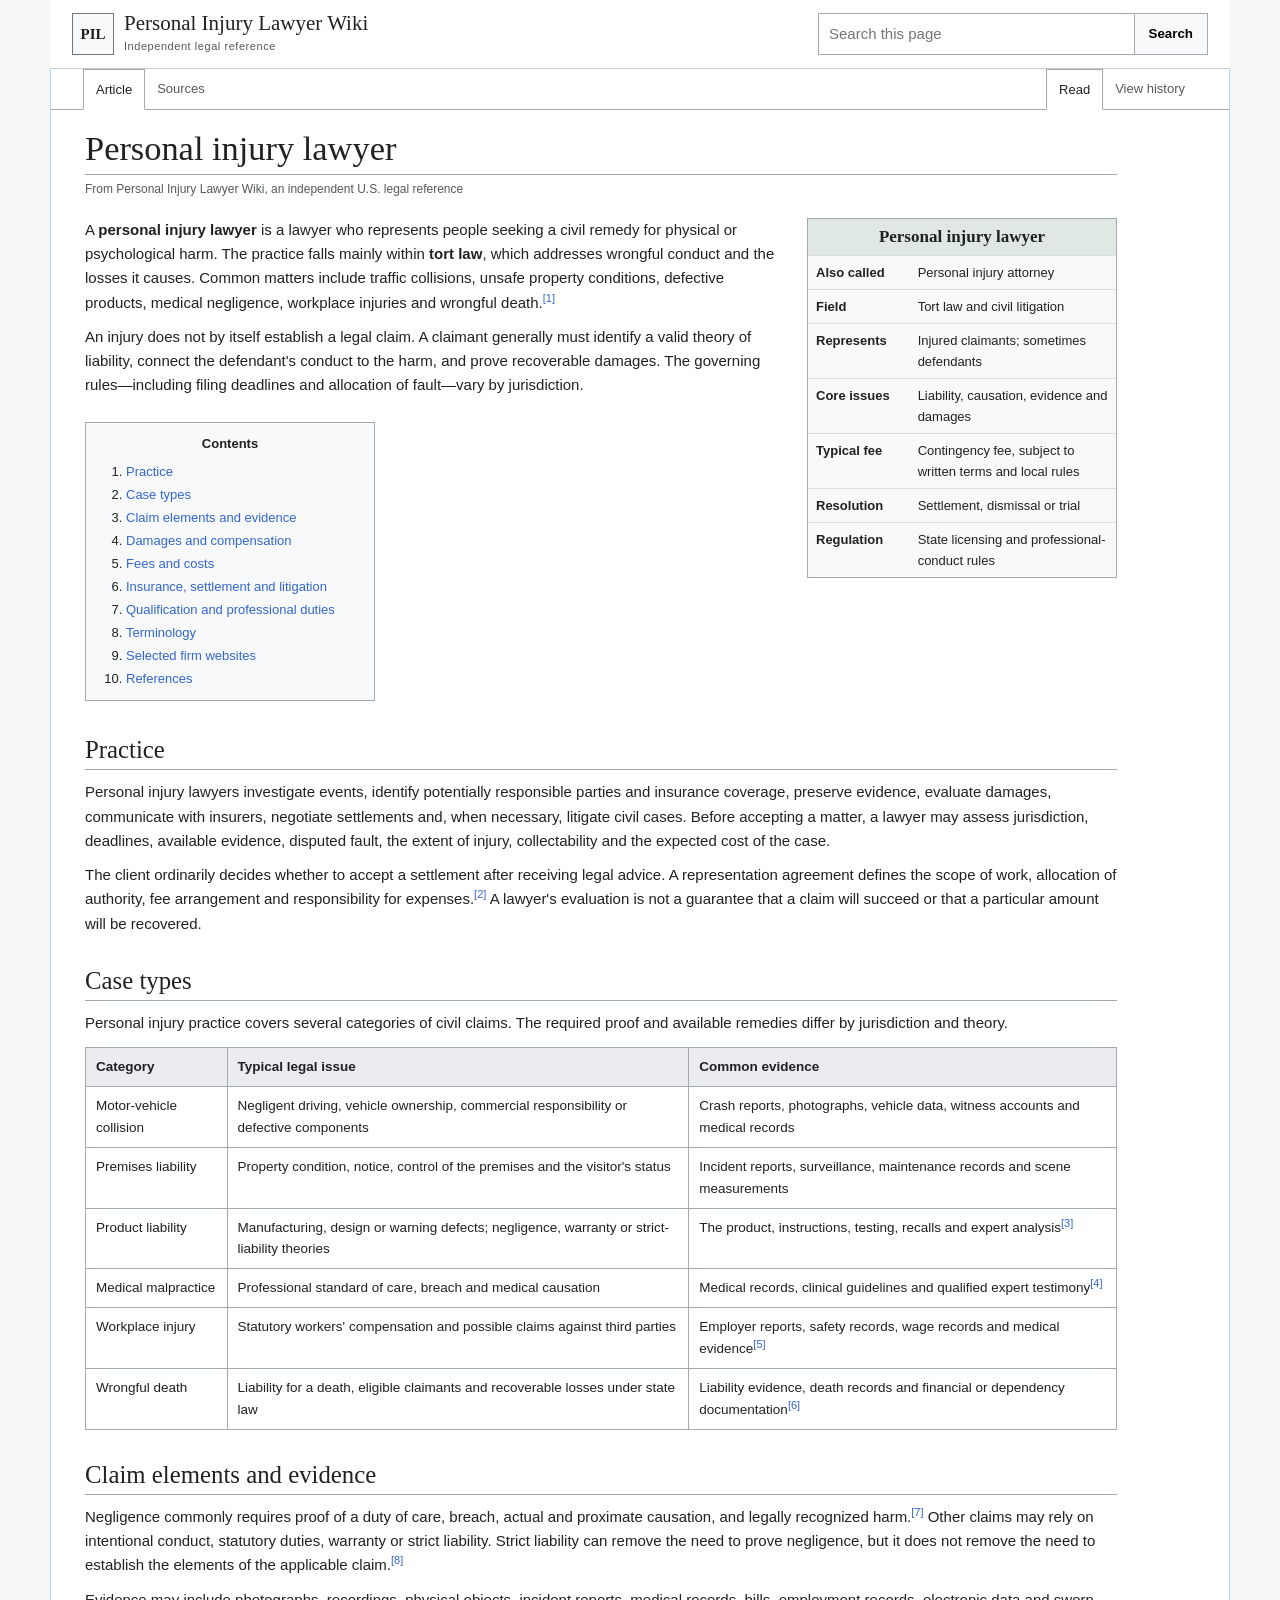
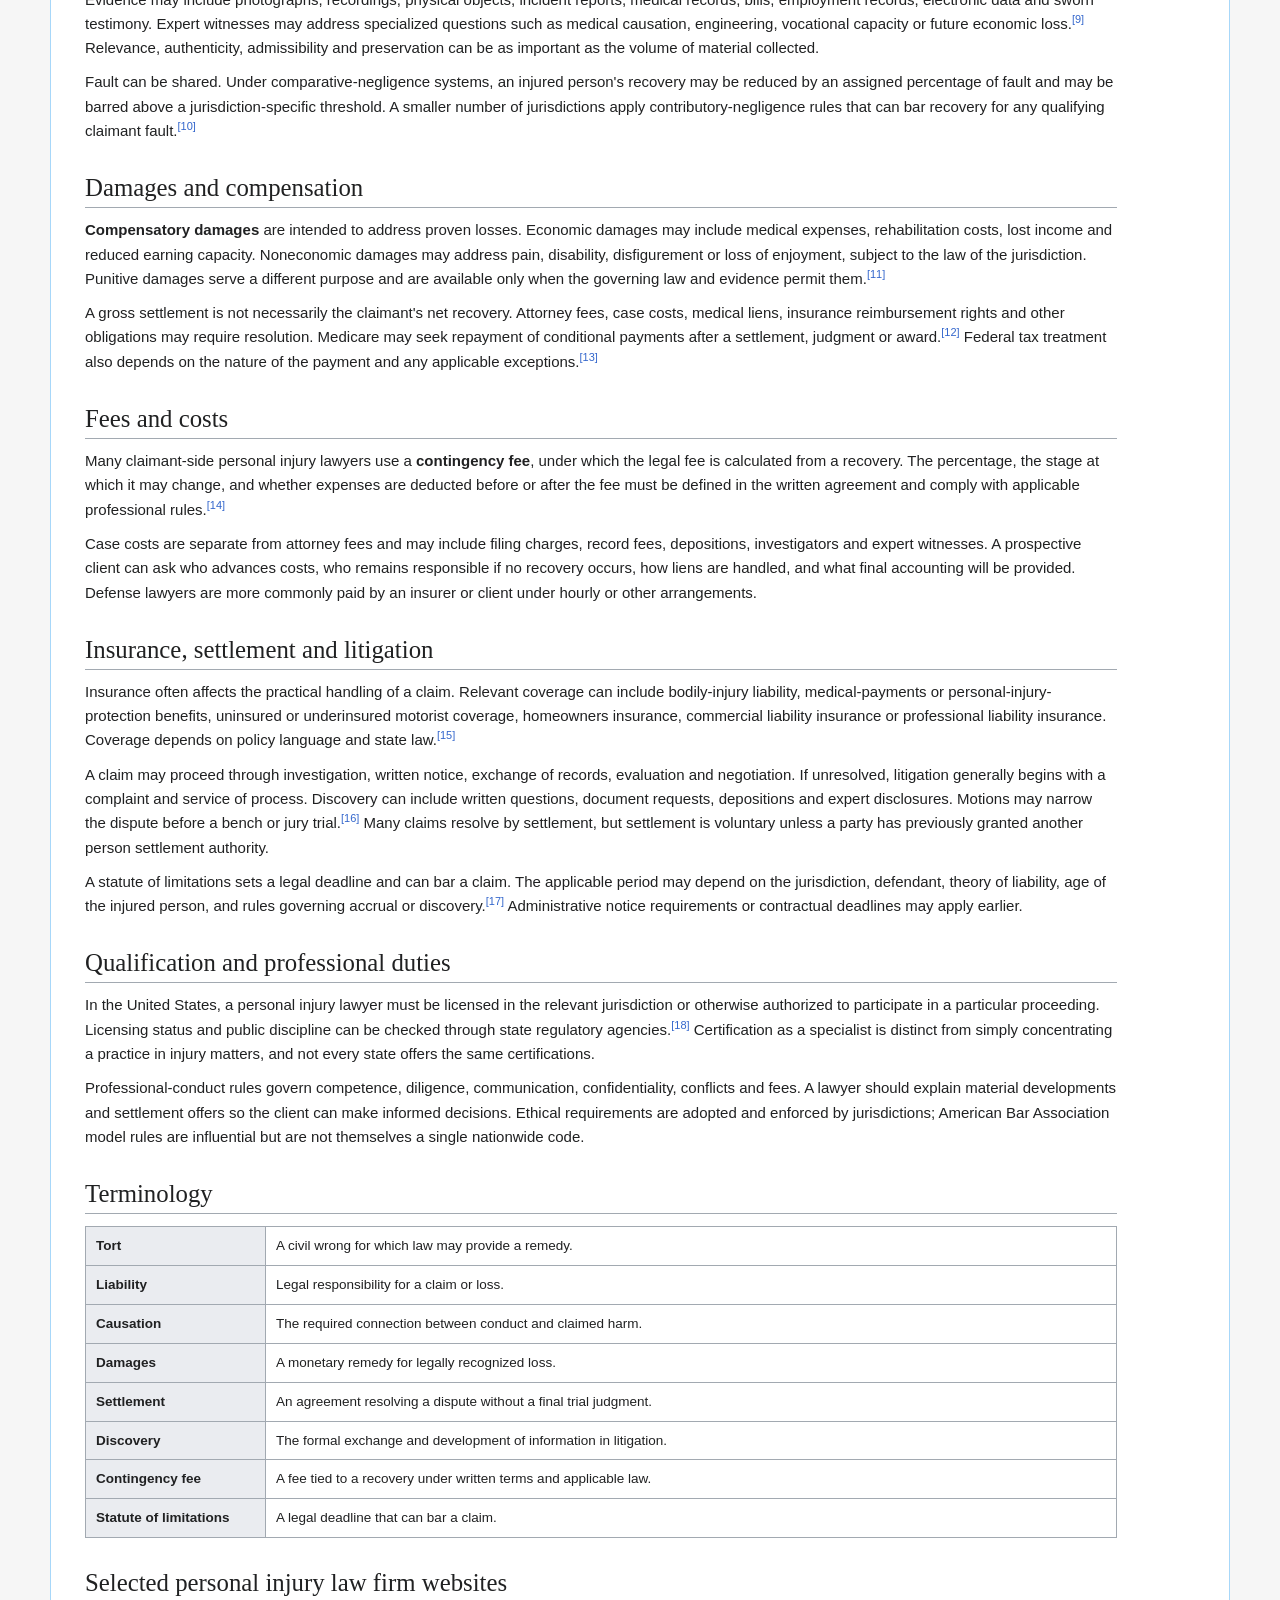
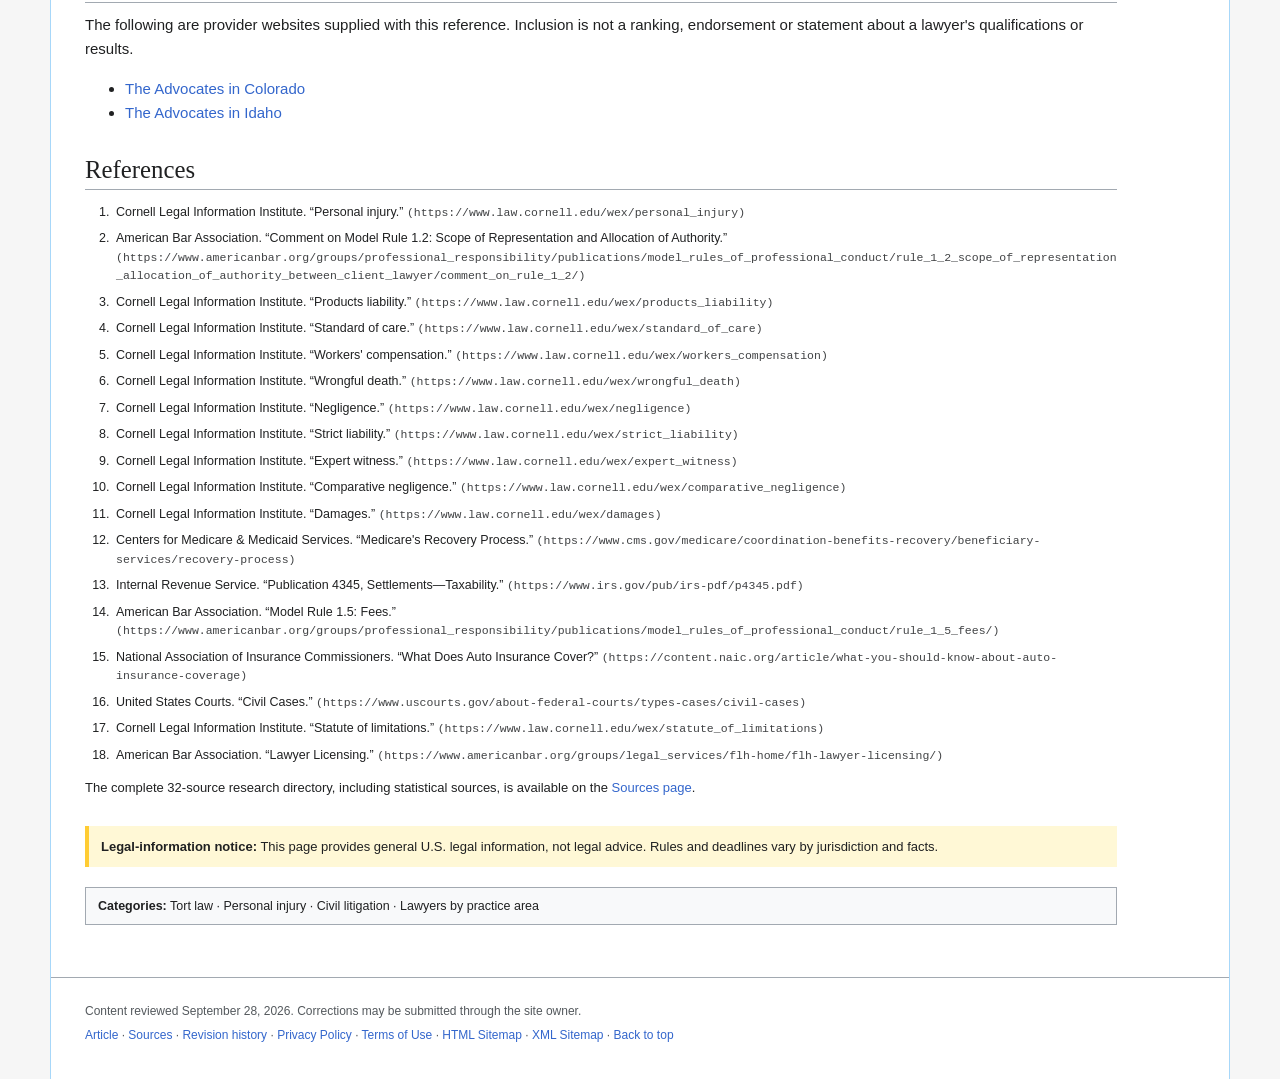
==== commit db31737c: "Add policies and public sitemaps" ====
--- a/index.html
+++ b/index.html
@@ -104,7 +104,7 @@
       <div class="notice"><strong>Legal-information notice:</strong> This page provides general U.S. legal information, not legal advice. Rules and deadlines vary by jurisdiction and facts.</div>
       <div class="categories"><strong>Categories:</strong> <span>Tort law</span> · <span>Personal injury</span> · <span>Civil litigation</span> · <span>Lawyers by practice area</span></div>
     </main>
-    <footer class="site-footer"><p>Content reviewed September 28, 2026. Corrections may be submitted through the site owner.</p><p><a href="/">Article</a> · <a href="/resources/">Sources</a> · <a href="/history/">Revision history</a> · <a href="#top">Back to top</a></p></footer>
+    <footer class="site-footer"><p>Content reviewed September 28, 2026. Corrections may be submitted through the site owner.</p><p><a href="/">Article</a> · <a href="/resources/">Sources</a> · <a href="/history/">Revision history</a> · <a href="/privacy/">Privacy Policy</a> · <a href="/terms/">Terms of Use</a> · <a href="/sitemap/">HTML Sitemap</a> · <a href="/sitemap.xml">XML Sitemap</a> · <a href="#top">Back to top</a></p></footer>
   </div>
   <script src="/assets/wiki.js" defer></script>
 </body>
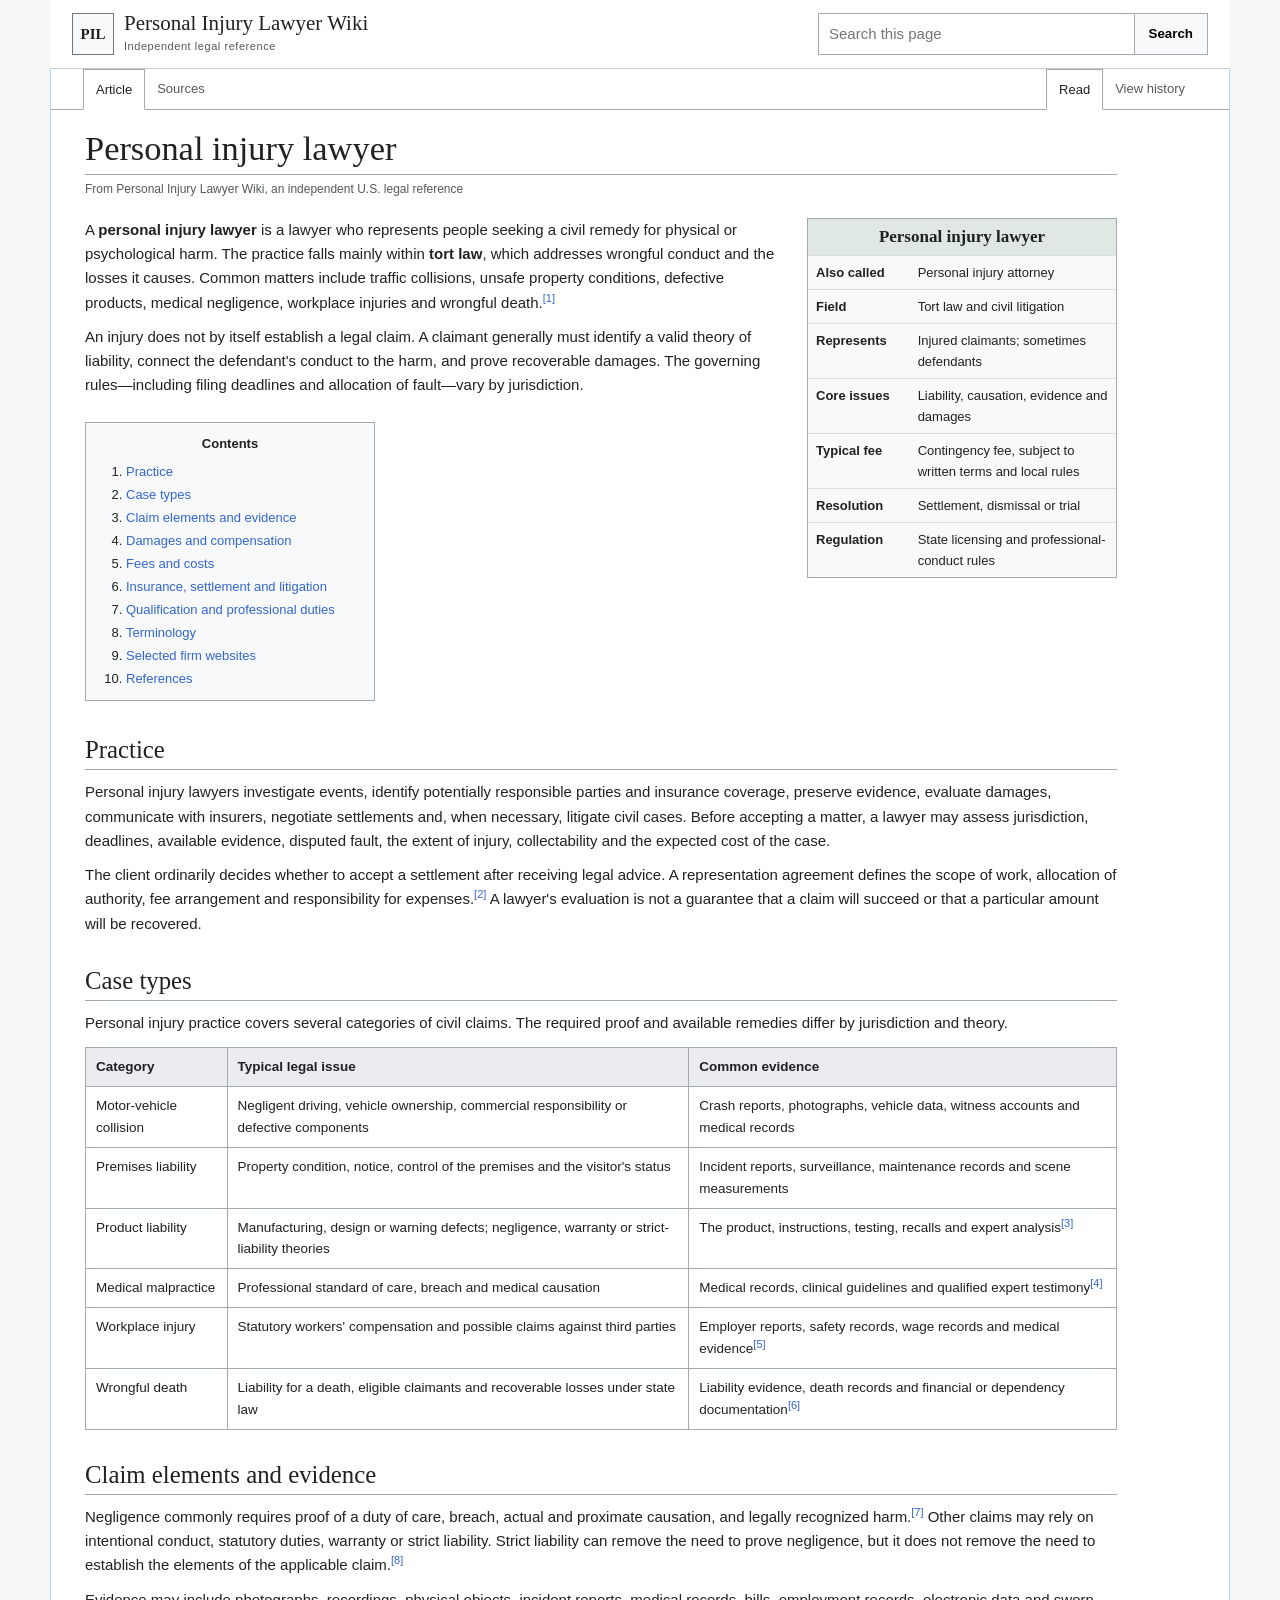
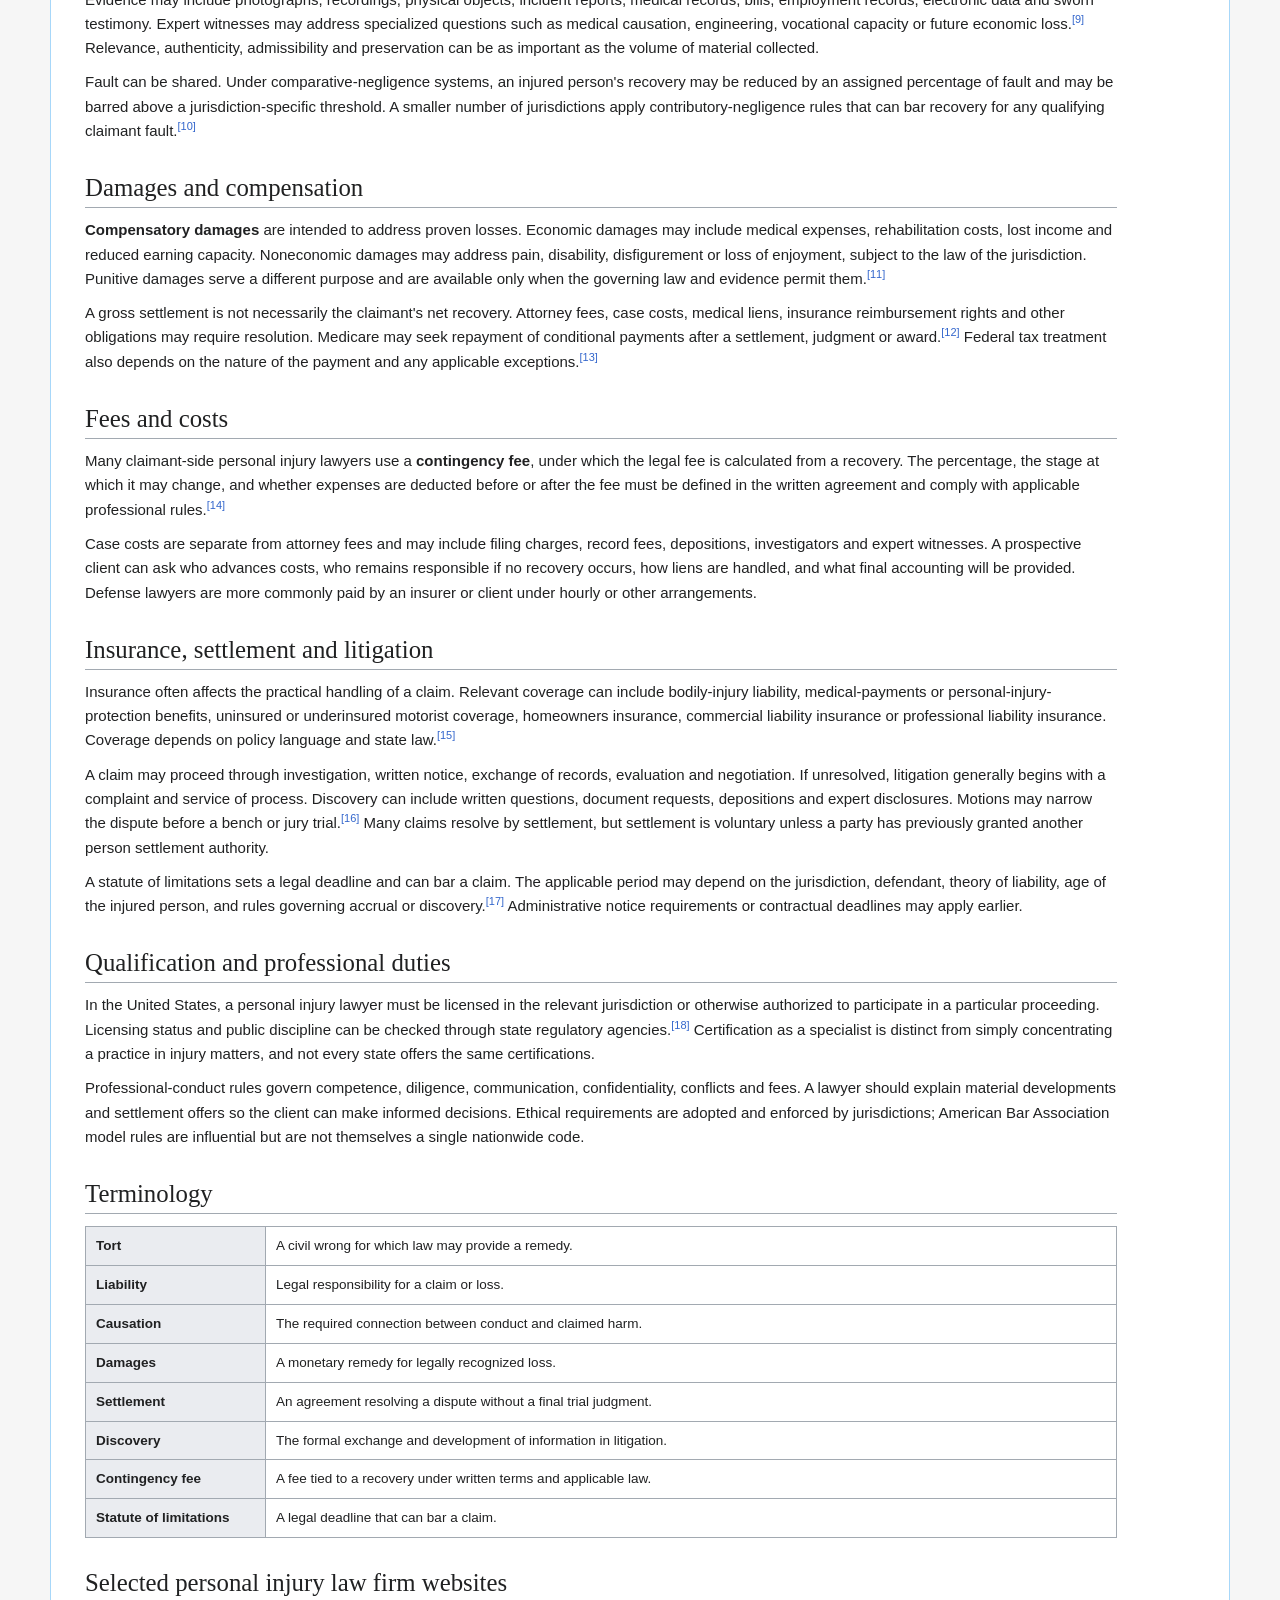
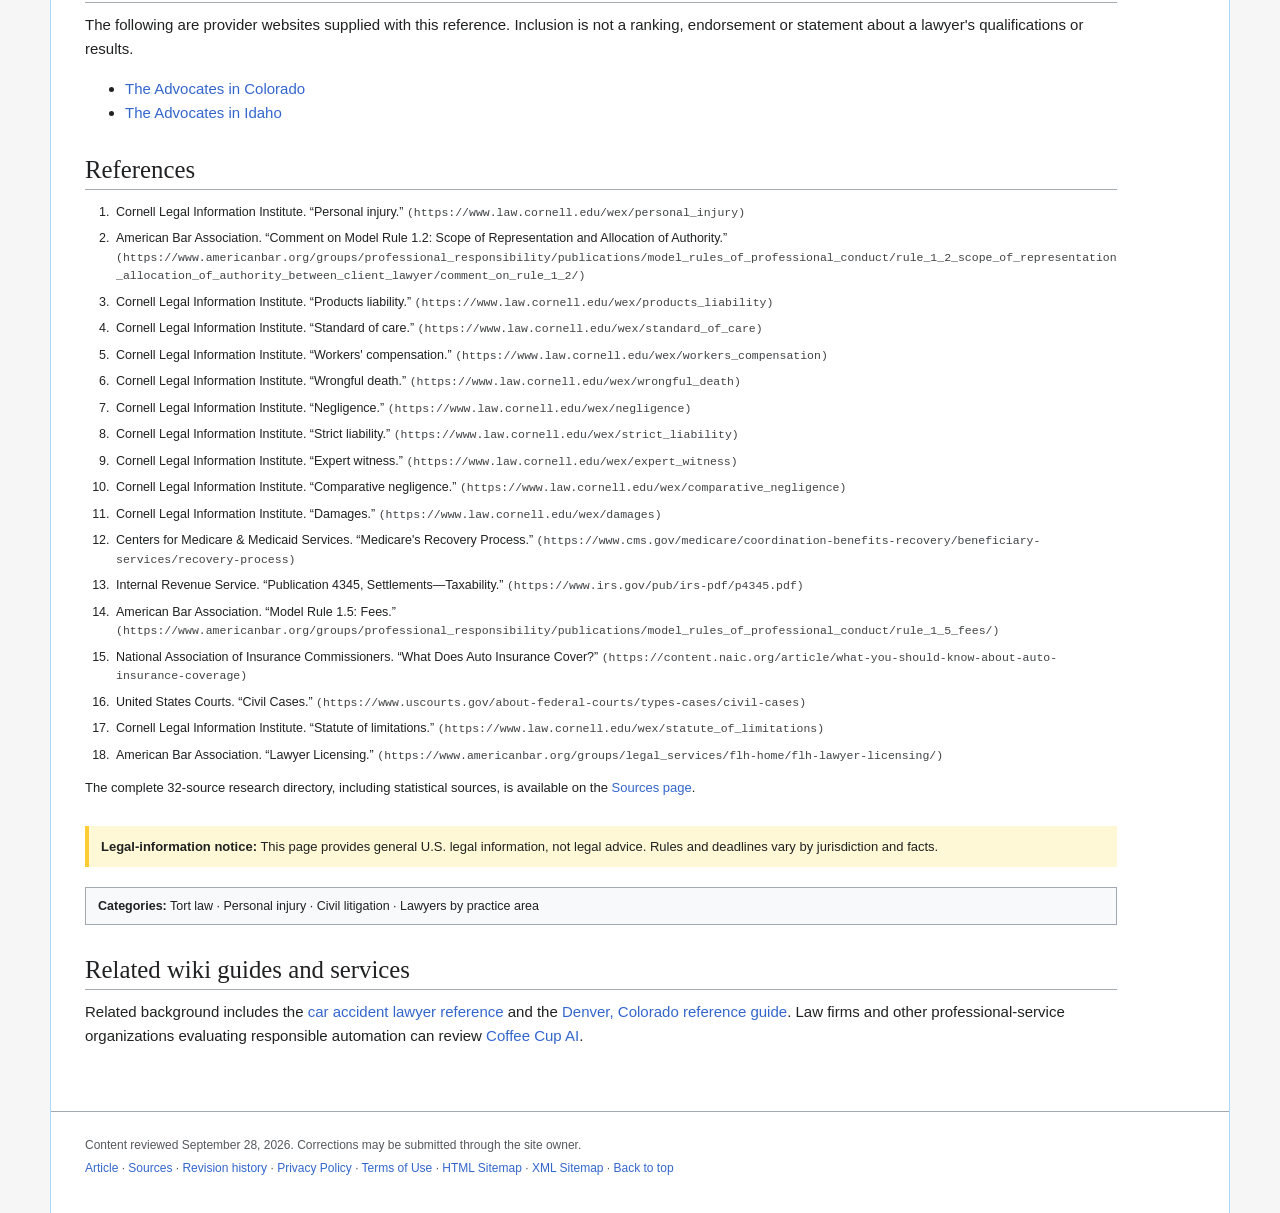
==== commit 4dc5ba21: "Strengthen schema and interlink related wiki resources" ====
--- a/index.html
+++ b/index.html
@@ -9,45 +9,498 @@
   <link rel="canonical" href="https://personalinjurylawyer.wiki/">
   <link rel="icon" href="/assets/favicon.svg" type="image/svg+xml">
   <link rel="stylesheet" href="/assets/styles.css">
-  <script type="application/ld+json">
-  {
-    "@context": "https://schema.org",
-    "@graph": [
-      {"@type":"Organization","@id":"https://personalinjurylawyer.wiki/#publisher","name":"Personal Injury Lawyer Wiki","url":"https://personalinjurylawyer.wiki/"},
-      {"@type":"WebSite","@id":"https://personalinjurylawyer.wiki/#website","url":"https://personalinjurylawyer.wiki/","name":"Personal Injury Lawyer Wiki","publisher":{"@id":"https://personalinjurylawyer.wiki/#publisher"},"inLanguage":"en-US"},
-      {"@type":"WebPage","@id":"https://personalinjurylawyer.wiki/#webpage","url":"https://personalinjurylawyer.wiki/","name":"Personal Injury Lawyer: Practice, Claims, Fees & Damages","description":"A factual guide to personal injury lawyers, tort claims, negligence, evidence, damages, insurance, settlements, contingency fees and U.S. licensing.","isPartOf":{"@id":"https://personalinjurylawyer.wiki/#website"},"about":{"@id":"https://personalinjurylawyer.wiki/#personal-injury-lawyer"},"mainEntity":{"@id":"https://personalinjurylawyer.wiki/#article"},"dateModified":"2026-09-28","inLanguage":"en-US"},
-      {"@type":"Article","@id":"https://personalinjurylawyer.wiki/#article","headline":"Personal injury lawyer","description":"An independent U.S. reference to personal injury practice, claims, negligence, damages, fees and professional duties.","mainEntityOfPage":{"@id":"https://personalinjurylawyer.wiki/#webpage"},"publisher":{"@id":"https://personalinjurylawyer.wiki/#publisher"},"about":{"@id":"https://personalinjurylawyer.wiki/#personal-injury-lawyer"},"mentions":[{"@id":"https://personalinjurylawyer.wiki/#tort-law"},{"@id":"https://personalinjurylawyer.wiki/#negligence"},{"@id":"https://personalinjurylawyer.wiki/#liability"},{"@id":"https://personalinjurylawyer.wiki/#causation"},{"@id":"https://personalinjurylawyer.wiki/#evidence"},{"@id":"https://personalinjurylawyer.wiki/#damages"},{"@id":"https://personalinjurylawyer.wiki/#insurance-claim"},{"@id":"https://personalinjurylawyer.wiki/#settlement"},{"@id":"https://personalinjurylawyer.wiki/#litigation"},{"@id":"https://personalinjurylawyer.wiki/#contingency-fee"},{"@id":"https://personalinjurylawyer.wiki/#statute-of-limitations"}],"datePublished":"2026-09-28","dateModified":"2026-09-28","inLanguage":"en-US"},
-      {"@type":"DefinedTermSet","@id":"https://personalinjurylawyer.wiki/#legal-terms","name":"Personal injury law terminology","url":"https://personalinjurylawyer.wiki/#terminology","hasDefinedTerm":[{"@id":"https://personalinjurylawyer.wiki/#personal-injury-lawyer"},{"@id":"https://personalinjurylawyer.wiki/#tort-law"},{"@id":"https://personalinjurylawyer.wiki/#negligence"},{"@id":"https://personalinjurylawyer.wiki/#duty-of-care"},{"@id":"https://personalinjurylawyer.wiki/#breach"},{"@id":"https://personalinjurylawyer.wiki/#causation"},{"@id":"https://personalinjurylawyer.wiki/#liability"},{"@id":"https://personalinjurylawyer.wiki/#evidence"},{"@id":"https://personalinjurylawyer.wiki/#damages"},{"@id":"https://personalinjurylawyer.wiki/#economic-damages"},{"@id":"https://personalinjurylawyer.wiki/#noneconomic-damages"},{"@id":"https://personalinjurylawyer.wiki/#punitive-damages"},{"@id":"https://personalinjurylawyer.wiki/#insurance-claim"},{"@id":"https://personalinjurylawyer.wiki/#settlement"},{"@id":"https://personalinjurylawyer.wiki/#litigation"},{"@id":"https://personalinjurylawyer.wiki/#discovery"},{"@id":"https://personalinjurylawyer.wiki/#expert-witness"},{"@id":"https://personalinjurylawyer.wiki/#contingency-fee"},{"@id":"https://personalinjurylawyer.wiki/#case-costs"},{"@id":"https://personalinjurylawyer.wiki/#statute-of-limitations"},{"@id":"https://personalinjurylawyer.wiki/#comparative-negligence"},{"@id":"https://personalinjurylawyer.wiki/#strict-liability"},{"@id":"https://personalinjurylawyer.wiki/#product-liability"},{"@id":"https://personalinjurylawyer.wiki/#medical-malpractice"},{"@id":"https://personalinjurylawyer.wiki/#premises-liability"},{"@id":"https://personalinjurylawyer.wiki/#wrongful-death"}]},
-      {"@type":"ItemList","@id":"https://personalinjurylawyer.wiki/#case-types","name":"Common personal injury case types","itemListOrder":"https://schema.org/ItemListUnordered","numberOfItems":6,"itemListElement":[{"@type":"ListItem","position":1,"name":"Motor-vehicle collisions"},{"@type":"ListItem","position":2,"name":"Premises liability"},{"@type":"ListItem","position":3,"name":"Product liability"},{"@type":"ListItem","position":4,"name":"Medical malpractice"},{"@type":"ListItem","position":5,"name":"Workplace injury"},{"@type":"ListItem","position":6,"name":"Wrongful death"}]},
-      {"@type":"DefinedTerm","@id":"https://personalinjurylawyer.wiki/#personal-injury-lawyer","name":"Personal injury lawyer","description":"A lawyer who represents people seeking legal remedies for injury-related harm.","inDefinedTermSet":{"@id":"https://personalinjurylawyer.wiki/#legal-terms"}},
-      {"@type":"DefinedTerm","@id":"https://personalinjurylawyer.wiki/#tort-law","name":"Tort law","description":"Civil law addressing wrongful conduct that causes legally recognized harm.","inDefinedTermSet":{"@id":"https://personalinjurylawyer.wiki/#legal-terms"}},
-      {"@type":"DefinedTerm","@id":"https://personalinjurylawyer.wiki/#negligence","name":"Negligence","description":"Failure to use the level of care required by the circumstances.","inDefinedTermSet":{"@id":"https://personalinjurylawyer.wiki/#legal-terms"}},
-      {"@type":"DefinedTerm","@id":"https://personalinjurylawyer.wiki/#duty-of-care","name":"Duty of care","description":"A legal obligation to conform to an applicable standard of conduct.","inDefinedTermSet":{"@id":"https://personalinjurylawyer.wiki/#legal-terms"}},
-      {"@type":"DefinedTerm","@id":"https://personalinjurylawyer.wiki/#breach","name":"Breach","description":"Conduct that falls below an applicable legal standard.","inDefinedTermSet":{"@id":"https://personalinjurylawyer.wiki/#legal-terms"}},
-      {"@type":"DefinedTerm","@id":"https://personalinjurylawyer.wiki/#causation","name":"Causation","description":"The required connection between conduct and claimed harm.","inDefinedTermSet":{"@id":"https://personalinjurylawyer.wiki/#legal-terms"}},
-      {"@type":"DefinedTerm","@id":"https://personalinjurylawyer.wiki/#liability","name":"Liability","description":"Legal responsibility for a claim or loss.","inDefinedTermSet":{"@id":"https://personalinjurylawyer.wiki/#legal-terms"}},
-      {"@type":"DefinedTerm","@id":"https://personalinjurylawyer.wiki/#evidence","name":"Evidence","description":"Testimony, documents, objects or other material used to establish facts.","inDefinedTermSet":{"@id":"https://personalinjurylawyer.wiki/#legal-terms"}},
-      {"@type":"DefinedTerm","@id":"https://personalinjurylawyer.wiki/#damages","name":"Damages","description":"A monetary remedy for legally recognized loss.","inDefinedTermSet":{"@id":"https://personalinjurylawyer.wiki/#legal-terms"}},
-      {"@type":"DefinedTerm","@id":"https://personalinjurylawyer.wiki/#economic-damages","name":"Economic damages","description":"Documentable financial losses such as medical expense and lost income.","inDefinedTermSet":{"@id":"https://personalinjurylawyer.wiki/#legal-terms"}},
-      {"@type":"DefinedTerm","@id":"https://personalinjurylawyer.wiki/#noneconomic-damages","name":"Noneconomic damages","description":"Nonfinancial harms such as pain, impairment or loss of enjoyment.","inDefinedTermSet":{"@id":"https://personalinjurylawyer.wiki/#legal-terms"}},
-      {"@type":"DefinedTerm","@id":"https://personalinjurylawyer.wiki/#punitive-damages","name":"Punitive damages","description":"Damages intended to punish and deter qualifying misconduct where authorized.","inDefinedTermSet":{"@id":"https://personalinjurylawyer.wiki/#legal-terms"}},
-      {"@type":"DefinedTerm","@id":"https://personalinjurylawyer.wiki/#insurance-claim","name":"Insurance claim","description":"A request for benefits or payment under an insurance policy.","inDefinedTermSet":{"@id":"https://personalinjurylawyer.wiki/#legal-terms"}},
-      {"@type":"DefinedTerm","@id":"https://personalinjurylawyer.wiki/#settlement","name":"Settlement","description":"An agreement resolving a dispute without a final trial judgment.","inDefinedTermSet":{"@id":"https://personalinjurylawyer.wiki/#legal-terms"}},
-      {"@type":"DefinedTerm","@id":"https://personalinjurylawyer.wiki/#litigation","name":"Litigation","description":"The process of resolving a dispute through a court proceeding.","inDefinedTermSet":{"@id":"https://personalinjurylawyer.wiki/#legal-terms"}},
-      {"@type":"DefinedTerm","@id":"https://personalinjurylawyer.wiki/#discovery","name":"Discovery","description":"The formal exchange and development of information in litigation.","inDefinedTermSet":{"@id":"https://personalinjurylawyer.wiki/#legal-terms"}},
-      {"@type":"DefinedTerm","@id":"https://personalinjurylawyer.wiki/#expert-witness","name":"Expert witness","description":"A witness qualified to offer opinion evidence based on specialized knowledge.","inDefinedTermSet":{"@id":"https://personalinjurylawyer.wiki/#legal-terms"}},
-      {"@type":"DefinedTerm","@id":"https://personalinjurylawyer.wiki/#contingency-fee","name":"Contingency fee","description":"A fee tied to a recovery under a written agreement and applicable law.","inDefinedTermSet":{"@id":"https://personalinjurylawyer.wiki/#legal-terms"}},
-      {"@type":"DefinedTerm","@id":"https://personalinjurylawyer.wiki/#case-costs","name":"Case costs","description":"Expenses associated with investigating and litigating a claim.","inDefinedTermSet":{"@id":"https://personalinjurylawyer.wiki/#legal-terms"}},
-      {"@type":"DefinedTerm","@id":"https://personalinjurylawyer.wiki/#statute-of-limitations","name":"Statute of limitations","description":"A legal deadline that can bar a claim after a defined period.","inDefinedTermSet":{"@id":"https://personalinjurylawyer.wiki/#legal-terms"}},
-      {"@type":"DefinedTerm","@id":"https://personalinjurylawyer.wiki/#comparative-negligence","name":"Comparative negligence","description":"A doctrine allocating fault and potentially reducing recovery.","inDefinedTermSet":{"@id":"https://personalinjurylawyer.wiki/#legal-terms"}},
-      {"@type":"DefinedTerm","@id":"https://personalinjurylawyer.wiki/#strict-liability","name":"Strict liability","description":"Liability that may apply without proof of negligence when legal elements are met.","inDefinedTermSet":{"@id":"https://personalinjurylawyer.wiki/#legal-terms"}},
-      {"@type":"DefinedTerm","@id":"https://personalinjurylawyer.wiki/#product-liability","name":"Product liability","description":"Claims involving alleged defects in manufacture, design or warnings.","inDefinedTermSet":{"@id":"https://personalinjurylawyer.wiki/#legal-terms"}},
-      {"@type":"DefinedTerm","@id":"https://personalinjurylawyer.wiki/#medical-malpractice","name":"Medical malpractice","description":"A professional-negligence claim involving medical care.","inDefinedTermSet":{"@id":"https://personalinjurylawyer.wiki/#legal-terms"}},
-      {"@type":"DefinedTerm","@id":"https://personalinjurylawyer.wiki/#premises-liability","name":"Premises liability","description":"Liability arising from conditions or activities on real property.","inDefinedTermSet":{"@id":"https://personalinjurylawyer.wiki/#legal-terms"}},
-      {"@type":"DefinedTerm","@id":"https://personalinjurylawyer.wiki/#wrongful-death","name":"Wrongful death","description":"A civil claim authorized for a death caused by legally wrongful conduct.","inDefinedTermSet":{"@id":"https://personalinjurylawyer.wiki/#legal-terms"}}
-    ]
-  }
-  </script>
+  <script type="application/ld+json">{
+  "@context": "https://schema.org",
+  "@graph": [
+    {
+      "@type": "Organization",
+      "@id": "https://personalinjurylawyer.wiki/#publisher",
+      "name": "Personal Injury Lawyer Wiki",
+      "url": "https://personalinjurylawyer.wiki/"
+    },
+    {
+      "@type": "WebSite",
+      "@id": "https://personalinjurylawyer.wiki/#website",
+      "url": "https://personalinjurylawyer.wiki/",
+      "name": "Personal Injury Lawyer Wiki",
+      "publisher": {
+        "@id": "https://personalinjurylawyer.wiki/#publisher"
+      },
+      "inLanguage": "en-US"
+    },
+    {
+      "@type": "WebPage",
+      "@id": "https://personalinjurylawyer.wiki/#webpage",
+      "url": "https://personalinjurylawyer.wiki/",
+      "name": "Personal Injury Lawyer: Practice, Claims, Fees & Damages",
+      "description": "A factual guide to personal injury lawyers, tort claims, negligence, evidence, damages, insurance, settlements, contingency fees and U.S. licensing.",
+      "isPartOf": {
+        "@id": "https://personalinjurylawyer.wiki/#website"
+      },
+      "about": {
+        "@id": "https://personalinjurylawyer.wiki/#personal-injury-lawyer"
+      },
+      "mainEntity": {
+        "@id": "https://personalinjurylawyer.wiki/#article"
+      },
+      "dateModified": "2026-10-26",
+      "inLanguage": "en-US",
+      "breadcrumb": {
+        "@id": "https://personalinjurylawyer.wiki/#breadcrumb"
+      },
+      "relatedLink": [
+        "https://caraccidentlawyer.wiki/",
+        "https://denvercolorado.wiki/",
+        "https://coffeecupai.com/"
+      ]
+    },
+    {
+      "@type": "Article",
+      "@id": "https://personalinjurylawyer.wiki/#article",
+      "headline": "Personal injury lawyer",
+      "description": "An independent U.S. reference to personal injury practice, claims, negligence, damages, fees and professional duties.",
+      "mainEntityOfPage": {
+        "@id": "https://personalinjurylawyer.wiki/#webpage"
+      },
+      "publisher": {
+        "@id": "https://personalinjurylawyer.wiki/#publisher"
+      },
+      "about": {
+        "@id": "https://personalinjurylawyer.wiki/#personal-injury-lawyer"
+      },
+      "mentions": [
+        {
+          "@id": "https://personalinjurylawyer.wiki/#tort-law"
+        },
+        {
+          "@id": "https://personalinjurylawyer.wiki/#negligence"
+        },
+        {
+          "@id": "https://personalinjurylawyer.wiki/#liability"
+        },
+        {
+          "@id": "https://personalinjurylawyer.wiki/#causation"
+        },
+        {
+          "@id": "https://personalinjurylawyer.wiki/#evidence"
+        },
+        {
+          "@id": "https://personalinjurylawyer.wiki/#damages"
+        },
+        {
+          "@id": "https://personalinjurylawyer.wiki/#insurance-claim"
+        },
+        {
+          "@id": "https://personalinjurylawyer.wiki/#settlement"
+        },
+        {
+          "@id": "https://personalinjurylawyer.wiki/#litigation"
+        },
+        {
+          "@id": "https://personalinjurylawyer.wiki/#contingency-fee"
+        },
+        {
+          "@id": "https://personalinjurylawyer.wiki/#statute-of-limitations"
+        },
+        {
+          "@id": "https://coffeecupai.com/#organization"
+        }
+      ],
+      "datePublished": "2026-09-28",
+      "dateModified": "2026-10-26",
+      "inLanguage": "en-US",
+      "author": {
+        "@id": "https://personalinjurylawyer.wiki/#publisher"
+      },
+      "hasPart": [
+        {
+          "@id": "https://personalinjurylawyer.wiki/#case-types"
+        },
+        {
+          "@id": "https://personalinjurylawyer.wiki/#legal-terms"
+        }
+      ]
+    },
+    {
+      "@type": "DefinedTermSet",
+      "@id": "https://personalinjurylawyer.wiki/#legal-terms",
+      "name": "Personal injury law terminology",
+      "url": "https://personalinjurylawyer.wiki/#terminology",
+      "hasDefinedTerm": [
+        {
+          "@id": "https://personalinjurylawyer.wiki/#personal-injury-lawyer"
+        },
+        {
+          "@id": "https://personalinjurylawyer.wiki/#tort-law"
+        },
+        {
+          "@id": "https://personalinjurylawyer.wiki/#negligence"
+        },
+        {
+          "@id": "https://personalinjurylawyer.wiki/#duty-of-care"
+        },
+        {
+          "@id": "https://personalinjurylawyer.wiki/#breach"
+        },
+        {
+          "@id": "https://personalinjurylawyer.wiki/#causation"
+        },
+        {
+          "@id": "https://personalinjurylawyer.wiki/#liability"
+        },
+        {
+          "@id": "https://personalinjurylawyer.wiki/#evidence"
+        },
+        {
+          "@id": "https://personalinjurylawyer.wiki/#damages"
+        },
+        {
+          "@id": "https://personalinjurylawyer.wiki/#economic-damages"
+        },
+        {
+          "@id": "https://personalinjurylawyer.wiki/#noneconomic-damages"
+        },
+        {
+          "@id": "https://personalinjurylawyer.wiki/#punitive-damages"
+        },
+        {
+          "@id": "https://personalinjurylawyer.wiki/#insurance-claim"
+        },
+        {
+          "@id": "https://personalinjurylawyer.wiki/#settlement"
+        },
+        {
+          "@id": "https://personalinjurylawyer.wiki/#litigation"
+        },
+        {
+          "@id": "https://personalinjurylawyer.wiki/#discovery"
+        },
+        {
+          "@id": "https://personalinjurylawyer.wiki/#expert-witness"
+        },
+        {
+          "@id": "https://personalinjurylawyer.wiki/#contingency-fee"
+        },
+        {
+          "@id": "https://personalinjurylawyer.wiki/#case-costs"
+        },
+        {
+          "@id": "https://personalinjurylawyer.wiki/#statute-of-limitations"
+        },
+        {
+          "@id": "https://personalinjurylawyer.wiki/#comparative-negligence"
+        },
+        {
+          "@id": "https://personalinjurylawyer.wiki/#strict-liability"
+        },
+        {
+          "@id": "https://personalinjurylawyer.wiki/#product-liability"
+        },
+        {
+          "@id": "https://personalinjurylawyer.wiki/#medical-malpractice"
+        },
+        {
+          "@id": "https://personalinjurylawyer.wiki/#premises-liability"
+        },
+        {
+          "@id": "https://personalinjurylawyer.wiki/#wrongful-death"
+        }
+      ]
+    },
+    {
+      "@type": "ItemList",
+      "@id": "https://personalinjurylawyer.wiki/#case-types",
+      "name": "Common personal injury case types",
+      "itemListOrder": "https://schema.org/ItemListUnordered",
+      "numberOfItems": 6,
+      "itemListElement": [
+        {
+          "@type": "ListItem",
+          "position": 1,
+          "name": "Motor-vehicle collisions"
+        },
+        {
+          "@type": "ListItem",
+          "position": 2,
+          "name": "Premises liability"
+        },
+        {
+          "@type": "ListItem",
+          "position": 3,
+          "name": "Product liability"
+        },
+        {
+          "@type": "ListItem",
+          "position": 4,
+          "name": "Medical malpractice"
+        },
+        {
+          "@type": "ListItem",
+          "position": 5,
+          "name": "Workplace injury"
+        },
+        {
+          "@type": "ListItem",
+          "position": 6,
+          "name": "Wrongful death"
+        }
+      ]
+    },
+    {
+      "@type": "DefinedTerm",
+      "@id": "https://personalinjurylawyer.wiki/#personal-injury-lawyer",
+      "name": "Personal injury lawyer",
+      "description": "A lawyer who represents people seeking legal remedies for injury-related harm.",
+      "inDefinedTermSet": {
+        "@id": "https://personalinjurylawyer.wiki/#legal-terms"
+      }
+    },
+    {
+      "@type": "DefinedTerm",
+      "@id": "https://personalinjurylawyer.wiki/#tort-law",
+      "name": "Tort law",
+      "description": "Civil law addressing wrongful conduct that causes legally recognized harm.",
+      "inDefinedTermSet": {
+        "@id": "https://personalinjurylawyer.wiki/#legal-terms"
+      }
+    },
+    {
+      "@type": "DefinedTerm",
+      "@id": "https://personalinjurylawyer.wiki/#negligence",
+      "name": "Negligence",
+      "description": "Failure to use the level of care required by the circumstances.",
+      "inDefinedTermSet": {
+        "@id": "https://personalinjurylawyer.wiki/#legal-terms"
+      }
+    },
+    {
+      "@type": "DefinedTerm",
+      "@id": "https://personalinjurylawyer.wiki/#duty-of-care",
+      "name": "Duty of care",
+      "description": "A legal obligation to conform to an applicable standard of conduct.",
+      "inDefinedTermSet": {
+        "@id": "https://personalinjurylawyer.wiki/#legal-terms"
+      }
+    },
+    {
+      "@type": "DefinedTerm",
+      "@id": "https://personalinjurylawyer.wiki/#breach",
+      "name": "Breach",
+      "description": "Conduct that falls below an applicable legal standard.",
+      "inDefinedTermSet": {
+        "@id": "https://personalinjurylawyer.wiki/#legal-terms"
+      }
+    },
+    {
+      "@type": "DefinedTerm",
+      "@id": "https://personalinjurylawyer.wiki/#causation",
+      "name": "Causation",
+      "description": "The required connection between conduct and claimed harm.",
+      "inDefinedTermSet": {
+        "@id": "https://personalinjurylawyer.wiki/#legal-terms"
+      }
+    },
+    {
+      "@type": "DefinedTerm",
+      "@id": "https://personalinjurylawyer.wiki/#liability",
+      "name": "Liability",
+      "description": "Legal responsibility for a claim or loss.",
+      "inDefinedTermSet": {
+        "@id": "https://personalinjurylawyer.wiki/#legal-terms"
+      }
+    },
+    {
+      "@type": "DefinedTerm",
+      "@id": "https://personalinjurylawyer.wiki/#evidence",
+      "name": "Evidence",
+      "description": "Testimony, documents, objects or other material used to establish facts.",
+      "inDefinedTermSet": {
+        "@id": "https://personalinjurylawyer.wiki/#legal-terms"
+      }
+    },
+    {
+      "@type": "DefinedTerm",
+      "@id": "https://personalinjurylawyer.wiki/#damages",
+      "name": "Damages",
+      "description": "A monetary remedy for legally recognized loss.",
+      "inDefinedTermSet": {
+        "@id": "https://personalinjurylawyer.wiki/#legal-terms"
+      }
+    },
+    {
+      "@type": "DefinedTerm",
+      "@id": "https://personalinjurylawyer.wiki/#economic-damages",
+      "name": "Economic damages",
+      "description": "Documentable financial losses such as medical expense and lost income.",
+      "inDefinedTermSet": {
+        "@id": "https://personalinjurylawyer.wiki/#legal-terms"
+      }
+    },
+    {
+      "@type": "DefinedTerm",
+      "@id": "https://personalinjurylawyer.wiki/#noneconomic-damages",
+      "name": "Noneconomic damages",
+      "description": "Nonfinancial harms such as pain, impairment or loss of enjoyment.",
+      "inDefinedTermSet": {
+        "@id": "https://personalinjurylawyer.wiki/#legal-terms"
+      }
+    },
+    {
+      "@type": "DefinedTerm",
+      "@id": "https://personalinjurylawyer.wiki/#punitive-damages",
+      "name": "Punitive damages",
+      "description": "Damages intended to punish and deter qualifying misconduct where authorized.",
+      "inDefinedTermSet": {
+        "@id": "https://personalinjurylawyer.wiki/#legal-terms"
+      }
+    },
+    {
+      "@type": "DefinedTerm",
+      "@id": "https://personalinjurylawyer.wiki/#insurance-claim",
+      "name": "Insurance claim",
+      "description": "A request for benefits or payment under an insurance policy.",
+      "inDefinedTermSet": {
+        "@id": "https://personalinjurylawyer.wiki/#legal-terms"
+      }
+    },
+    {
+      "@type": "DefinedTerm",
+      "@id": "https://personalinjurylawyer.wiki/#settlement",
+      "name": "Settlement",
+      "description": "An agreement resolving a dispute without a final trial judgment.",
+      "inDefinedTermSet": {
+        "@id": "https://personalinjurylawyer.wiki/#legal-terms"
+      }
+    },
+    {
+      "@type": "DefinedTerm",
+      "@id": "https://personalinjurylawyer.wiki/#litigation",
+      "name": "Litigation",
+      "description": "The process of resolving a dispute through a court proceeding.",
+      "inDefinedTermSet": {
+        "@id": "https://personalinjurylawyer.wiki/#legal-terms"
+      }
+    },
+    {
+      "@type": "DefinedTerm",
+      "@id": "https://personalinjurylawyer.wiki/#discovery",
+      "name": "Discovery",
+      "description": "The formal exchange and development of information in litigation.",
+      "inDefinedTermSet": {
+        "@id": "https://personalinjurylawyer.wiki/#legal-terms"
+      }
+    },
+    {
+      "@type": "DefinedTerm",
+      "@id": "https://personalinjurylawyer.wiki/#expert-witness",
+      "name": "Expert witness",
+      "description": "A witness qualified to offer opinion evidence based on specialized knowledge.",
+      "inDefinedTermSet": {
+        "@id": "https://personalinjurylawyer.wiki/#legal-terms"
+      }
+    },
+    {
+      "@type": "DefinedTerm",
+      "@id": "https://personalinjurylawyer.wiki/#contingency-fee",
+      "name": "Contingency fee",
+      "description": "A fee tied to a recovery under a written agreement and applicable law.",
+      "inDefinedTermSet": {
+        "@id": "https://personalinjurylawyer.wiki/#legal-terms"
+      }
+    },
+    {
+      "@type": "DefinedTerm",
+      "@id": "https://personalinjurylawyer.wiki/#case-costs",
+      "name": "Case costs",
+      "description": "Expenses associated with investigating and litigating a claim.",
+      "inDefinedTermSet": {
+        "@id": "https://personalinjurylawyer.wiki/#legal-terms"
+      }
+    },
+    {
+      "@type": "DefinedTerm",
+      "@id": "https://personalinjurylawyer.wiki/#statute-of-limitations",
+      "name": "Statute of limitations",
+      "description": "A legal deadline that can bar a claim after a defined period.",
+      "inDefinedTermSet": {
+        "@id": "https://personalinjurylawyer.wiki/#legal-terms"
+      }
+    },
+    {
+      "@type": "DefinedTerm",
+      "@id": "https://personalinjurylawyer.wiki/#comparative-negligence",
+      "name": "Comparative negligence",
+      "description": "A doctrine allocating fault and potentially reducing recovery.",
+      "inDefinedTermSet": {
+        "@id": "https://personalinjurylawyer.wiki/#legal-terms"
+      }
+    },
+    {
+      "@type": "DefinedTerm",
+      "@id": "https://personalinjurylawyer.wiki/#strict-liability",
+      "name": "Strict liability",
+      "description": "Liability that may apply without proof of negligence when legal elements are met.",
+      "inDefinedTermSet": {
+        "@id": "https://personalinjurylawyer.wiki/#legal-terms"
+      }
+    },
+    {
+      "@type": "DefinedTerm",
+      "@id": "https://personalinjurylawyer.wiki/#product-liability",
+      "name": "Product liability",
+      "description": "Claims involving alleged defects in manufacture, design or warnings.",
+      "inDefinedTermSet": {
+        "@id": "https://personalinjurylawyer.wiki/#legal-terms"
+      }
+    },
+    {
+      "@type": "DefinedTerm",
+      "@id": "https://personalinjurylawyer.wiki/#medical-malpractice",
+      "name": "Medical malpractice",
+      "description": "A professional-negligence claim involving medical care.",
+      "inDefinedTermSet": {
+        "@id": "https://personalinjurylawyer.wiki/#legal-terms"
+      }
+    },
+    {
+      "@type": "DefinedTerm",
+      "@id": "https://personalinjurylawyer.wiki/#premises-liability",
+      "name": "Premises liability",
+      "description": "Liability arising from conditions or activities on real property.",
+      "inDefinedTermSet": {
+        "@id": "https://personalinjurylawyer.wiki/#legal-terms"
+      }
+    },
+    {
+      "@type": "DefinedTerm",
+      "@id": "https://personalinjurylawyer.wiki/#wrongful-death",
+      "name": "Wrongful death",
+      "description": "A civil claim authorized for a death caused by legally wrongful conduct.",
+      "inDefinedTermSet": {
+        "@id": "https://personalinjurylawyer.wiki/#legal-terms"
+      }
+    },
+    {
+      "@type": "BreadcrumbList",
+      "@id": "https://personalinjurylawyer.wiki/#breadcrumb",
+      "itemListElement": [
+        {
+          "@type": "ListItem",
+          "position": 1,
+          "name": "Personal Injury Lawyer Wiki",
+          "item": "https://personalinjurylawyer.wiki/"
+        }
+      ]
+    },
+    {
+      "@type": "Organization",
+      "@id": "https://coffeecupai.com/#organization",
+      "name": "Coffee Cup AI",
+      "url": "https://coffeecupai.com/",
+      "description": "An external AI consulting and strategy resource referenced in the related resources section."
+    }
+  ]
+}</script>
 </head>
 <body id="top">
   <header class="site-header">
@@ -103,7 +556,9 @@
       </ol><p class="more-sources">The complete 32-source research directory, including statistical sources, is available on the <a href="/resources/">Sources page</a>.</p></section>
       <div class="notice"><strong>Legal-information notice:</strong> This page provides general U.S. legal information, not legal advice. Rules and deadlines vary by jurisdiction and facts.</div>
       <div class="categories"><strong>Categories:</strong> <span>Tort law</span> · <span>Personal injury</span> · <span>Civil litigation</span> · <span>Lawyers by practice area</span></div>
-    </main>
+
+<section id="related-resources" aria-labelledby="related-resources-heading"><h2 id="related-resources-heading">Related wiki guides and services</h2><p>Related background includes the <a href="https://caraccidentlawyer.wiki/">car accident lawyer reference</a> and the <a href="https://denvercolorado.wiki/">Denver, Colorado reference guide</a>. Law firms and other professional-service organizations evaluating responsible automation can review <a href="https://coffeecupai.com/">Coffee Cup AI</a>.</p></section>
+</main>
     <footer class="site-footer"><p>Content reviewed September 28, 2026. Corrections may be submitted through the site owner.</p><p><a href="/">Article</a> · <a href="/resources/">Sources</a> · <a href="/history/">Revision history</a> · <a href="/privacy/">Privacy Policy</a> · <a href="/terms/">Terms of Use</a> · <a href="/sitemap/">HTML Sitemap</a> · <a href="/sitemap.xml">XML Sitemap</a> · <a href="#top">Back to top</a></p></footer>
   </div>
   <script src="/assets/wiki.js" defer></script>
